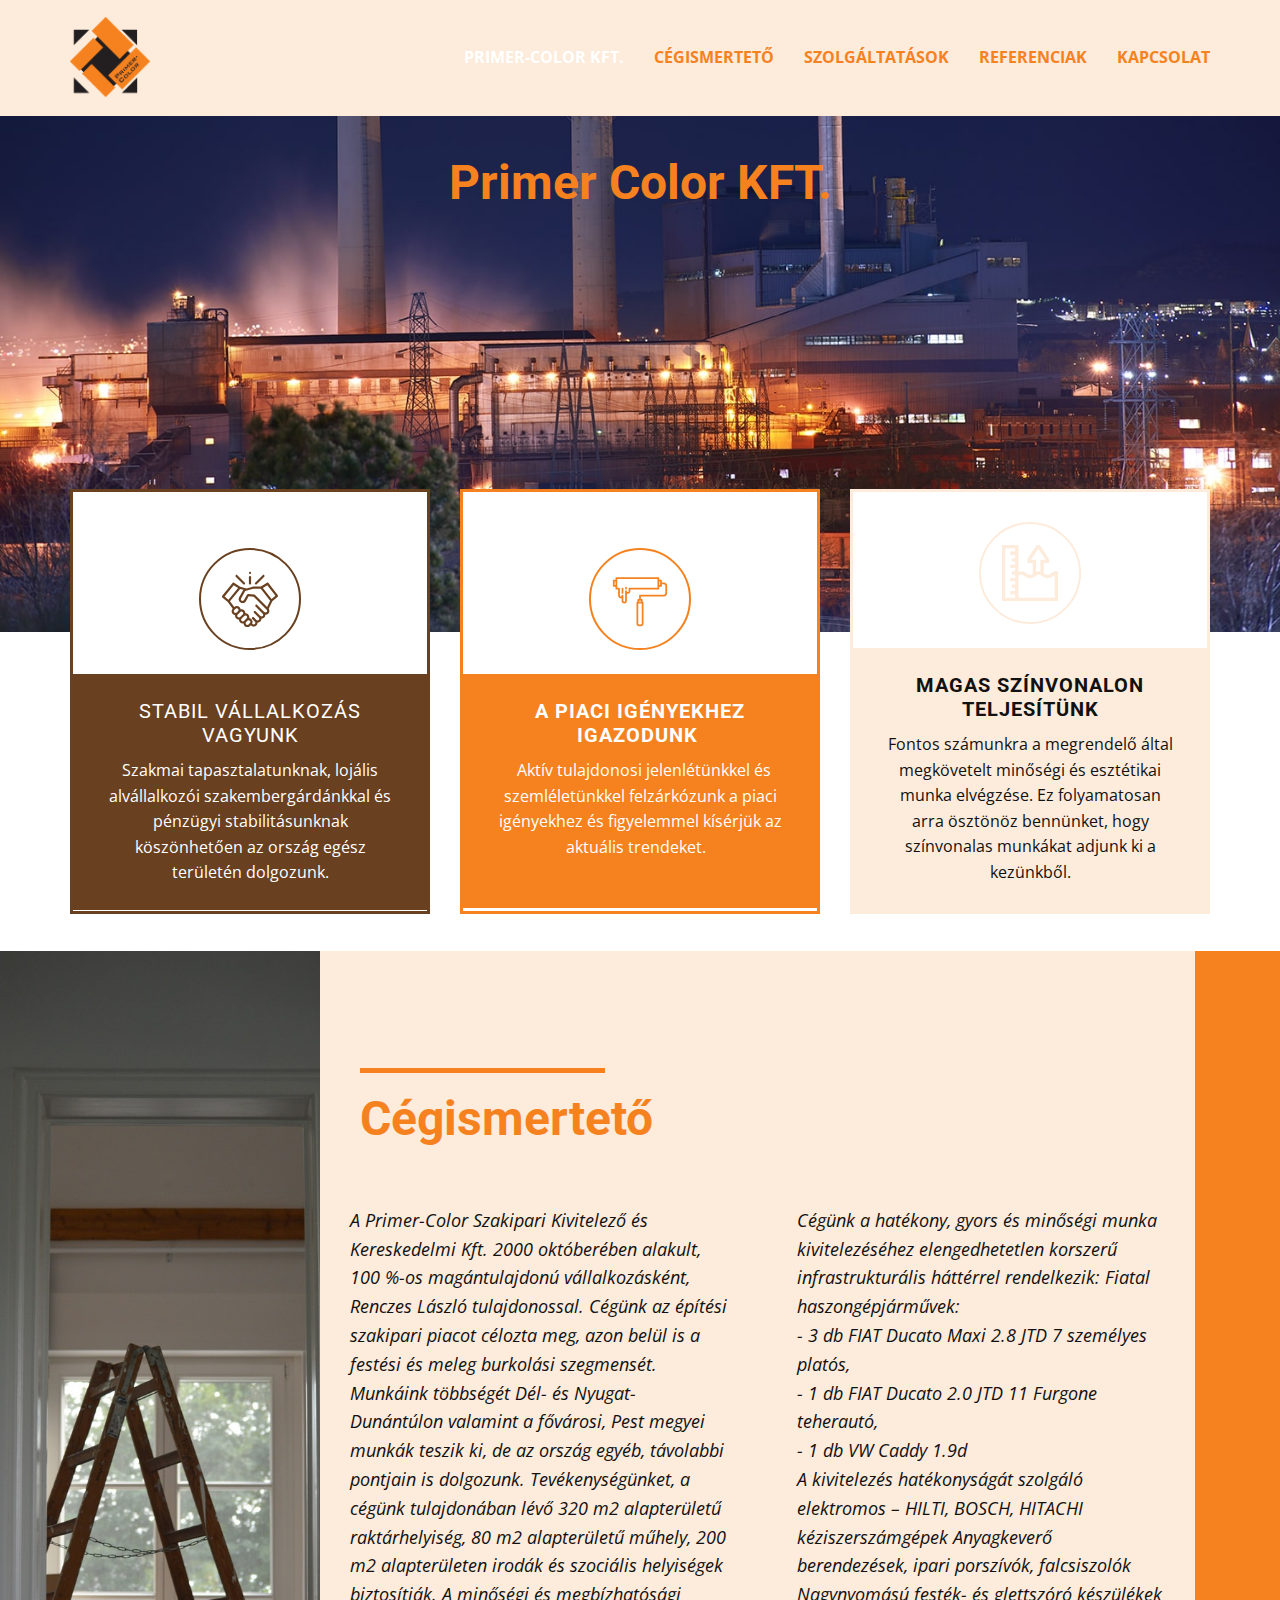
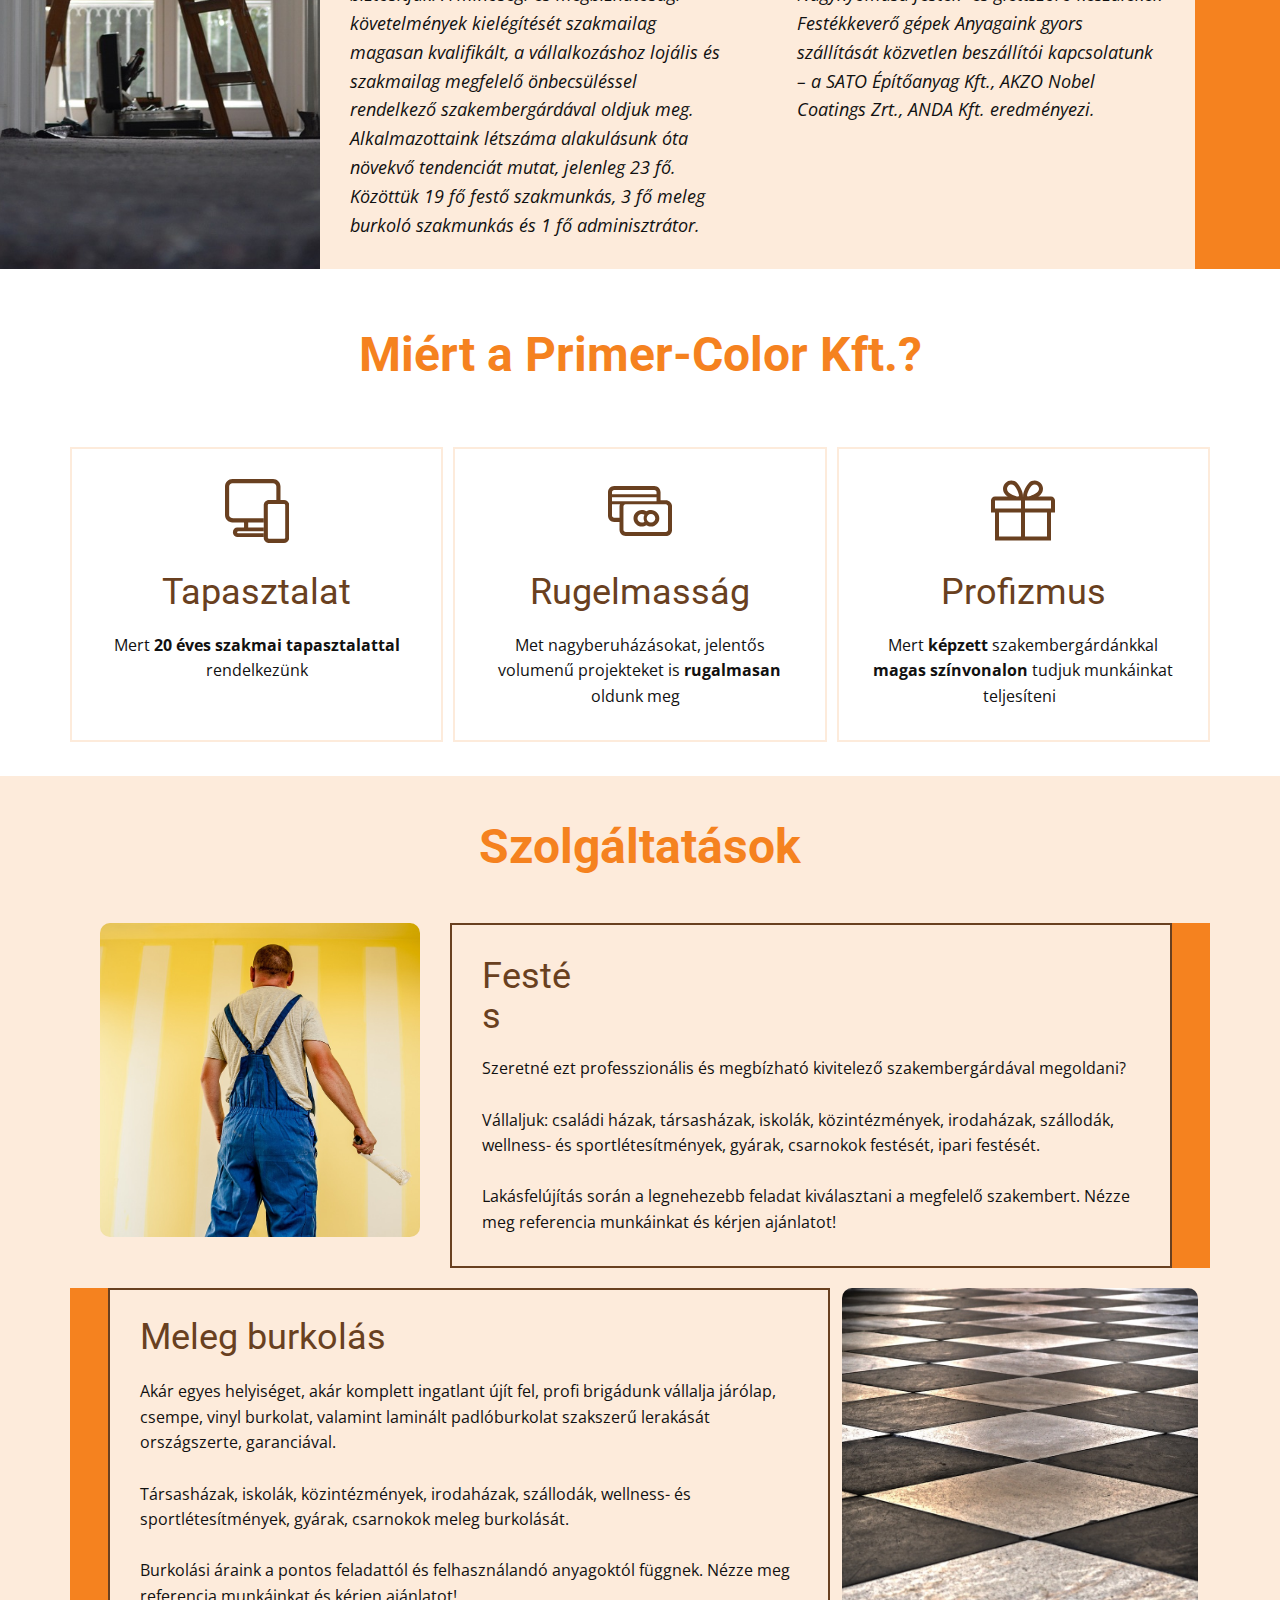
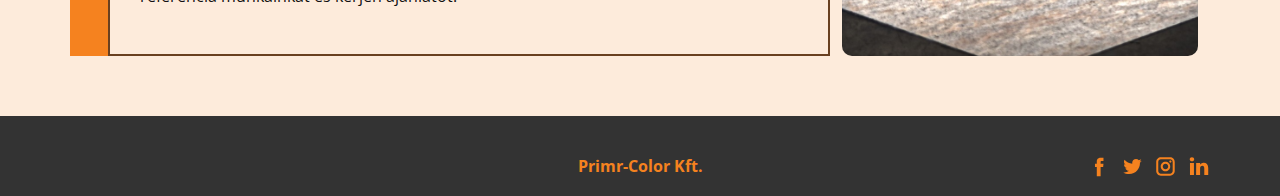
==== index.html @ 9c6f5945 "First dwnload" ====
<!DOCTYPE html>
<html style="font-size: 16px;">
  <head>
    <meta name="viewport" content="width=device-width, initial-scale=1.0">
    <meta charset="utf-8">
    <meta name="keywords" content="Primer Color KFT., Cégismertető">
    <meta name="description" content="">
    <meta name="page_type" content="np-template-header-footer-from-plugin">
    <title>Index</title>
    <link rel="stylesheet" href="nicepage.css" media="screen">
<link rel="stylesheet" href="Index.css" media="screen">
    <script class="u-script" type="text/javascript" src="jquery.js" defer=""></script>
    <script class="u-script" type="text/javascript" src="nicepage.js" defer=""></script>
    <meta name="generator" content="Nicepage 3.3.7, nicepage.com">
    <link id="u-theme-google-font" rel="stylesheet" href="https://fonts.googleapis.com/css?family=Roboto:100,100i,300,300i,400,400i,500,500i,700,700i,900,900i|Open+Sans:300,300i,400,400i,600,600i,700,700i,800,800i">
    
    
    
    
    
    <script type="application/ld+json">{
		"@context": "http://schema.org",
		"@type": "Organization",
		"name": "Primer Color Kft",
		"url": "index.html",
		"logo": "images/logo-2.png",
		"sameAs": []
}</script>
    <meta property="og:title" content="Index">
    <meta property="og:type" content="website">
    <meta name="theme-color" content="#478ac9">
    <link rel="canonical" href="index.html">
    <meta property="og:url" content="index.html">
  </head>
  <body data-home-page="Index.html" data-home-page-title="Index" class="u-body"><header class="u-clearfix u-custom-color-2 u-header u-sticky u-header" id="sec-2ebc"><div class="u-clearfix u-sheet u-sheet-1">
        <a href="index.html" class="u-image u-logo u-image-1" data-image-width="1364" data-image-height="1364" title="Föoldal">
          <img src="images/logo-2.png" class="u-logo-image u-logo-image-1" data-image-width="80">
        </a>
        <nav class="u-menu u-menu-dropdown u-offcanvas u-menu-1">
          <div class="menu-collapse" style="font-size: 1rem; letter-spacing: 0px; font-weight: 700; text-transform: uppercase;">
            <a class="u-border-2 u-border-hover-custom-color-4 u-border-no-left u-border-no-right u-border-no-top u-button-style u-custom-left-right-menu-spacing u-custom-padding-bottom u-custom-top-bottom-menu-spacing u-nav-link u-text-active-white u-text-custom-color-1 u-text-hover-custom-color-4" href="#">
              <svg><use xmlns:xlink="http://www.w3.org/1999/xlink" xlink:href="#menu-hamburger"></use></svg>
              <svg version="1.1" xmlns="http://www.w3.org/2000/svg" xmlns:xlink="http://www.w3.org/1999/xlink"><defs><symbol id="menu-hamburger" viewBox="0 0 16 16" style="width: 16px; height: 16px;"><rect y="1" width="16" height="2"></rect><rect y="7" width="16" height="2"></rect><rect y="13" width="16" height="2"></rect>
</symbol>
</defs></svg>
            </a>
          </div>
          <div class="u-custom-menu u-nav-container">
            <ul class="u-nav u-spacing-30 u-unstyled u-nav-1"><li class="u-nav-item"><a class="u-border-2 u-border-hover-custom-color-4 u-border-no-left u-border-no-right u-border-no-top u-button-style u-nav-link u-text-active-white u-text-custom-color-1 u-text-hover-custom-color-4" href="Index.html#carousel_9fd9" data-page-id="872718342" style="padding: 10px 0px;">Primer-Color Kft.</a>
</li><li class="u-nav-item"><a class="u-border-2 u-border-hover-custom-color-4 u-border-no-left u-border-no-right u-border-no-top u-button-style u-nav-link u-text-active-white u-text-custom-color-1 u-text-hover-custom-color-4" href="Index.html#carousel_5ec3" data-page-id="872718342" style="padding: 10px 0px;">Cégismertető</a>
</li><li class="u-nav-item"><a class="u-border-2 u-border-hover-custom-color-4 u-border-no-left u-border-no-right u-border-no-top u-button-style u-nav-link u-text-active-white u-text-custom-color-1 u-text-hover-custom-color-4" href="Index.html#carousel_77c9" data-page-id="872718342" style="padding: 10px 0px;">Szolgáltatások</a>
</li><li class="u-nav-item"><a class="u-border-2 u-border-hover-custom-color-4 u-border-no-left u-border-no-right u-border-no-top u-button-style u-nav-link u-text-active-white u-text-custom-color-1 u-text-hover-custom-color-4" href="referenciak.html" style="padding: 10px 0px;">referenciak</a>
</li><li class="u-nav-item"><a class="u-border-2 u-border-hover-custom-color-4 u-border-no-left u-border-no-right u-border-no-top u-button-style u-nav-link u-text-active-white u-text-custom-color-1 u-text-hover-custom-color-4" href="#" style="padding: 10px 0px;">Kapcsolat</a>
</li></ul>
          </div>
          <div class="u-custom-menu u-nav-container-collapse">
            <div class="u-black u-container-style u-inner-container-layout u-opacity u-opacity-95 u-sidenav">
              <div class="u-sidenav-overflow">
                <div class="u-menu-close"></div>
                <ul class="u-align-center u-nav u-popupmenu-items u-unstyled u-nav-2"><li class="u-nav-item"><a class="u-button-style u-nav-link" href="Index.html#carousel_9fd9" data-page-id="872718342" style="padding: 10px 0px;">Primer-Color Kft.</a>
</li><li class="u-nav-item"><a class="u-button-style u-nav-link" href="Index.html#carousel_5ec3" data-page-id="872718342" style="padding: 10px 0px;">Cégismertető</a>
</li><li class="u-nav-item"><a class="u-button-style u-nav-link" href="Index.html#carousel_77c9" data-page-id="872718342" style="padding: 10px 0px;">Szolgáltatások</a>
</li><li class="u-nav-item"><a class="u-button-style u-nav-link" href="referenciak.html" style="padding: 10px 0px;">referenciak</a>
</li><li class="u-nav-item"><a class="u-button-style u-nav-link" href="#" style="padding: 10px 0px;">Kapcsolat</a>
</li></ul>
              </div>
            </div>
            <div class="u-black u-menu-overlay u-opacity u-opacity-70"></div>
          </div>
        </nav>
      </div></header>
    <section class="u-align-center u-clearfix u-section-1" id="carousel_9fd9">
      <img class="u-expand-resize u-expanded-width u-image u-image-1" src="images/-min1.jpg" data-image-width="1500" data-image-height="1001">
      <div class="u-clearfix u-gutter-30 u-layout-wrap u-layout-wrap-1">
        <div class="u-gutter-0 u-layout">
          <div class="u-layout-row">
            <div class="u-align-center u-container-style u-layout-cell u-left-cell u-size-20 u-white u-layout-cell-1">
              <div class="u-border-3 u-border-custom-color-4 u-container-layout u-container-layout-1"><span class="u-border-2 u-border-custom-color-4 u-icon u-icon-circle u-spacing-21 u-text-custom-color-4 u-icon-1"><svg class="u-svg-link" preserveAspectRatio="xMidYMin slice" viewBox="0 -3 511.99992 511" style=""><use xmlns:xlink="http://www.w3.org/1999/xlink" xlink:href="#svg-5e74"></use></svg><svg xmlns="http://www.w3.org/2000/svg" xmlns:xlink="http://www.w3.org/1999/xlink" version="1.1" xml:space="preserve" class="u-svg-content" viewBox="0 -3 511.99992 511" id="svg-5e74"><path d="m509.914062 214.859375-85.695312-111.320313c-3.171875-4.117187-8.957031-5.132812-13.34375-2.34375l-55.328125 35.1875h-72.160156c-.933594 0-1.863281.199219-2.761719.460938l-55.949219 16.105469-58.054687-15.878907-56.410156-35.875c-4.3125-2.742187-9.992188-1.8125-13.199219 2.164063l-94.785157 117.40625c-3.40625 4.21875-2.84375 10.378906 1.265626 13.914063l49.679687 42.753906 44.570313 60.0625c-13.035157 13.886718-12.78125 35.789062.78125 49.355468 6.011718 6.007813 13.65625 9.402344 21.519531 10.191407-.273438 1.78125-.414063 3.589843-.414063 5.425781 0 9.476562 3.691406 18.386719 10.390625 25.085938 6.703125 6.703124 15.613281 10.394531 25.089844 10.394531.128906 0 .253906-.007813.378906-.011719-.003906.242188-.015625.480469-.015625.722656 0 9.476563 3.691406 18.386719 10.390625 25.089844 6.703125 6.699219 15.613281 10.390625 25.089844 10.390625 1.871094 0 3.722656-.152344 5.539063-.433594.769531 7.890625 4.171874 15.570313 10.203124 21.601563 6.914063 6.917968 16 10.375 25.085938 10.375s18.171875-3.457032 25.089844-10.375l5.425781-5.425782 2.277344 1.835938c6.859375 6.644531 15.765625 9.964844 24.671875 9.964844 9.085937 0 18.171875-3.457032 25.085937-10.375 7.058594-7.058594 10.515625-16.375 10.371094-25.644532 9.265625.140626 18.585937-3.3125 25.644531-10.367187 7.050782-7.054687 10.507813-16.363281 10.371094-25.628906 9.652344.152343 18.808594-3.554688 25.640625-10.386719 7.058594-7.058594 10.515625-16.375 10.371094-25.644531 9.273437.140625 18.585937-3.3125 25.644531-10.371094 12.046875-12.046875 13.597656-30.667969 4.664062-44.414063l32.542969-68.15625 48.925781-42.101562c4.042969-3.480469 4.660157-9.511719 1.40625-13.734375zm-402.914062-91.910156 40.5625 25.792969-88.238281 107.5-35.359375-30.433594zm5.722656 227.921875 12.242188-12.242188c.371094-.371094.761718-.722656 1.160156-1.050781 2.394531-1.953125 5.292969-3.117187 8.363281-3.394531.085938-.007813.175781-.007813.261719-.011719.4375-.035156.875-.058594 1.316406-.054687 4.195313.058593 8.09375 1.773437 10.984375 4.824218 5.671875 5.996094 5.367188 15.792969-.679687 21.839844l-11.871094 11.871094c-6.003906 6.003906-15.773438 6.003906-21.777344 0-6.003906-6.007813-6.003906-15.777344 0-21.78125zm31.496094 62.484375c-2.910156-2.90625-4.511719-6.773438-4.511719-10.886719s1.601563-7.980469 4.511719-10.890625l23.738281-23.738281c4.546875-4.546875 11.695313-5.792969 17.507813-3.023438 5.992187 2.855469 9.363281 9.359375 8.484375 15.902344-.46875 3.492188-2.09375 6.78125-4.585938 9.277344l-23.363281 23.359375c-2.910156 2.910156-6.777344 4.511719-10.890625 4.511719s-7.980469-1.601563-10.890625-4.511719zm35.84375 36.191406c-2.910156-2.90625-4.511719-6.773437-4.511719-10.886719 0-4.113281 1.601563-7.980468 4.511719-10.890625l23.734375-23.738281c4.863281-4.859375 12.664063-5.90625 18.617187-2.441406 5.4375 3.164062 8.285157 9.375 7.351563 15.5625-.511719 3.402344-2.128906 6.601562-4.5625 9.035156l-23.359375 23.359375c-2.910156 2.910156-6.777344 4.511719-10.890625 4.511719s-7.980469-1.601563-10.890625-4.511719zm40.828125 31.5625c-6.003906-6.003906-6.003906-15.773437 0-21.777344l12.242187-12.242187c.371094-.371094.757813-.71875 1.15625-1.046875.011719-.007813.019532-.015625.027344-.023438 1.992188-1.617187 4.332032-2.699219 6.828125-3.171875.058594-.007812.117188-.015625.175781-.023437.429688-.078125.867188-.140625 1.304688-.179688.175781-.015625.351562-.015625.53125-.027343.359375-.019532.714844-.042969 1.078125-.039063 4.191406.058594 8.09375 1.769531 10.984375 4.824219.355469.375.6875.765625.992188 1.167968 4.617187 6.035157 3.996093 15-1.734376 20.734376l-11.808593 11.808593c-6.003907 6.003907-15.773438 6-21.777344-.003906zm187.285156-112.042969c-6.003906 6.007813-15.773437 6.003906-21.777343 0-.21875-.21875-.449219-.421875-.683594-.613281l-64.554688-65.234375c-3.902344-3.941406-10.257812-3.972656-14.199218-.070312-3.941407 3.898437-3.972657 10.253906-.074219 14.195312l65.253906 65.933594c.007813.007812.015625.015625.023437.023437 6.003907 6.003907 6.003907 15.777344 0 21.78125-2.910156 2.910157-6.777343 4.511719-10.890624 4.511719-4.117188 0-7.984376-1.601562-10.890626-4.511719l-43.652343-44.105469c-3.898438-3.941406-10.253907-3.972656-14.195313-.074218-3.941406 3.902344-3.972656 10.257812-.074218 14.199218l42.984374 43.429688c.21875.273438.453126.535156.703126.785156 6.003906 6.003906 6.003906 15.777344 0 21.78125-6.007813 6.003906-15.78125 6-21.785157-.003906l-23.824219-24.074219c-3.902343-3.941406-10.257812-3.976562-14.199218-.074219-3.941406 3.898438-3.972656 10.253907-.074219 14.195313l23.160156 23.398437c.21875.273438.453125.539063.707031.789063 6.003907 6.003906 6.003907 15.777344 0 21.78125-6.003906 6.007813-15.773437 6.003906-21.777343 0-.691407-.691406-1.503907-1.222656-2.277344-1.816406-.65625-.5-.828125-.847657-.5-1.644531.332031-.808594.828125-1.539063 1.160156-2.351563.367188-.90625.664063-1.839844.953125-2.777344 1.539063-4.960937 1.992188-10.296875 1.300782-15.445312-1.328126-9.878907-6.761719-18.792969-14.996094-24.433594-4.449219-3.042969-9.597656-5.039063-14.933594-5.789063 2.585938-11.40625-.519531-23.773437-8.597656-32.308593-6.648438-7.023438-15.628906-10.964844-25.289063-11.097657-.351562-.003906-.703125-.003906-1.058593 0 .214843-9.21875-3.136719-18.378906-9.492188-25.09375-6.652344-7.023437-15.632812-10.964843-25.289062-11.097656-2.871094-.039062-5.769532.265625-8.566407.910156-1.195312-8.316406-5.386719-16.011718-11.734375-21.515624-6.308594-5.460938-14.242187-8.492188-22.691406-8.609376-8.894531-.128906-17.632812 3.152344-24.238281 9.117188l-38.808594-52.292969 92.84375-113.109375 29.589844 8.09375-38.644531 68.191406c-4.671876 8.246094-5.851563 17.816407-3.324219 26.949219 2.527343 9.136719 8.457031 16.738281 16.703125 21.410157.515625.292968 1.035156.570312 1.5625.835937.039062.019531.078125.039063.121094.058594 1.386718.691406 2.8125 1.285156 4.257812 1.785156 6.730469 2.332031 14 2.585937 21.011719.648437 9.132812-2.527343 16.734375-8.460937 21.40625-16.703124l25.113281-44.316407 44.839844 3.179688 119.402344 119.398437c6 6.007813 6 15.777344-.003907 21.78125zm4.160157-46.019531-112.011719-112.007813c-.210938-.214843-.433594-.417968-.664063-.609374-1.613281-1.34375-3.613281-2.15625-5.722656-2.304688l-54.902344-3.894531c-3.796875-.261719-7.570312 1.757812-9.445312 5.066406l-28.234375 49.828125c-2.027344 3.578125-5.328125 6.152344-9.292969 7.25-3.960938 1.097656-8.117188.582031-11.699219-1.445312-3.578125-2.027344-6.152343-5.328126-7.25-9.292969-1.097656-3.964844-.585937-8.121094 1.445313-11.699219l37.691406-66.519531 15.273438-4.394531c.101562-.03125.199218-.070313.300781-.101563l57.003906-16.460937h68.875l85.984375 109.304687zm40.503906-73.039063-79.515625-101.136718 40.582031-25.808594 74.300781 96.511719zm0 0"></path><path d="m310.183594 117.53125c2.570312 0 5.140625-.980469 7.101562-2.941406l68.578125-68.578125c3.921875-3.921875 3.921875-10.277344 0-14.199219s-10.277343-3.921875-14.199219 0l-68.578124 68.578125c-3.921876 3.921875-3.921876 10.277344 0 14.199219 1.960937 1.960937 4.53125 2.941406 7.097656 2.941406zm0 0"></path><path d="m194.714844 114.589844c1.960937 1.960937 4.53125 2.941406 7.101562 2.941406 2.566406 0 5.136719-.980469 7.097656-2.941406 3.921876-3.921875 3.921876-10.277344 0-14.199219l-68.578124-68.578125c-3.921876-3.921875-10.277344-3.921875-14.199219 0s-3.921875 10.277344 0 14.199219zm0 0"></path><path d="m256 117.53125c5.542969 0 10.039062-4.496094 10.039062-10.039062v-56.753907c0-5.542969-4.496093-10.039062-10.039062-10.039062s-10.039062 4.496093-10.039062 10.039062v56.753907c0 5.542968 4.496093 10.039062 10.039062 10.039062zm0 0"></path><path d="m246.734375 14.351562c1.59375 3.863282 5.566406 6.398438 9.757813 6.179688 4.140624-.214844 7.777343-3.011719 9.058593-6.953125 1.285157-3.972656-.113281-8.5-3.441406-11.03125-3.394531-2.5859375-8.128906-2.730469-11.679687-.382813-3.960938 2.617188-5.496094 7.828126-3.695313 12.1875zm0 0"></path></svg></span>
                <div class="u-container-style u-custom-color-4 u-expanded-width-lg u-expanded-width-md u-expanded-width-xl u-group u-group-1">
                  <div class="u-container-layout u-valign-top u-container-layout-2">
                    <h5 class="u-align-center u-text u-text-1">stabil vállalkozás vagyunk</h5>
                    <p class="u-align-center u-text u-text-2"> Szakmai tapasztalatunknak, lojális alvállalkozói
szakembergárdánkkal és pénzügyi stabilitásunknak köszönhetően az ország egész
területén dolgozunk. </p>
                  </div>
                </div>
              </div>
            </div>
            <div class="u-container-style u-layout-cell u-size-20 u-white u-layout-cell-2">
              <div class="u-border-3 u-border-custom-color-1 u-container-layout u-container-layout-3"><span class="u-border-2 u-border-custom-color-1 u-icon u-icon-circle u-spacing-21 u-text-custom-color-1 u-icon-2"><svg class="u-svg-link" preserveAspectRatio="xMidYMin slice" viewBox="0 0 512 512" style=""><use xmlns:xlink="http://www.w3.org/1999/xlink" xlink:href="#svg-b9f0"></use></svg><svg xmlns="http://www.w3.org/2000/svg" xmlns:xlink="http://www.w3.org/1999/xlink" version="1.1" xml:space="preserve" class="u-svg-content" viewBox="0 0 512 512" id="svg-b9f0"><g><path d="M472,104H456V88a8,8,0,0,0-8-8H432V64a8,8,0,0,0-8-8H40a8,8,0,0,0-8,8V80H16a8,8,0,0,0-8,8v48a8,8,0,0,0,8,8H32v16a8,8,0,0,0,8,8H56v56a24.006,24.006,0,0,0,32,22.63V272a24,24,0,0,0,48,0V206.63A24.006,24.006,0,0,0,168,184V168H424a8,8,0,0,0,8-8V144h16a8,8,0,0,0,8-8V120h16a16.021,16.021,0,0,1,16,16v64a16.021,16.021,0,0,1-16,16H256a8,8,0,0,0-8,8v32h-8a8,8,0,0,0-8,8v16a8,8,0,0,0-8,8V480a24.032,24.032,0,0,0,24,24h16a24.032,24.032,0,0,0,24-24V288a8,8,0,0,0-8-8V264a8,8,0,0,0-8-8h-8V232H472a32.036,32.036,0,0,0,32-32V136A32.036,32.036,0,0,0,472,104ZM32,128H24V96h8Zm384,24H160a8,8,0,0,0-8,8v24a8,8,0,0,1-16,0,8,8,0,0,0-16,0v88a8,8,0,0,1-16,0V224a8,8,0,0,0-16,0,8,8,0,0,1-16,0V160a8,8,0,0,0-8-8H48V72H416Zm24-24h-8V96h8ZM248,272h16v8H248Zm24,24V480a8.011,8.011,0,0,1-8,8H248a8.011,8.011,0,0,1-8-8V296Z"></path><path d="M96,152a8,8,0,0,0-8,8v40a8,8,0,0,0,16,0V160A8,8,0,0,0,96,152Z"></path><path d="M128,144a8,8,0,0,0-8,8v8a8,8,0,0,0,16,0v-8A8,8,0,0,0,128,144Z"></path>
</g></svg></span>
                <div class="u-align-center u-container-style u-custom-color-1 u-expanded-width-lg u-expanded-width-xl u-group u-group-2">
                  <div class="u-container-layout u-container-layout-4">
                    <h5 class="u-align-center u-text u-text-3"><b>A piaci igényekhez igazodunk&nbsp;</b>
                    </h5>
                    <p class="u-align-center u-text u-text-4">&nbsp; Aktív tulajdonosi jelenlétünkkel és szemléletünkkel
felzárkózunk a piaci igényekhez és figyelemmel kísérjük az aktuális trendeket.&nbsp;&nbsp;</p>
                  </div>
                </div>
              </div>
            </div>
            <div class="u-container-style u-layout-cell u-right-cell u-size-20 u-white u-layout-cell-3">
              <div class="u-border-3 u-border-custom-color-2 u-container-layout u-valign-bottom u-container-layout-5"><span class="u-border-2 u-border-custom-color-2 u-icon u-icon-circle u-spacing-21 u-text-custom-color-2 u-icon-3"><svg class="u-svg-link" preserveAspectRatio="xMidYMin slice" viewBox="0 0 510 510" style=""><use xmlns:xlink="http://www.w3.org/1999/xlink" xlink:href="#svg-b04c"></use></svg><svg xmlns="http://www.w3.org/2000/svg" xmlns:xlink="http://www.w3.org/1999/xlink" version="1.1" xml:space="preserve" class="u-svg-content" viewBox="0 0 510 510" id="svg-b04c"><g><path d="m495 240c-25.262 0-38.63 10.694-49.372 19.287-9.226 7.38-15.892 12.713-30.631 12.713s-21.405-5.333-30.631-12.713c-1.403-1.122-2.852-2.281-4.365-3.446v-90.841h50v-34.542l-86.973-130.458h-26.056l-86.972 130.458v34.542h50v98.666c-6.791 5.015-13.393 8.334-25.006 8.334-14.738 0-21.403-5.333-30.628-12.713-10.741-8.593-24.109-19.287-49.37-19.287-10.009 0-18.145 1.682-24.996 4.244v-244.244h-150v510h510v-270zm-231.972-105 66.972-100.458 66.972 100.458h-46.972v106.409c-4.495-.894-9.464-1.409-15.007-1.409-10.007 0-18.143 1.682-24.993 4.243v-109.243zm-233.028 345v-450h90v30h-45v30h45v30h-30v30h30v30h-45v30h45v30h-30v30h30v30h-45v30h45v30h-30v30h30v30h-45v30h45v30zm450 0h-330v-201.673c6.787-5.011 13.387-8.327 24.996-8.327 14.737 0 21.403 5.333 30.628 12.713 10.741 8.593 24.108 19.287 49.37 19.287s38.629-10.694 49.37-19.287c9.226-7.38 15.891-12.713 30.629-12.713 14.74 0 21.406 5.333 30.632 12.713 10.741 8.593 24.109 19.287 49.372 19.287s38.631-10.694 49.372-19.287c5.378-4.303 9.887-7.909 15.631-10.169z"></path>
</g></svg></span>
                <div class="u-align-center u-container-style u-custom-color-2 u-expanded-width-lg u-expanded-width-md u-expanded-width-xl u-group u-group-3">
                  <div class="u-container-layout u-valign-top u-container-layout-6">
                    <h5 class="u-text u-text-5"><b>Magas színvonalon
teljesítünk</b>
                    </h5>
                    <p class="u-text u-text-6"> Fontos számunkra a megrendelő által megkövetelt minőségi és
esztétikai munka elvégzése. Ez folyamatosan arra ösztönöz bennünket, hogy
színvonalas munkákat adjunk ki a kezünkből. </p>
                  </div>
                </div>
              </div>
            </div>
          </div>
        </div>
      </div>
      <h1 class="u-text u-text-custom-color-1 u-text-default u-text-7">Primer Color KFT.</h1>
    </section>
    <section class="u-clearfix u-palette-2-light-1 u-section-2" id="carousel_5ec3">
      <div class="u-clearfix u-expanded-width u-gutter-0 u-layout-wrap u-layout-wrap-1">
        <div class="u-gutter-0 u-layout">
          <div class="u-layout-row">
            <div class="u-size-15 u-size-60-md">
              <div class="u-layout-col">
                <div class="u-align-left u-container-style u-image u-layout-cell u-right-cell u-size-60 u-image-1" data-image-width="851" data-image-height="1280">
                  <div class="u-container-layout u-container-layout-1"></div>
                </div>
              </div>
            </div>
            <div class="u-size-41 u-size-60-md">
              <div class="u-layout-col">
                <div class="u-size-30">
                  <div class="u-layout-row">
                    <div class="u-align-left u-container-style u-custom-color-2 u-layout-cell u-shape-rectangle u-size-60 u-layout-cell-2">
                      <div class="u-container-layout u-container-layout-2">
                        <div class="u-border-5 u-border-custom-color-1 u-line u-line-horizontal u-line-1"></div>
                        <h1 class="u-text u-text-custom-color-1 u-text-1">Cégismertető</h1>
                      </div>
                    </div>
                  </div>
                </div>
                <div class="u-size-30">
                  <div class="u-layout-row">
                    <div class="u-size-30">
                      <div class="u-layout-col">
                        <div class="u-align-left u-container-style u-custom-color-2 u-layout-cell u-size-60 u-layout-cell-3">
                          <div class="u-container-layout u-container-layout-3">
                            <p class="u-text u-text-2"> A Primer-Color Szakipari Kivitelező és Kereskedelmi
Kft. 2000 októberében alakult, 100 %-os magántulajdonú vállalkozásként, Renczes
László tulajdonossal. 
Cégünk az építési szakipari piacot célozta meg,
azon belül is a festési és meleg burkolási szegmensét. Munkáink többségét Dél-
és Nyugat-Dunántúlon valamint a fővárosi, Pest megyei munkák teszik ki, de az
ország egyéb, távolabbi pontjain is dolgozunk. 
Tevékenységünket, a cégünk tulajdonában lévő 320 m2
alapterületű raktárhelyiség, 80 m2 alapterületű műhely, 200 m2 alapterületen
irodák és szociális helyiségek biztosítják.
A minőségi és megbízhatósági követelmények
kielégítését szakmailag magasan kvalifikált, a vállalkozáshoz lojális és
szakmailag megfelelő önbecsüléssel rendelkező szakembergárdával oldjuk meg.
Alkalmazottaink létszáma alakulásunk óta növekvő tendenciát mutat, jelenleg 23
fő. Közöttük 19 fő festő szakmunkás, 3 fő meleg burkoló szakmunkás és 1 fő adminisztrátor. </p>
                          </div>
                        </div>
                      </div>
                    </div>
                    <div class="u-size-30">
                      <div class="u-layout-col">
                        <div class="u-align-left u-container-style u-custom-color-2 u-layout-cell u-size-60 u-layout-cell-4">
                          <div class="u-container-layout u-container-layout-4">
                            <p class="u-text u-text-3">Cégünk a hatékony, gyors és minőségi munka kivitelezéséhez
elengedhetetlen korszerű infrastrukturális háttérrel rendelkezik:
Fiatal haszongépjárművek:&nbsp;<br>- 3 db FIAT Ducato Maxi 2.8 JTD 7 személyes
platós,&nbsp;<br>- 1 db FIAT Ducato 2.0 JTD 11 Furgone teherautó,<br>- 1 db VW Caddy 1.9d&nbsp;<br>A kivitelezés hatékonyságát szolgáló elektromos – HILTI, BOSCH, HITACHI
kéziszerszámgépek
Anyagkeverő berendezések, ipari porszívók, falcsiszolók
Nagynyomású festék- és glettszóró készülékek
Festékkeverő gépek
Anyagaink gyors szállítását közvetlen beszállítói kapcsolatunk – a SATO
Építőanyag Kft., AKZO Nobel Coatings Zrt., ANDA Kft. eredményezi.&nbsp;&nbsp;
                            </p>
                          </div>
                        </div>
                      </div>
                    </div>
                  </div>
                </div>
              </div>
            </div>
            <div class="u-size-4 u-size-60-md">
              <div class="u-layout-col">
                <div class="u-container-style u-custom-color-1 u-hidden-md u-hidden-sm u-hidden-xs u-layout-cell u-left-cell u-size-60 u-layout-cell-5">
                  <div class="u-container-layout u-container-layout-5"></div>
                </div>
              </div>
            </div>
          </div>
        </div>
      </div>
    </section>
    <section class="u-clearfix u-section-3" id="sec-a77e">
      <div class="u-clearfix u-sheet u-sheet-1">
        <h1 class="u-align-center u-text u-text-1"><b>Miért a Primer-Color Kft.?</b>
        </h1>
        <div class="u-expanded-width u-list u-repeater u-list-1">
          <div class="u-align-center u-border-2 u-border-custom-color-2 u-container-style u-list-item u-repeater-item">
            <div class="u-container-layout u-similar-container u-valign-top u-container-layout-1"><span class="u-icon u-icon-circle u-text-custom-color-4 u-icon-1">
            <svg class="u-svg-link" preserveAspectRatio="xMidYMin slice" viewBox="0 0 128 128" style=""><use xmlns:xlink="http://www.w3.org/1999/xlink" xlink:href="#svg-a3cd"></use></svg>
            <svg xmlns="http://www.w3.org/2000/svg" xmlns:xlink="http://www.w3.org/1999/xlink" version="1.1" xml:space="preserve" class="u-svg-content" viewBox="0 0 128 128" id="svg-a3cd"><path d="m26.4 108.7c-1.2 0-2.2-1-2.2-2.2s1-2.2 4.7-2.2h48.7v-7.4h-31.2v-9.9h31.2v-8.4h-58.7c-7.7 0-10.6-3-10.6-6.6v-57.1c0-3.7 3-6.6 6.6-6.6h81.2c3.7 0 6.6 3 6.6 6.6v27h8.3v-27c0-8.2-6.7-14.9-14.9-14.9h-81.2c-8.2 0-14.9 6.7-14.9 14.9v57.1c0 8.2 6.7 14.9 14.9 14.9h23.2v10.1h-13.8c-4.3 0-8.5 3.7-8.5 9.5v0.2c0 4.6 3.7 9.3 8.3 9.3h53.5v-7.3h-51.2z"></path><path d="m118 41.9h-30c-5.8 0-10.5 4.7-10.5 10.6 0 0 0.1 66.3 0.1 66.4 0 4.3 5.1 9 10.4 9h30c5.6 0 10.2-4.4 10.5-10.1v-65.3c0-5.9-4.7-10.6-10.5-10.6zm2.4 75.5c-0.1 1.3-1.1 2.3-2.4 2.3h-30c-1 0-1.9-0.7-2.2-1.6l-0.2-65.6c0-1.3 1.1-2.4 2.4-2.4h30c1.3 0 2.4 1.1 2.4 2.4v64.9z"></path></svg>
          </span>
              <h2 class="u-text u-text-2">Tapasztalat</h2>
              <p class="u-text u-text-3">Mert <b>20 éves szakmai tapasztalattal </b>rendelkezünk
              </p>
            </div>
          </div>
          <div class="u-align-center u-border-2 u-border-custom-color-2 u-container-style u-list-item u-repeater-item">
            <div class="u-container-layout u-similar-container u-valign-top u-container-layout-2"><span class="u-icon u-icon-circle u-text-custom-color-4 u-icon-2">
            <svg class="u-svg-link" preserveAspectRatio="xMidYMin slice" viewBox="0 0 128 128" style=""><use xmlns:xlink="http://www.w3.org/1999/xlink" xlink:href="#svg-fd1f"></use></svg>
            <svg xmlns="http://www.w3.org/2000/svg" xmlns:xlink="http://www.w3.org/1999/xlink" version="1.1" xml:space="preserve" class="u-svg-content" viewBox="0 0 128 128" id="svg-fd1f"><path d="m92.7 22c2.4 0 4.4 2 4.4 4.5v4.2h-89.1v-4.2c0-2.5 2-4.5 4.4-4.5h80.3m4.4 14.6v7.8h-61.8-0.6-26.7v-7.8h89.1m18.5 13.7c2.4 0 4.4 2 4.4 4.5v46.7c0 2.5-2 4.5-4.4 4.5h-80.3c-2.4 0-4.4-2-4.4-4.5v-46.7c0-2.3 1.8-4.3 4.1-4.4l80.6-0.1m-91.6 0.1c-0.6 1.3-1 2.9-1 4.4v22.9h-10.6c-2.4 0-4.4-2-4.4-4.5v-22.8h18m66.7-36.4h-80.3c-6.8 0-12.4 5.6-12.4 12.5v46.8c0 6.9 5.6 12.5 12.4 12.5h10.6v15.9c0 6.9 5.6 12.5 12.4 12.5h80.3c6.8 0 12.4-5.6 12.4-12.5v-46.7c0-6.9-5.6-12.5-12.4-12.5h-10.6v-15.9c-0.1-7-5.6-12.6-12.4-12.6z"></path><path d="m67.6 69.9c2 0 3.8 0.7 5.3 1.8-1.1 2-1.7 4.3-1.7 6.8 0 2.4 0.6 4.7 1.7 6.8-1.5 1.2-3.4 1.8-5.3 1.8-4.7 0-8.6-3.9-8.6-8.6s3.8-8.6 8.6-8.6m18.4 0c4.7 0 8.6 3.9 8.6 8.6s-3.9 8.6-8.6 8.6-8.6-3.9-8.6-8.6 3.8-8.6 8.6-8.6m-18.4-8c-9.2 0-16.6 7.5-16.6 16.6 0 9.2 7.5 16.6 16.6 16.6 3.3 0 6.5-1 9.2-2.8 2.6 1.8 5.8 2.8 9.2 2.8 9.2 0 16.6-7.5 16.6-16.6 0-9.2-7.5-16.6-16.6-16.6-3.4 0-6.6 1-9.2 2.8-2.7-1.8-6-2.8-9.2-2.8z"></path></svg>
          </span>
              <h2 class="u-text u-text-4">Rugelmasság</h2>
              <p class="u-text u-text-5">Met nagyberuházásokat, jelentős volumenű
projekteket is <b>rugalmasan</b> oldunk meg&nbsp;&nbsp;
              </p>
            </div>
          </div>
          <div class="u-align-center u-border-2 u-border-custom-color-2 u-container-style u-list-item u-repeater-item">
            <div class="u-container-layout u-similar-container u-valign-top u-container-layout-3"><span class="u-icon u-icon-circle u-text-custom-color-4 u-icon-3">
            <svg class="u-svg-link" preserveAspectRatio="xMidYMin slice" viewBox="0 0 128 128" style=""><use xmlns:xlink="http://www.w3.org/1999/xlink" xlink:href="#svg-0c71"></use></svg>
            <svg xmlns="http://www.w3.org/2000/svg" xmlns:xlink="http://www.w3.org/1999/xlink" version="1.1" xml:space="preserve" class="u-svg-content" viewBox="0 0 128 128" id="svg-0c71"><path d="m40.6 11c2.3 0 4.4 0.9 6.1 2.5 5.4 5.4 10.8 19.2 8.9 21.2 0 0-0.3 0.3-1.5 0.3-5.5 0-16.1-5.7-19.5-9.2-3.4-3.4-3.4-8.9 0-12.2 1.5-1.7 3.7-2.6 6-2.6m46.8 0.1c2.2 0 4.4 0.8 6.1 2.4 3.4 3.4 3.4 8.9 0 12.2-3.4 3.5-14 9.2-19.5 9.2-1.1 0-1.5-0.3-1.5-0.3-1.9-1.9 3.5-15.7 8.9-21.2 1.6-1.5 3.8-2.3 6-2.3m32.6 32.1v16h-52v-16h52m-60 0v16h-52v-16h52m52 23.9v47.9h-44v-47.9h44m-52 0v47.9h-44v-47.9h44m-19.4-64.1c-4.4 0-8.6 1.7-11.7 4.9-6.5 6.5-6.5 17 0 23.5 1.2 1.2 2.8 2.5 4.7 3.8h-25.6c-4.4 0-8 3.6-8 8v24h8v55.8h112v-55.9h8v-24c0-4.4-3.6-8-8-8h-25.6c1.9-1.3 3.6-2.6 4.7-3.8 6.5-6.5 6.5-17 0-23.5-3-3-7.3-4.8-11.7-4.8s-8.7 1.7-11.7 4.8c-4.6 4.6-7.8 11.7-8.9 14.5-2.2 5.4-3 9.5-2.5 12.8h-0.5c0.5-3.2-0.4-7.4-2.5-12.8-1.2-2.8-4.3-9.9-8.9-14.5-3.2-3.1-7.4-4.8-11.8-4.8z"></path></svg>
          </span>
              <h2 class="u-text u-text-6">Profizmus</h2>
              <p class="u-text u-text-7">Mert&nbsp;<b>képzett </b>szakembergárdánkkal <b>magas színvonalon</b> tudjuk munkáinkat teljesíteni&nbsp;&nbsp;
              </p>
            </div>
          </div>
        </div>
      </div>
    </section>
    <section class="u-align-center u-clearfix u-custom-color-2 u-section-4" id="carousel_77c9">
      <div class="u-clearfix u-sheet u-sheet-1">
        <h1 class="u-align-center u-text u-text-1">Szolgáltatások</h1>
        <div class="u-clearfix u-expanded-width u-layout-wrap u-layout-wrap-1">
          <div class="u-layout">
            <div class="u-layout-row">
              <div class="u-container-style u-layout-cell u-size-20 u-layout-cell-1">
                <div class="u-container-layout u-container-layout-1">
                  <img src="images/f22a90d49a047294fbb07b8ef1c4358676b9f124628d3aa49b04686c06263fc68d7898119b13dcb1a5a0f6dac3e06a52685e95154ab36ab8a0dd0b_1280.jpg" alt="" class="u-expanded-width u-image u-image-round u-radius-10 u-image-1" data-image-width="1280" data-image-height="828">
                </div>
              </div>
              <div class="u-container-style u-layout-cell u-size-38 u-layout-cell-2">
                <div class="u-border-2 u-border-custom-color-4 u-container-layout u-container-layout-2">
                  <h2 class="u-text u-text-2">Festés</h2>
                  <p class="u-text u-text-3">Szeretné ezt professzionális és megbízható kivitelező szakembergárdával
megoldani?<br>
                    <br>Vállaljuk: családi házak, társasházak, iskolák, közintézmények,
irodaházak, szállodák, wellness- és sportlétesítmények, gyárak, csarnokok
festését, ipari festését.<b></b>
                    <br>
                    <br>Lakásfelújítás
során a legnehezebb feladat kiválasztani a megfelelő szakembert. Nézze meg
referencia munkáinkat és kérjen ajánlatot!&nbsp;
                  </p>
                </div>
              </div>
              <div class="u-container-style u-custom-color-1 u-layout-cell u-size-2 u-layout-cell-3">
                <div class="u-container-layout u-container-layout-3"></div>
              </div>
            </div>
          </div>
        </div>
        <div class="u-clearfix u-expanded-width u-layout-wrap u-layout-wrap-2">
          <div class="u-layout">
            <div class="u-layout-row">
              <div class="u-container-style u-custom-color-1 u-layout-cell u-size-2 u-layout-cell-4">
                <div class="u-container-layout u-container-layout-4"></div>
              </div>
              <div class="u-container-style u-layout-cell u-size-38 u-layout-cell-5">
                <div class="u-border-2 u-border-custom-color-4 u-container-layout u-container-layout-5">
                  <h2 class="u-text u-text-4">Meleg burkolás<br>
                  </h2>
                  <p class="u-text u-text-5">Akár egyes helyiséget, akár komplett ingatlant újít fel, profi
brigádunk vállalja járólap, csempe, vinyl burkolat, valamint laminált
padlóburkolat szakszerű lerakását országszerte, garanciával.&nbsp;<br>
                    <br>Társasházak, iskolák, közintézmények, irodaházak, szállodák,
wellness- és sportlétesítmények, gyárak, csarnokok meleg burkolását. <br>
                    <br>Burkolási
áraink a pontos feladattól és felhasználandó anyagoktól függnek. Nézze meg referencia
munkáinkat és kérjen ajánlatot!
                  </p>
                </div>
              </div>
              <div class="u-container-style u-layout-cell u-size-20 u-layout-cell-6">
                <div class="u-container-layout u-container-layout-6">
                  <img src="images/e4f04600b3cbe5500d41b43127ea02760fba296d14125d684834481e72deae0248e54d90e106210ef1a9b55630e58f3f6f05085e35b2ae0c44e042_1280.jpg" alt="" class="u-absolute-hcenter u-expanded-height u-image u-image-round u-radius-10 u-image-2" data-image-width="1280" data-image-height="850">
                </div>
              </div>
            </div>
          </div>
        </div>
      </div>
    </section>
    
    
    <footer class="u-align-center-md u-align-center-sm u-align-center-xs u-clearfix u-footer u-grey-80" id="sec-86c6"><div class="u-clearfix u-sheet u-sheet-1">
        <div class="u-align-left u-social-icons u-spacing-10 u-text-custom-color-1 u-social-icons-1">
          <a class="u-social-url" target="_blank" href=""><span class="u-icon u-icon-circle u-social-facebook u-social-type-logo u-icon-1"><svg class="u-svg-link" preserveAspectRatio="xMidYMin slice" viewBox="0 0 112 112" style=""><use xmlns:xlink="http://www.w3.org/1999/xlink" xlink:href="#svg-0da1"></use></svg><svg xmlns="http://www.w3.org/2000/svg" xmlns:xlink="http://www.w3.org/1999/xlink" version="1.1" xml:space="preserve" class="u-svg-content" viewBox="0 0 112 112" x="0px" y="0px" id="svg-0da1"><path d="M75.5,28.8H65.4c-1.5,0-4,0.9-4,4.3v9.4h13.9l-1.5,15.8H61.4v45.1H42.8V58.3h-8.8V42.4h8.8V32.2 c0-7.4,3.4-18.8,18.8-18.8h13.8v15.4H75.5z"></path></svg></span>
          </a>
          <a class="u-social-url" target="_blank" href=""><span class="u-icon u-icon-circle u-social-twitter u-social-type-logo u-icon-2"><svg class="u-svg-link" preserveAspectRatio="xMidYMin slice" viewBox="0 0 112 112" style=""><use xmlns:xlink="http://www.w3.org/1999/xlink" xlink:href="#svg-3b9f"></use></svg><svg xmlns="http://www.w3.org/2000/svg" xmlns:xlink="http://www.w3.org/1999/xlink" version="1.1" xml:space="preserve" class="u-svg-content" viewBox="0 0 112 112" x="0px" y="0px" id="svg-3b9f"><path d="M92.2,38.2c0,0.8,0,1.6,0,2.3c0,24.3-18.6,52.4-52.6,52.4c-10.6,0.1-20.2-2.9-28.5-8.2 c1.4,0.2,2.9,0.2,4.4,0.2c8.7,0,16.7-2.9,23-7.9c-8.1-0.2-14.9-5.5-17.3-12.8c1.1,0.2,2.4,0.2,3.4,0.2c1.6,0,3.3-0.2,4.8-0.7 c-8.4-1.6-14.9-9.2-14.9-18c0-0.2,0-0.2,0-0.2c2.5,1.4,5.4,2.2,8.4,2.3c-5-3.3-8.3-8.9-8.3-15.4c0-3.4,1-6.5,2.5-9.2 c9.1,11.1,22.7,18.5,38,19.2c-0.2-1.4-0.4-2.8-0.4-4.3c0.1-10,8.3-18.2,18.5-18.2c5.4,0,10.1,2.2,13.5,5.7c4.3-0.8,8.1-2.3,11.7-4.5 c-1.4,4.3-4.3,7.9-8.1,10.1c3.7-0.4,7.3-1.4,10.6-2.9C98.9,32.3,95.7,35.5,92.2,38.2z"></path></svg></span>
          </a>
          <a class="u-social-url" target="_blank" href=""><span class="u-icon u-icon-circle u-social-instagram u-social-type-logo u-icon-3"><svg class="u-svg-link" preserveAspectRatio="xMidYMin slice" viewBox="0 0 112 112" style=""><use xmlns:xlink="http://www.w3.org/1999/xlink" xlink:href="#svg-f92e"></use></svg><svg xmlns="http://www.w3.org/2000/svg" xmlns:xlink="http://www.w3.org/1999/xlink" version="1.1" xml:space="preserve" class="u-svg-content" viewBox="0 0 112 112" x="0px" y="0px" id="svg-f92e"><path d="M55.9,32.9c-12.8,0-23.2,10.4-23.2,23.2s10.4,23.2,23.2,23.2s23.2-10.4,23.2-23.2S68.7,32.9,55.9,32.9z M55.9,69.4c-7.4,0-13.3-6-13.3-13.3c-0.1-7.4,6-13.3,13.3-13.3s13.3,6,13.3,13.3C69.3,63.5,63.3,69.4,55.9,69.4z"></path><path d="M79.7,26.8c-3,0-5.4,2.5-5.4,5.4s2.5,5.4,5.4,5.4c3,0,5.4-2.5,5.4-5.4S82.7,26.8,79.7,26.8z"></path><path d="M78.2,11H33.5C21,11,10.8,21.3,10.8,33.7v44.7c0,12.6,10.2,22.8,22.7,22.8h44.7c12.6,0,22.7-10.2,22.7-22.7 V33.7C100.8,21.1,90.6,11,78.2,11z M91,78.4c0,7.1-5.8,12.8-12.8,12.8H33.5c-7.1,0-12.8-5.8-12.8-12.8V33.7 c0-7.1,5.8-12.8,12.8-12.8h44.7c7.1,0,12.8,5.8,12.8,12.8V78.4z"></path></svg></span>
          </a>
          <a class="u-social-url" target="_blank" href=""><span class="u-icon u-icon-circle u-social-linkedin u-social-type-logo u-icon-4"><svg class="u-svg-link" preserveAspectRatio="xMidYMin slice" viewBox="0 0 112 112" style=""><use xmlns:xlink="http://www.w3.org/1999/xlink" xlink:href="#svg-aaca"></use></svg><svg xmlns="http://www.w3.org/2000/svg" xmlns:xlink="http://www.w3.org/1999/xlink" version="1.1" xml:space="preserve" class="u-svg-content" viewBox="0 0 112 112" x="0px" y="0px" id="svg-aaca"><path d="M33.8,96.8H14.5v-58h19.3V96.8z M24.1,30.9L24.1,30.9c-6.6,0-10.8-4.5-10.8-10.1c0-5.8,4.3-10.1,10.9-10.1 S34.9,15,35.1,20.8C35.1,26.4,30.8,30.9,24.1,30.9z M103.3,96.8H84.1v-31c0-7.8-2.7-13.1-9.8-13.1c-5.3,0-8.5,3.6-9.9,7.1 c-0.6,1.3-0.6,3-0.6,4.8V97H44.5c0,0,0.3-52.6,0-58h19.3v8.2c2.6-3.9,7.2-9.6,17.4-9.6c12.7,0,22.2,8.4,22.2,26.1V96.8z"></path></svg></span>
          </a>
        </div>
        <p class="u-align-center-lg u-align-center-md u-align-center-xl u-text u-text-custom-color-1 u-text-1">Primr-Color Kft.</p>
      </div></footer>
  </body>
</html>
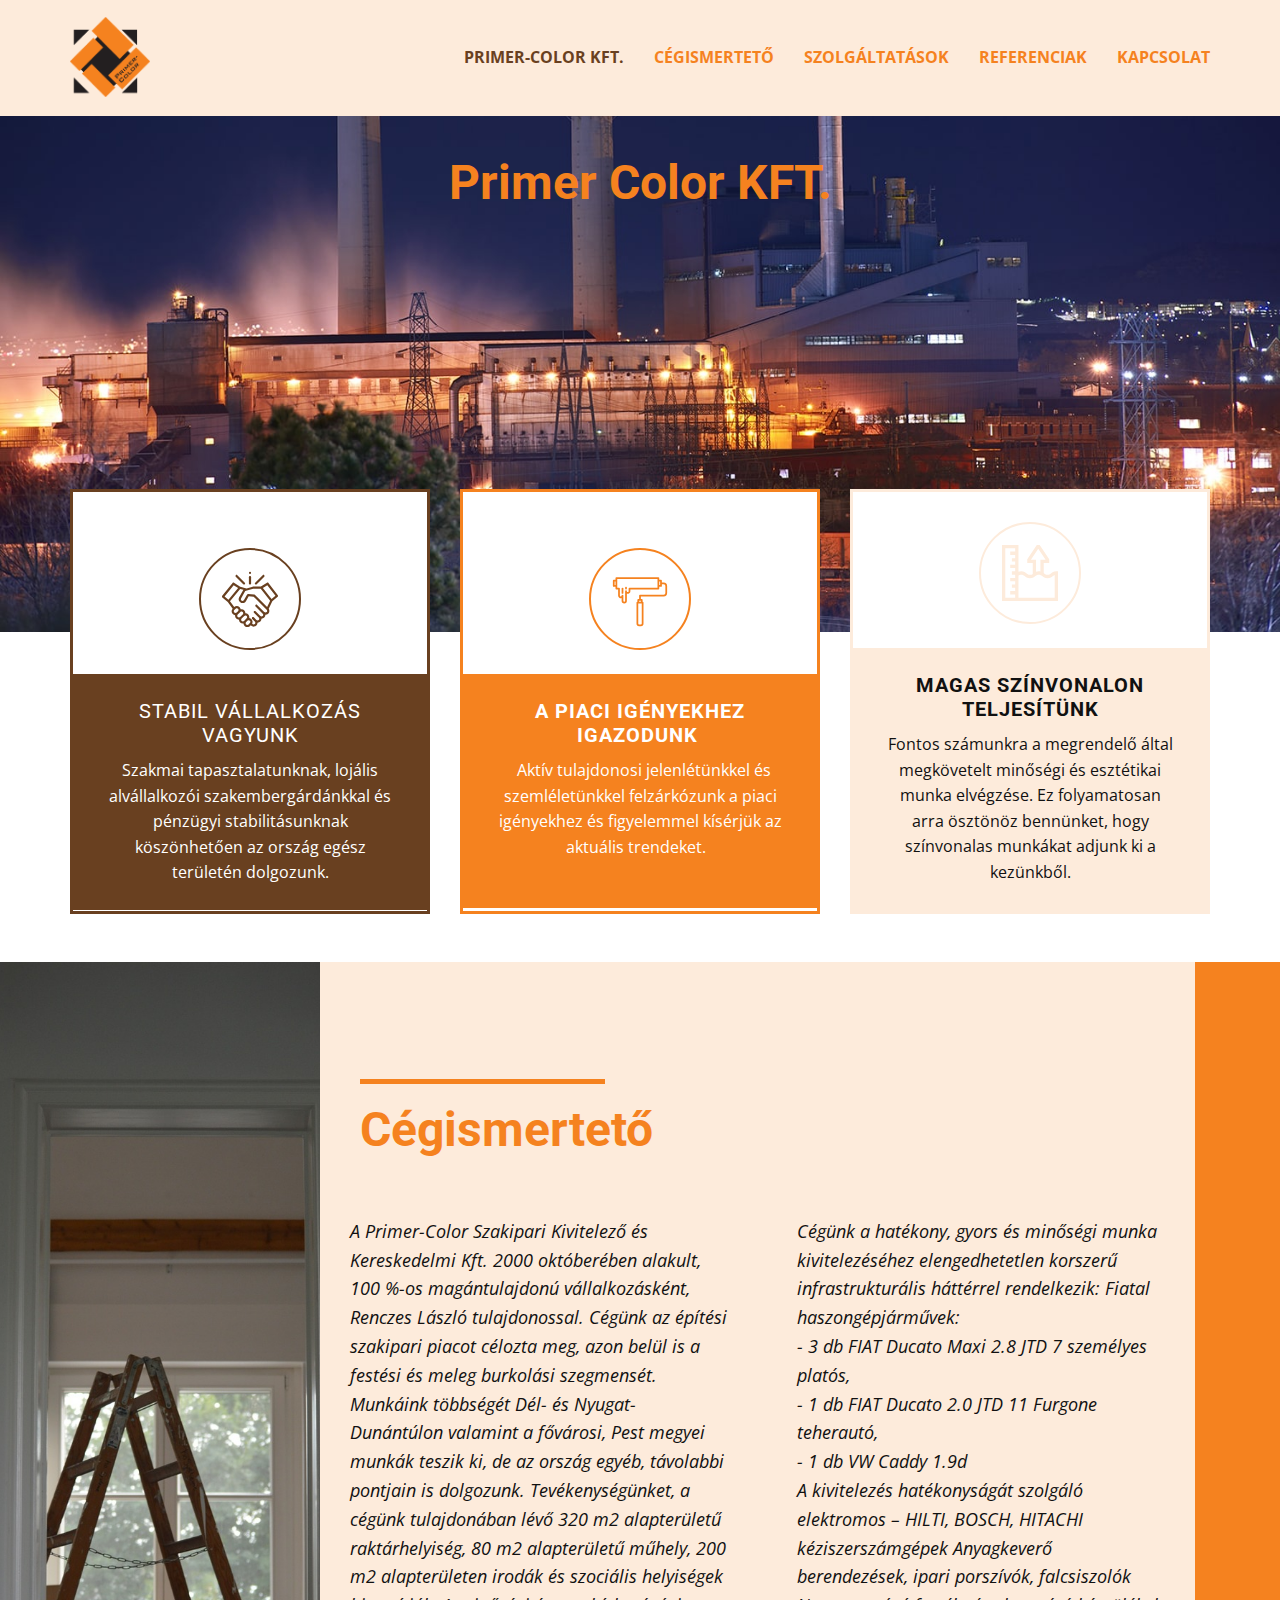
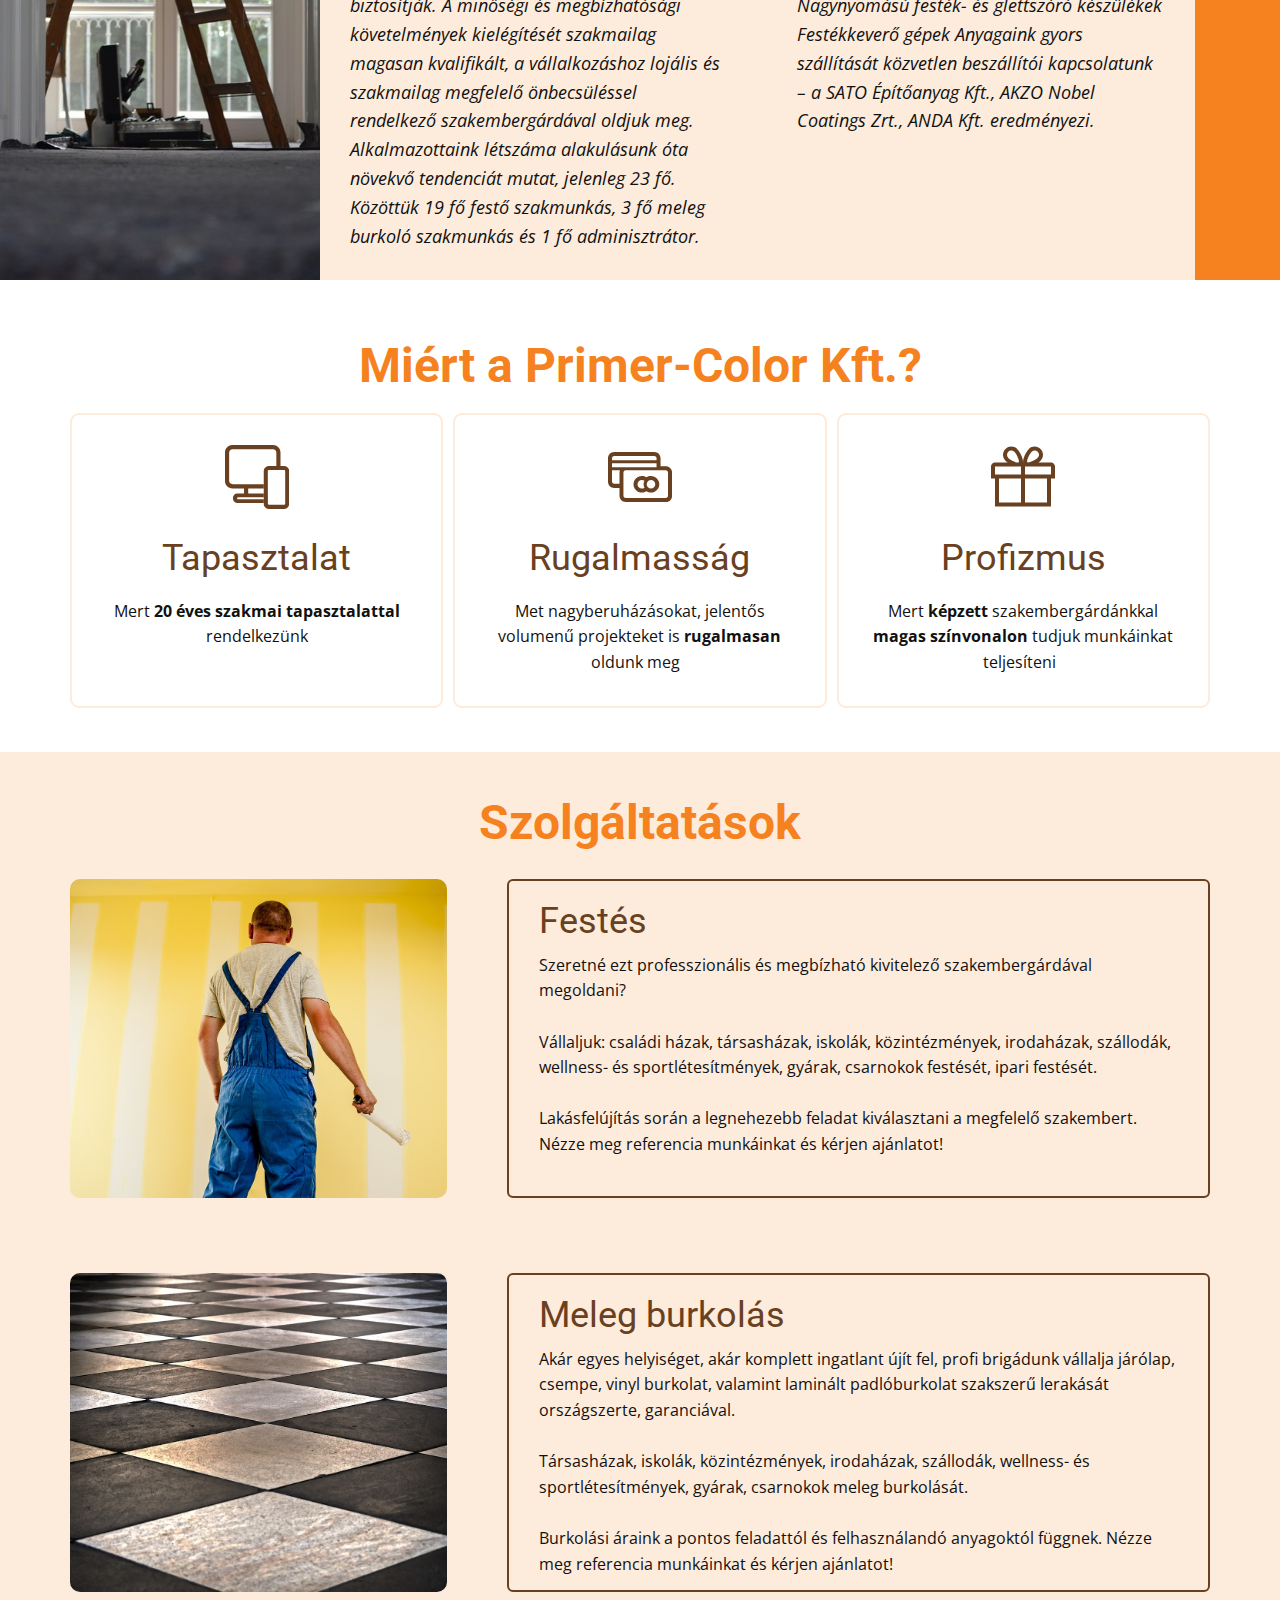
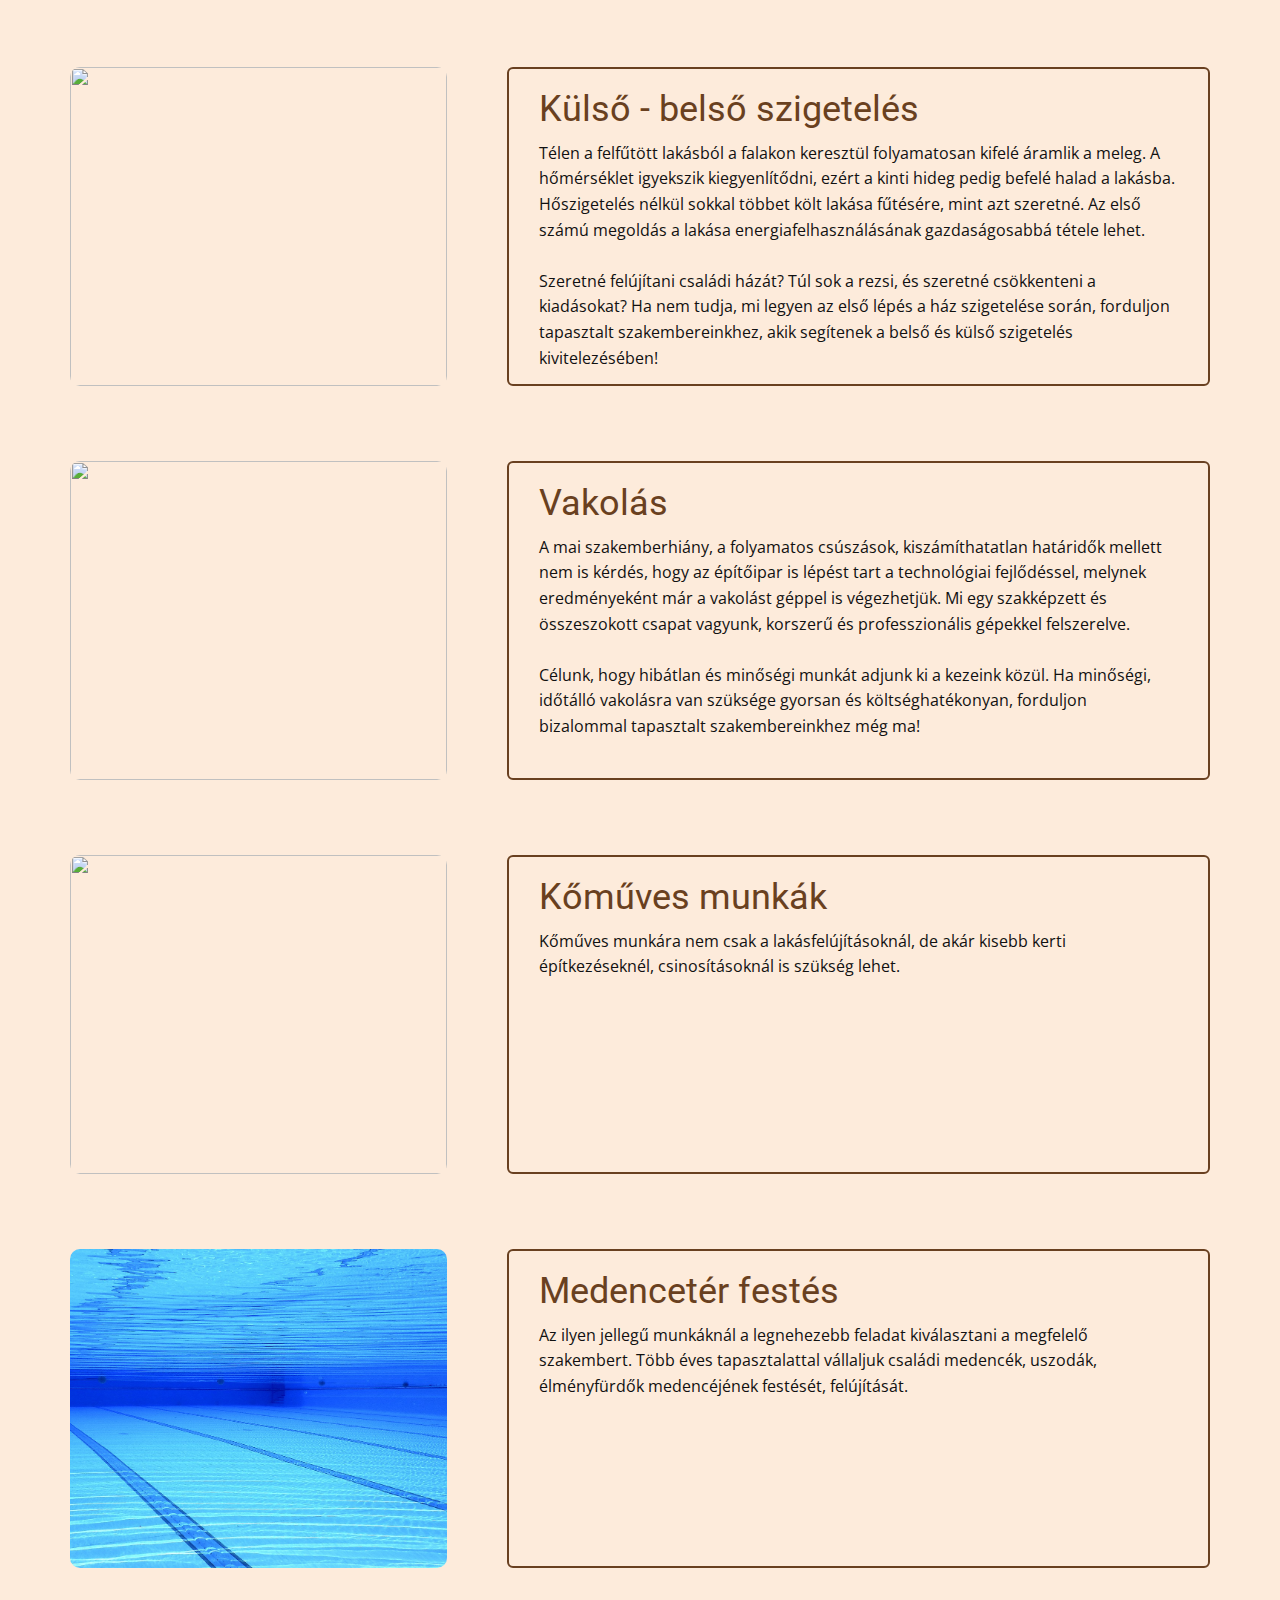
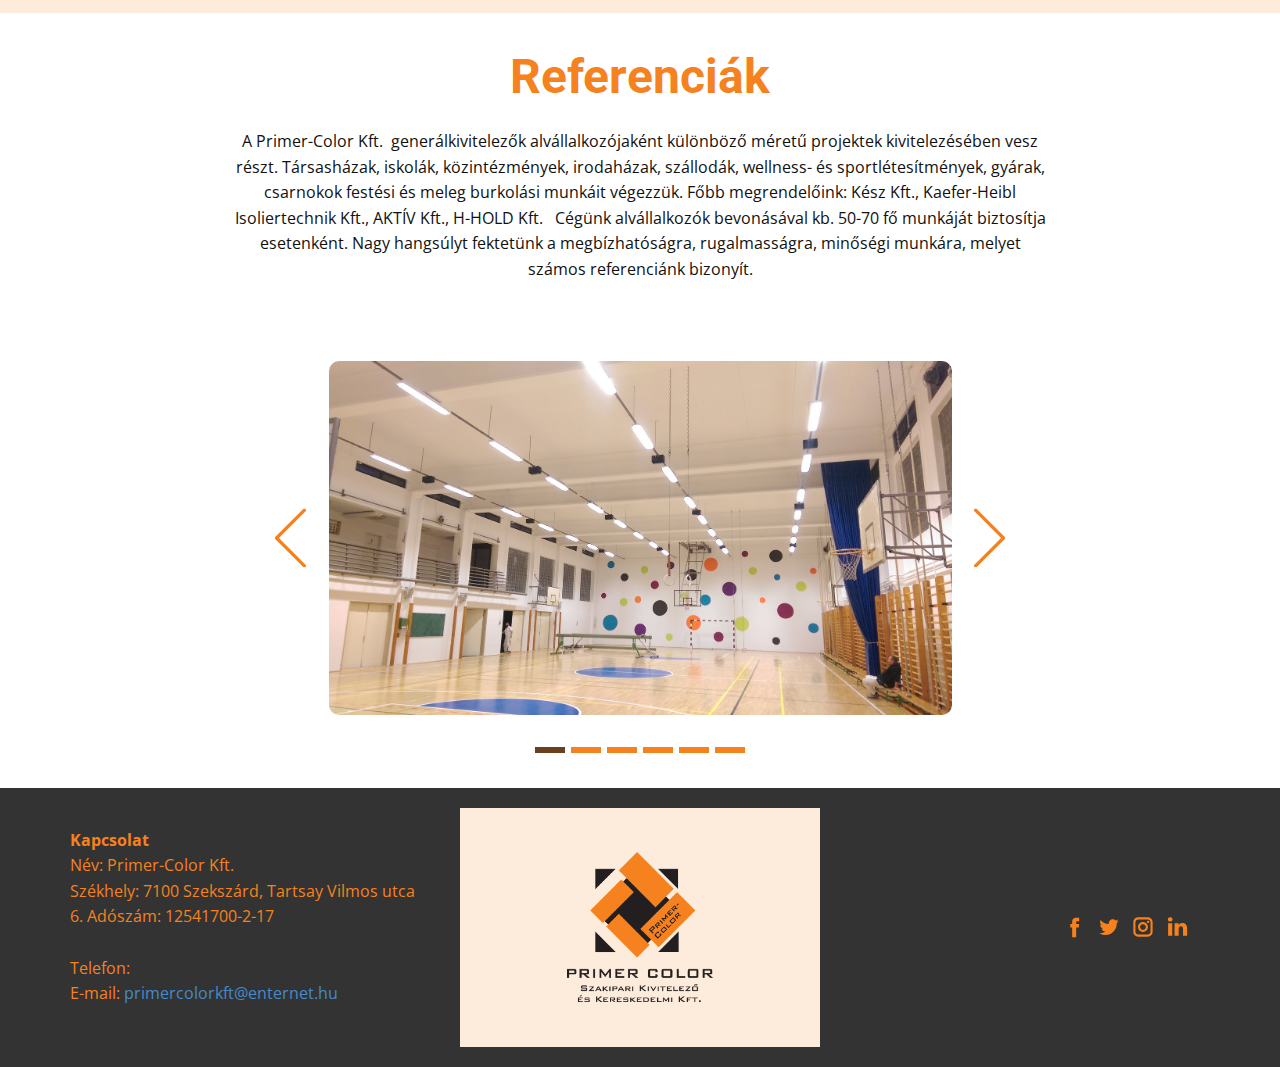
==== commit 17f7df16: "Ver 1.0" ====
--- a/index.html
+++ b/index.html
@@ -11,8 +11,15 @@
 <link rel="stylesheet" href="Index.css" media="screen">
     <script class="u-script" type="text/javascript" src="jquery.js" defer=""></script>
     <script class="u-script" type="text/javascript" src="nicepage.js" defer=""></script>
-    <meta name="generator" content="Nicepage 3.3.7, nicepage.com">
+    <meta name="generator" content="Nicepage 3.5.1, nicepage.com">
+    
+    
+    
+    
+    
+    
     <link id="u-theme-google-font" rel="stylesheet" href="https://fonts.googleapis.com/css?family=Roboto:100,100i,300,300i,400,400i,500,500i,700,700i,900,900i|Open+Sans:300,300i,400,400i,600,600i,700,700i,800,800i">
+    
     
     
     
@@ -32,13 +39,13 @@
     <link rel="canonical" href="index.html">
     <meta property="og:url" content="index.html">
   </head>
-  <body data-home-page="Index.html" data-home-page-title="Index" class="u-body"><header class="u-clearfix u-custom-color-2 u-header u-sticky u-header" id="sec-2ebc"><div class="u-clearfix u-sheet u-sheet-1">
+  <body class="u-body"><header class="u-clearfix u-custom-color-2 u-header u-sticky u-header" id="sec-2ebc"><div class="u-clearfix u-sheet u-valign-middle-xs u-sheet-1">
         <a href="index.html" class="u-image u-logo u-image-1" data-image-width="1364" data-image-height="1364" title="Föoldal">
           <img src="images/logo-2.png" class="u-logo-image u-logo-image-1" data-image-width="80">
         </a>
-        <nav class="u-menu u-menu-dropdown u-offcanvas u-menu-1">
+        <nav class="u-menu u-menu-dropdown u-offcanvas u-menu-1" data-responsive-from="MD">
           <div class="menu-collapse" style="font-size: 1rem; letter-spacing: 0px; font-weight: 700; text-transform: uppercase;">
-            <a class="u-border-2 u-border-hover-custom-color-4 u-border-no-left u-border-no-right u-border-no-top u-button-style u-custom-left-right-menu-spacing u-custom-padding-bottom u-custom-top-bottom-menu-spacing u-nav-link u-text-active-white u-text-custom-color-1 u-text-hover-custom-color-4" href="#">
+            <a class="u-border-2 u-border-hover-custom-color-4 u-border-no-left u-border-no-right u-border-no-top u-button-style u-custom-left-right-menu-spacing u-custom-padding-bottom u-custom-text-active-color u-custom-top-bottom-menu-spacing u-nav-link u-text-active-custom-color-1 u-text-custom-color-1 u-text-hover-custom-color-4" href="#" style="font-size: calc(1em + 28px); padding: 14px 8px;">
               <svg><use xmlns:xlink="http://www.w3.org/1999/xlink" xlink:href="#menu-hamburger"></use></svg>
               <svg version="1.1" xmlns="http://www.w3.org/2000/svg" xmlns:xlink="http://www.w3.org/1999/xlink"><defs><symbol id="menu-hamburger" viewBox="0 0 16 16" style="width: 16px; height: 16px;"><rect y="1" width="16" height="2"></rect><rect y="7" width="16" height="2"></rect><rect y="13" width="16" height="2"></rect>
 </symbol>
@@ -46,11 +53,11 @@
             </a>
           </div>
           <div class="u-custom-menu u-nav-container">
-            <ul class="u-nav u-spacing-30 u-unstyled u-nav-1"><li class="u-nav-item"><a class="u-border-2 u-border-hover-custom-color-4 u-border-no-left u-border-no-right u-border-no-top u-button-style u-nav-link u-text-active-white u-text-custom-color-1 u-text-hover-custom-color-4" href="Index.html#carousel_9fd9" data-page-id="872718342" style="padding: 10px 0px;">Primer-Color Kft.</a>
-</li><li class="u-nav-item"><a class="u-border-2 u-border-hover-custom-color-4 u-border-no-left u-border-no-right u-border-no-top u-button-style u-nav-link u-text-active-white u-text-custom-color-1 u-text-hover-custom-color-4" href="Index.html#carousel_5ec3" data-page-id="872718342" style="padding: 10px 0px;">Cégismertető</a>
-</li><li class="u-nav-item"><a class="u-border-2 u-border-hover-custom-color-4 u-border-no-left u-border-no-right u-border-no-top u-button-style u-nav-link u-text-active-white u-text-custom-color-1 u-text-hover-custom-color-4" href="Index.html#carousel_77c9" data-page-id="872718342" style="padding: 10px 0px;">Szolgáltatások</a>
-</li><li class="u-nav-item"><a class="u-border-2 u-border-hover-custom-color-4 u-border-no-left u-border-no-right u-border-no-top u-button-style u-nav-link u-text-active-white u-text-custom-color-1 u-text-hover-custom-color-4" href="referenciak.html" style="padding: 10px 0px;">referenciak</a>
-</li><li class="u-nav-item"><a class="u-border-2 u-border-hover-custom-color-4 u-border-no-left u-border-no-right u-border-no-top u-button-style u-nav-link u-text-active-white u-text-custom-color-1 u-text-hover-custom-color-4" href="#" style="padding: 10px 0px;">Kapcsolat</a>
+            <ul class="u-nav u-spacing-30 u-unstyled u-nav-1"><li class="u-nav-item"><a class="u-border-2 u-border-hover-custom-color-4 u-border-no-left u-border-no-right u-border-no-top u-button-style u-nav-link u-text-active-custom-color-4 u-text-custom-color-1 u-text-hover-custom-color-4" href="Index.html#carousel_9fd9" data-page-id="872718342" style="padding: 10px 0px;">Primer-Color Kft.</a>
+</li><li class="u-nav-item"><a class="u-border-2 u-border-hover-custom-color-4 u-border-no-left u-border-no-right u-border-no-top u-button-style u-nav-link u-text-active-custom-color-4 u-text-custom-color-1 u-text-hover-custom-color-4" href="Index.html#sec-3e7d" data-page-id="872718342" style="padding: 10px 0px;">Cégismertető</a>
+</li><li class="u-nav-item"><a class="u-border-2 u-border-hover-custom-color-4 u-border-no-left u-border-no-right u-border-no-top u-button-style u-nav-link u-text-active-custom-color-4 u-text-custom-color-1 u-text-hover-custom-color-4" href="Index.html#sec-ffd3" data-page-id="872718342" style="padding: 10px 0px;">Szolgáltatások</a>
+</li><li class="u-nav-item"><a class="u-border-2 u-border-hover-custom-color-4 u-border-no-left u-border-no-right u-border-no-top u-button-style u-nav-link u-text-active-custom-color-4 u-text-custom-color-1 u-text-hover-custom-color-4" href="referenciak.html" style="padding: 10px 0px;">referenciak</a>
+</li><li class="u-nav-item"><a class="u-border-2 u-border-hover-custom-color-4 u-border-no-left u-border-no-right u-border-no-top u-button-style u-nav-link u-text-active-custom-color-4 u-text-custom-color-1 u-text-hover-custom-color-4" href="kapcsolat.html" style="padding: 10px 0px;">Kapcsolat</a>
 </li></ul>
           </div>
           <div class="u-custom-menu u-nav-container-collapse">
@@ -58,10 +65,10 @@
               <div class="u-sidenav-overflow">
                 <div class="u-menu-close"></div>
                 <ul class="u-align-center u-nav u-popupmenu-items u-unstyled u-nav-2"><li class="u-nav-item"><a class="u-button-style u-nav-link" href="Index.html#carousel_9fd9" data-page-id="872718342" style="padding: 10px 0px;">Primer-Color Kft.</a>
-</li><li class="u-nav-item"><a class="u-button-style u-nav-link" href="Index.html#carousel_5ec3" data-page-id="872718342" style="padding: 10px 0px;">Cégismertető</a>
-</li><li class="u-nav-item"><a class="u-button-style u-nav-link" href="Index.html#carousel_77c9" data-page-id="872718342" style="padding: 10px 0px;">Szolgáltatások</a>
+</li><li class="u-nav-item"><a class="u-button-style u-nav-link" href="Index.html#sec-3e7d" data-page-id="872718342" style="padding: 10px 0px;">Cégismertető</a>
+</li><li class="u-nav-item"><a class="u-button-style u-nav-link" href="Index.html#sec-ffd3" data-page-id="872718342" style="padding: 10px 0px;">Szolgáltatások</a>
 </li><li class="u-nav-item"><a class="u-button-style u-nav-link" href="referenciak.html" style="padding: 10px 0px;">referenciak</a>
-</li><li class="u-nav-item"><a class="u-button-style u-nav-link" href="#" style="padding: 10px 0px;">Kapcsolat</a>
+</li><li class="u-nav-item"><a class="u-button-style u-nav-link" href="kapcsolat.html" style="padding: 10px 0px;">Kapcsolat</a>
 </li></ul>
               </div>
             </div>
@@ -70,14 +77,14 @@
         </nav>
       </div></header>
     <section class="u-align-center u-clearfix u-section-1" id="carousel_9fd9">
-      <img class="u-expand-resize u-expanded-width u-image u-image-1" src="images/-min1.jpg" data-image-width="1500" data-image-height="1001">
+      <img class="u-expanded-width u-image u-image-1" src="images/-min1.jpg" data-image-width="1500" data-image-height="1001">
       <div class="u-clearfix u-gutter-30 u-layout-wrap u-layout-wrap-1">
         <div class="u-gutter-0 u-layout">
           <div class="u-layout-row">
             <div class="u-align-center u-container-style u-layout-cell u-left-cell u-size-20 u-white u-layout-cell-1">
               <div class="u-border-3 u-border-custom-color-4 u-container-layout u-container-layout-1"><span class="u-border-2 u-border-custom-color-4 u-icon u-icon-circle u-spacing-21 u-text-custom-color-4 u-icon-1"><svg class="u-svg-link" preserveAspectRatio="xMidYMin slice" viewBox="0 -3 511.99992 511" style=""><use xmlns:xlink="http://www.w3.org/1999/xlink" xlink:href="#svg-5e74"></use></svg><svg xmlns="http://www.w3.org/2000/svg" xmlns:xlink="http://www.w3.org/1999/xlink" version="1.1" xml:space="preserve" class="u-svg-content" viewBox="0 -3 511.99992 511" id="svg-5e74"><path d="m509.914062 214.859375-85.695312-111.320313c-3.171875-4.117187-8.957031-5.132812-13.34375-2.34375l-55.328125 35.1875h-72.160156c-.933594 0-1.863281.199219-2.761719.460938l-55.949219 16.105469-58.054687-15.878907-56.410156-35.875c-4.3125-2.742187-9.992188-1.8125-13.199219 2.164063l-94.785157 117.40625c-3.40625 4.21875-2.84375 10.378906 1.265626 13.914063l49.679687 42.753906 44.570313 60.0625c-13.035157 13.886718-12.78125 35.789062.78125 49.355468 6.011718 6.007813 13.65625 9.402344 21.519531 10.191407-.273438 1.78125-.414063 3.589843-.414063 5.425781 0 9.476562 3.691406 18.386719 10.390625 25.085938 6.703125 6.703124 15.613281 10.394531 25.089844 10.394531.128906 0 .253906-.007813.378906-.011719-.003906.242188-.015625.480469-.015625.722656 0 9.476563 3.691406 18.386719 10.390625 25.089844 6.703125 6.699219 15.613281 10.390625 25.089844 10.390625 1.871094 0 3.722656-.152344 5.539063-.433594.769531 7.890625 4.171874 15.570313 10.203124 21.601563 6.914063 6.917968 16 10.375 25.085938 10.375s18.171875-3.457032 25.089844-10.375l5.425781-5.425782 2.277344 1.835938c6.859375 6.644531 15.765625 9.964844 24.671875 9.964844 9.085937 0 18.171875-3.457032 25.085937-10.375 7.058594-7.058594 10.515625-16.375 10.371094-25.644532 9.265625.140626 18.585937-3.3125 25.644531-10.367187 7.050782-7.054687 10.507813-16.363281 10.371094-25.628906 9.652344.152343 18.808594-3.554688 25.640625-10.386719 7.058594-7.058594 10.515625-16.375 10.371094-25.644531 9.273437.140625 18.585937-3.3125 25.644531-10.371094 12.046875-12.046875 13.597656-30.667969 4.664062-44.414063l32.542969-68.15625 48.925781-42.101562c4.042969-3.480469 4.660157-9.511719 1.40625-13.734375zm-402.914062-91.910156 40.5625 25.792969-88.238281 107.5-35.359375-30.433594zm5.722656 227.921875 12.242188-12.242188c.371094-.371094.761718-.722656 1.160156-1.050781 2.394531-1.953125 5.292969-3.117187 8.363281-3.394531.085938-.007813.175781-.007813.261719-.011719.4375-.035156.875-.058594 1.316406-.054687 4.195313.058593 8.09375 1.773437 10.984375 4.824218 5.671875 5.996094 5.367188 15.792969-.679687 21.839844l-11.871094 11.871094c-6.003906 6.003906-15.773438 6.003906-21.777344 0-6.003906-6.007813-6.003906-15.777344 0-21.78125zm31.496094 62.484375c-2.910156-2.90625-4.511719-6.773438-4.511719-10.886719s1.601563-7.980469 4.511719-10.890625l23.738281-23.738281c4.546875-4.546875 11.695313-5.792969 17.507813-3.023438 5.992187 2.855469 9.363281 9.359375 8.484375 15.902344-.46875 3.492188-2.09375 6.78125-4.585938 9.277344l-23.363281 23.359375c-2.910156 2.910156-6.777344 4.511719-10.890625 4.511719s-7.980469-1.601563-10.890625-4.511719zm35.84375 36.191406c-2.910156-2.90625-4.511719-6.773437-4.511719-10.886719 0-4.113281 1.601563-7.980468 4.511719-10.890625l23.734375-23.738281c4.863281-4.859375 12.664063-5.90625 18.617187-2.441406 5.4375 3.164062 8.285157 9.375 7.351563 15.5625-.511719 3.402344-2.128906 6.601562-4.5625 9.035156l-23.359375 23.359375c-2.910156 2.910156-6.777344 4.511719-10.890625 4.511719s-7.980469-1.601563-10.890625-4.511719zm40.828125 31.5625c-6.003906-6.003906-6.003906-15.773437 0-21.777344l12.242187-12.242187c.371094-.371094.757813-.71875 1.15625-1.046875.011719-.007813.019532-.015625.027344-.023438 1.992188-1.617187 4.332032-2.699219 6.828125-3.171875.058594-.007812.117188-.015625.175781-.023437.429688-.078125.867188-.140625 1.304688-.179688.175781-.015625.351562-.015625.53125-.027343.359375-.019532.714844-.042969 1.078125-.039063 4.191406.058594 8.09375 1.769531 10.984375 4.824219.355469.375.6875.765625.992188 1.167968 4.617187 6.035157 3.996093 15-1.734376 20.734376l-11.808593 11.808593c-6.003907 6.003907-15.773438 6-21.777344-.003906zm187.285156-112.042969c-6.003906 6.007813-15.773437 6.003906-21.777343 0-.21875-.21875-.449219-.421875-.683594-.613281l-64.554688-65.234375c-3.902344-3.941406-10.257812-3.972656-14.199218-.070312-3.941407 3.898437-3.972657 10.253906-.074219 14.195312l65.253906 65.933594c.007813.007812.015625.015625.023437.023437 6.003907 6.003907 6.003907 15.777344 0 21.78125-2.910156 2.910157-6.777343 4.511719-10.890624 4.511719-4.117188 0-7.984376-1.601562-10.890626-4.511719l-43.652343-44.105469c-3.898438-3.941406-10.253907-3.972656-14.195313-.074218-3.941406 3.902344-3.972656 10.257812-.074218 14.199218l42.984374 43.429688c.21875.273438.453126.535156.703126.785156 6.003906 6.003906 6.003906 15.777344 0 21.78125-6.007813 6.003906-15.78125 6-21.785157-.003906l-23.824219-24.074219c-3.902343-3.941406-10.257812-3.976562-14.199218-.074219-3.941406 3.898438-3.972656 10.253907-.074219 14.195313l23.160156 23.398437c.21875.273438.453125.539063.707031.789063 6.003907 6.003906 6.003907 15.777344 0 21.78125-6.003906 6.007813-15.773437 6.003906-21.777343 0-.691407-.691406-1.503907-1.222656-2.277344-1.816406-.65625-.5-.828125-.847657-.5-1.644531.332031-.808594.828125-1.539063 1.160156-2.351563.367188-.90625.664063-1.839844.953125-2.777344 1.539063-4.960937 1.992188-10.296875 1.300782-15.445312-1.328126-9.878907-6.761719-18.792969-14.996094-24.433594-4.449219-3.042969-9.597656-5.039063-14.933594-5.789063 2.585938-11.40625-.519531-23.773437-8.597656-32.308593-6.648438-7.023438-15.628906-10.964844-25.289063-11.097657-.351562-.003906-.703125-.003906-1.058593 0 .214843-9.21875-3.136719-18.378906-9.492188-25.09375-6.652344-7.023437-15.632812-10.964843-25.289062-11.097656-2.871094-.039062-5.769532.265625-8.566407.910156-1.195312-8.316406-5.386719-16.011718-11.734375-21.515624-6.308594-5.460938-14.242187-8.492188-22.691406-8.609376-8.894531-.128906-17.632812 3.152344-24.238281 9.117188l-38.808594-52.292969 92.84375-113.109375 29.589844 8.09375-38.644531 68.191406c-4.671876 8.246094-5.851563 17.816407-3.324219 26.949219 2.527343 9.136719 8.457031 16.738281 16.703125 21.410157.515625.292968 1.035156.570312 1.5625.835937.039062.019531.078125.039063.121094.058594 1.386718.691406 2.8125 1.285156 4.257812 1.785156 6.730469 2.332031 14 2.585937 21.011719.648437 9.132812-2.527343 16.734375-8.460937 21.40625-16.703124l25.113281-44.316407 44.839844 3.179688 119.402344 119.398437c6 6.007813 6 15.777344-.003907 21.78125zm4.160157-46.019531-112.011719-112.007813c-.210938-.214843-.433594-.417968-.664063-.609374-1.613281-1.34375-3.613281-2.15625-5.722656-2.304688l-54.902344-3.894531c-3.796875-.261719-7.570312 1.757812-9.445312 5.066406l-28.234375 49.828125c-2.027344 3.578125-5.328125 6.152344-9.292969 7.25-3.960938 1.097656-8.117188.582031-11.699219-1.445312-3.578125-2.027344-6.152343-5.328126-7.25-9.292969-1.097656-3.964844-.585937-8.121094 1.445313-11.699219l37.691406-66.519531 15.273438-4.394531c.101562-.03125.199218-.070313.300781-.101563l57.003906-16.460937h68.875l85.984375 109.304687zm40.503906-73.039063-79.515625-101.136718 40.582031-25.808594 74.300781 96.511719zm0 0"></path><path d="m310.183594 117.53125c2.570312 0 5.140625-.980469 7.101562-2.941406l68.578125-68.578125c3.921875-3.921875 3.921875-10.277344 0-14.199219s-10.277343-3.921875-14.199219 0l-68.578124 68.578125c-3.921876 3.921875-3.921876 10.277344 0 14.199219 1.960937 1.960937 4.53125 2.941406 7.097656 2.941406zm0 0"></path><path d="m194.714844 114.589844c1.960937 1.960937 4.53125 2.941406 7.101562 2.941406 2.566406 0 5.136719-.980469 7.097656-2.941406 3.921876-3.921875 3.921876-10.277344 0-14.199219l-68.578124-68.578125c-3.921876-3.921875-10.277344-3.921875-14.199219 0s-3.921875 10.277344 0 14.199219zm0 0"></path><path d="m256 117.53125c5.542969 0 10.039062-4.496094 10.039062-10.039062v-56.753907c0-5.542969-4.496093-10.039062-10.039062-10.039062s-10.039062 4.496093-10.039062 10.039062v56.753907c0 5.542968 4.496093 10.039062 10.039062 10.039062zm0 0"></path><path d="m246.734375 14.351562c1.59375 3.863282 5.566406 6.398438 9.757813 6.179688 4.140624-.214844 7.777343-3.011719 9.058593-6.953125 1.285157-3.972656-.113281-8.5-3.441406-11.03125-3.394531-2.5859375-8.128906-2.730469-11.679687-.382813-3.960938 2.617188-5.496094 7.828126-3.695313 12.1875zm0 0"></path></svg></span>
                 <div class="u-container-style u-custom-color-4 u-expanded-width-lg u-expanded-width-md u-expanded-width-xl u-group u-group-1">
-                  <div class="u-container-layout u-valign-top u-container-layout-2">
+                  <div class="u-container-layout u-valign-top-lg u-valign-top-xl u-container-layout-2">
                     <h5 class="u-align-center u-text u-text-1">stabil vállalkozás vagyunk</h5>
                     <p class="u-align-center u-text u-text-2"> Szakmai tapasztalatunknak, lojális alvállalkozói
 szakembergárdánkkal és pénzügyi stabilitásunknak köszönhetően az ország egész
@@ -86,7 +93,7 @@
                 </div>
               </div>
             </div>
-            <div class="u-container-style u-layout-cell u-size-20 u-white u-layout-cell-2">
+            <div class="u-align-center u-container-style u-layout-cell u-shape-rectangle u-size-20 u-white u-layout-cell-2">
               <div class="u-border-3 u-border-custom-color-1 u-container-layout u-container-layout-3"><span class="u-border-2 u-border-custom-color-1 u-icon u-icon-circle u-spacing-21 u-text-custom-color-1 u-icon-2"><svg class="u-svg-link" preserveAspectRatio="xMidYMin slice" viewBox="0 0 512 512" style=""><use xmlns:xlink="http://www.w3.org/1999/xlink" xlink:href="#svg-b9f0"></use></svg><svg xmlns="http://www.w3.org/2000/svg" xmlns:xlink="http://www.w3.org/1999/xlink" version="1.1" xml:space="preserve" class="u-svg-content" viewBox="0 0 512 512" id="svg-b9f0"><g><path d="M472,104H456V88a8,8,0,0,0-8-8H432V64a8,8,0,0,0-8-8H40a8,8,0,0,0-8,8V80H16a8,8,0,0,0-8,8v48a8,8,0,0,0,8,8H32v16a8,8,0,0,0,8,8H56v56a24.006,24.006,0,0,0,32,22.63V272a24,24,0,0,0,48,0V206.63A24.006,24.006,0,0,0,168,184V168H424a8,8,0,0,0,8-8V144h16a8,8,0,0,0,8-8V120h16a16.021,16.021,0,0,1,16,16v64a16.021,16.021,0,0,1-16,16H256a8,8,0,0,0-8,8v32h-8a8,8,0,0,0-8,8v16a8,8,0,0,0-8,8V480a24.032,24.032,0,0,0,24,24h16a24.032,24.032,0,0,0,24-24V288a8,8,0,0,0-8-8V264a8,8,0,0,0-8-8h-8V232H472a32.036,32.036,0,0,0,32-32V136A32.036,32.036,0,0,0,472,104ZM32,128H24V96h8Zm384,24H160a8,8,0,0,0-8,8v24a8,8,0,0,1-16,0,8,8,0,0,0-16,0v88a8,8,0,0,1-16,0V224a8,8,0,0,0-16,0,8,8,0,0,1-16,0V160a8,8,0,0,0-8-8H48V72H416Zm24-24h-8V96h8ZM248,272h16v8H248Zm24,24V480a8.011,8.011,0,0,1-8,8H248a8.011,8.011,0,0,1-8-8V296Z"></path><path d="M96,152a8,8,0,0,0-8,8v40a8,8,0,0,0,16,0V160A8,8,0,0,0,96,152Z"></path><path d="M128,144a8,8,0,0,0-8,8v8a8,8,0,0,0,16,0v-8A8,8,0,0,0,128,144Z"></path>
 </g></svg></span>
                 <div class="u-align-center u-container-style u-custom-color-1 u-expanded-width-lg u-expanded-width-xl u-group u-group-2">
@@ -100,10 +107,10 @@
               </div>
             </div>
             <div class="u-container-style u-layout-cell u-right-cell u-size-20 u-white u-layout-cell-3">
-              <div class="u-border-3 u-border-custom-color-2 u-container-layout u-valign-bottom u-container-layout-5"><span class="u-border-2 u-border-custom-color-2 u-icon u-icon-circle u-spacing-21 u-text-custom-color-2 u-icon-3"><svg class="u-svg-link" preserveAspectRatio="xMidYMin slice" viewBox="0 0 510 510" style=""><use xmlns:xlink="http://www.w3.org/1999/xlink" xlink:href="#svg-b04c"></use></svg><svg xmlns="http://www.w3.org/2000/svg" xmlns:xlink="http://www.w3.org/1999/xlink" version="1.1" xml:space="preserve" class="u-svg-content" viewBox="0 0 510 510" id="svg-b04c"><g><path d="m495 240c-25.262 0-38.63 10.694-49.372 19.287-9.226 7.38-15.892 12.713-30.631 12.713s-21.405-5.333-30.631-12.713c-1.403-1.122-2.852-2.281-4.365-3.446v-90.841h50v-34.542l-86.973-130.458h-26.056l-86.972 130.458v34.542h50v98.666c-6.791 5.015-13.393 8.334-25.006 8.334-14.738 0-21.403-5.333-30.628-12.713-10.741-8.593-24.109-19.287-49.37-19.287-10.009 0-18.145 1.682-24.996 4.244v-244.244h-150v510h510v-270zm-231.972-105 66.972-100.458 66.972 100.458h-46.972v106.409c-4.495-.894-9.464-1.409-15.007-1.409-10.007 0-18.143 1.682-24.993 4.243v-109.243zm-233.028 345v-450h90v30h-45v30h45v30h-30v30h30v30h-45v30h45v30h-30v30h30v30h-45v30h45v30h-30v30h30v30h-45v30h45v30zm450 0h-330v-201.673c6.787-5.011 13.387-8.327 24.996-8.327 14.737 0 21.403 5.333 30.628 12.713 10.741 8.593 24.108 19.287 49.37 19.287s38.629-10.694 49.37-19.287c9.226-7.38 15.891-12.713 30.629-12.713 14.74 0 21.406 5.333 30.632 12.713 10.741 8.593 24.109 19.287 49.372 19.287s38.631-10.694 49.372-19.287c5.378-4.303 9.887-7.909 15.631-10.169z"></path>
+              <div class="u-border-3 u-border-custom-color-2 u-container-layout u-valign-bottom-lg u-valign-bottom-xl u-container-layout-5"><span class="u-border-2 u-border-custom-color-2 u-icon u-icon-circle u-spacing-21 u-text-custom-color-2 u-icon-3"><svg class="u-svg-link" preserveAspectRatio="xMidYMin slice" viewBox="0 0 510 510" style=""><use xmlns:xlink="http://www.w3.org/1999/xlink" xlink:href="#svg-b04c"></use></svg><svg xmlns="http://www.w3.org/2000/svg" xmlns:xlink="http://www.w3.org/1999/xlink" version="1.1" xml:space="preserve" class="u-svg-content" viewBox="0 0 510 510" id="svg-b04c"><g><path d="m495 240c-25.262 0-38.63 10.694-49.372 19.287-9.226 7.38-15.892 12.713-30.631 12.713s-21.405-5.333-30.631-12.713c-1.403-1.122-2.852-2.281-4.365-3.446v-90.841h50v-34.542l-86.973-130.458h-26.056l-86.972 130.458v34.542h50v98.666c-6.791 5.015-13.393 8.334-25.006 8.334-14.738 0-21.403-5.333-30.628-12.713-10.741-8.593-24.109-19.287-49.37-19.287-10.009 0-18.145 1.682-24.996 4.244v-244.244h-150v510h510v-270zm-231.972-105 66.972-100.458 66.972 100.458h-46.972v106.409c-4.495-.894-9.464-1.409-15.007-1.409-10.007 0-18.143 1.682-24.993 4.243v-109.243zm-233.028 345v-450h90v30h-45v30h45v30h-30v30h30v30h-45v30h45v30h-30v30h30v30h-45v30h45v30h-30v30h30v30h-45v30h45v30zm450 0h-330v-201.673c6.787-5.011 13.387-8.327 24.996-8.327 14.737 0 21.403 5.333 30.628 12.713 10.741 8.593 24.108 19.287 49.37 19.287s38.629-10.694 49.37-19.287c9.226-7.38 15.891-12.713 30.629-12.713 14.74 0 21.406 5.333 30.632 12.713 10.741 8.593 24.109 19.287 49.372 19.287s38.631-10.694 49.372-19.287c5.378-4.303 9.887-7.909 15.631-10.169z"></path>
 </g></svg></span>
                 <div class="u-align-center u-container-style u-custom-color-2 u-expanded-width-lg u-expanded-width-md u-expanded-width-xl u-group u-group-3">
-                  <div class="u-container-layout u-valign-top u-container-layout-6">
+                  <div class="u-container-layout u-valign-top-lg u-valign-top-xl u-container-layout-6">
                     <h5 class="u-text u-text-5"><b>Magas színvonalon
 teljesítünk</b>
                     </h5>
@@ -119,13 +126,13 @@
       </div>
       <h1 class="u-text u-text-custom-color-1 u-text-default u-text-7">Primer Color KFT.</h1>
     </section>
-    <section class="u-clearfix u-palette-2-light-1 u-section-2" id="carousel_5ec3">
+    <section class="u-clearfix u-valign-middle-md u-section-2" id="sec-3e7d">
       <div class="u-clearfix u-expanded-width u-gutter-0 u-layout-wrap u-layout-wrap-1">
         <div class="u-gutter-0 u-layout">
           <div class="u-layout-row">
             <div class="u-size-15 u-size-60-md">
               <div class="u-layout-col">
-                <div class="u-align-left u-container-style u-image u-layout-cell u-right-cell u-size-60 u-image-1" data-image-width="851" data-image-height="1280">
+                <div class="u-align-left u-container-style u-hidden-md u-hidden-sm u-hidden-xs u-image u-layout-cell u-right-cell u-size-60 u-image-1" data-image-width="851" data-image-height="1280">
                   <div class="u-container-layout u-container-layout-1"></div>
                 </div>
               </div>
@@ -201,13 +208,13 @@
         </div>
       </div>
     </section>
-    <section class="u-clearfix u-section-3" id="sec-a77e">
+    <section class="u-clearfix u-section-3" id="sec-adad">
       <div class="u-clearfix u-sheet u-sheet-1">
         <h1 class="u-align-center u-text u-text-1"><b>Miért a Primer-Color Kft.?</b>
         </h1>
         <div class="u-expanded-width u-list u-repeater u-list-1">
-          <div class="u-align-center u-border-2 u-border-custom-color-2 u-container-style u-list-item u-repeater-item">
-            <div class="u-container-layout u-similar-container u-valign-top u-container-layout-1"><span class="u-icon u-icon-circle u-text-custom-color-4 u-icon-1">
+          <div class="u-align-center u-border-2 u-border-custom-color-2 u-container-style u-list-item u-radius-9 u-repeater-item u-shape-round">
+            <div class="u-container-layout u-similar-container u-valign-top u-container-layout-1"><span class="u-icon u-icon-circle u-text-custom-color-4 u-icon-1" data-animation-name="rotateIn" data-animation-duration="2000" data-animation-delay="1000" data-animation-direction="">
             <svg class="u-svg-link" preserveAspectRatio="xMidYMin slice" viewBox="0 0 128 128" style=""><use xmlns:xlink="http://www.w3.org/1999/xlink" xlink:href="#svg-a3cd"></use></svg>
             <svg xmlns="http://www.w3.org/2000/svg" xmlns:xlink="http://www.w3.org/1999/xlink" version="1.1" xml:space="preserve" class="u-svg-content" viewBox="0 0 128 128" id="svg-a3cd"><path d="m26.4 108.7c-1.2 0-2.2-1-2.2-2.2s1-2.2 4.7-2.2h48.7v-7.4h-31.2v-9.9h31.2v-8.4h-58.7c-7.7 0-10.6-3-10.6-6.6v-57.1c0-3.7 3-6.6 6.6-6.6h81.2c3.7 0 6.6 3 6.6 6.6v27h8.3v-27c0-8.2-6.7-14.9-14.9-14.9h-81.2c-8.2 0-14.9 6.7-14.9 14.9v57.1c0 8.2 6.7 14.9 14.9 14.9h23.2v10.1h-13.8c-4.3 0-8.5 3.7-8.5 9.5v0.2c0 4.6 3.7 9.3 8.3 9.3h53.5v-7.3h-51.2z"></path><path d="m118 41.9h-30c-5.8 0-10.5 4.7-10.5 10.6 0 0 0.1 66.3 0.1 66.4 0 4.3 5.1 9 10.4 9h30c5.6 0 10.2-4.4 10.5-10.1v-65.3c0-5.9-4.7-10.6-10.5-10.6zm2.4 75.5c-0.1 1.3-1.1 2.3-2.4 2.3h-30c-1 0-1.9-0.7-2.2-1.6l-0.2-65.6c0-1.3 1.1-2.4 2.4-2.4h30c1.3 0 2.4 1.1 2.4 2.4v64.9z"></path></svg>
           </span>
@@ -216,19 +223,19 @@
               </p>
             </div>
           </div>
-          <div class="u-align-center u-border-2 u-border-custom-color-2 u-container-style u-list-item u-repeater-item">
-            <div class="u-container-layout u-similar-container u-valign-top u-container-layout-2"><span class="u-icon u-icon-circle u-text-custom-color-4 u-icon-2">
+          <div class="u-align-center u-border-2 u-border-custom-color-2 u-container-style u-list-item u-radius-9 u-repeater-item u-shape-round">
+            <div class="u-container-layout u-similar-container u-valign-top u-container-layout-2"><span class="u-icon u-icon-circle u-text-custom-color-4 u-icon-2" data-animation-name="rotateIn" data-animation-duration="2000" data-animation-delay="1000" data-animation-direction="">
             <svg class="u-svg-link" preserveAspectRatio="xMidYMin slice" viewBox="0 0 128 128" style=""><use xmlns:xlink="http://www.w3.org/1999/xlink" xlink:href="#svg-fd1f"></use></svg>
             <svg xmlns="http://www.w3.org/2000/svg" xmlns:xlink="http://www.w3.org/1999/xlink" version="1.1" xml:space="preserve" class="u-svg-content" viewBox="0 0 128 128" id="svg-fd1f"><path d="m92.7 22c2.4 0 4.4 2 4.4 4.5v4.2h-89.1v-4.2c0-2.5 2-4.5 4.4-4.5h80.3m4.4 14.6v7.8h-61.8-0.6-26.7v-7.8h89.1m18.5 13.7c2.4 0 4.4 2 4.4 4.5v46.7c0 2.5-2 4.5-4.4 4.5h-80.3c-2.4 0-4.4-2-4.4-4.5v-46.7c0-2.3 1.8-4.3 4.1-4.4l80.6-0.1m-91.6 0.1c-0.6 1.3-1 2.9-1 4.4v22.9h-10.6c-2.4 0-4.4-2-4.4-4.5v-22.8h18m66.7-36.4h-80.3c-6.8 0-12.4 5.6-12.4 12.5v46.8c0 6.9 5.6 12.5 12.4 12.5h10.6v15.9c0 6.9 5.6 12.5 12.4 12.5h80.3c6.8 0 12.4-5.6 12.4-12.5v-46.7c0-6.9-5.6-12.5-12.4-12.5h-10.6v-15.9c-0.1-7-5.6-12.6-12.4-12.6z"></path><path d="m67.6 69.9c2 0 3.8 0.7 5.3 1.8-1.1 2-1.7 4.3-1.7 6.8 0 2.4 0.6 4.7 1.7 6.8-1.5 1.2-3.4 1.8-5.3 1.8-4.7 0-8.6-3.9-8.6-8.6s3.8-8.6 8.6-8.6m18.4 0c4.7 0 8.6 3.9 8.6 8.6s-3.9 8.6-8.6 8.6-8.6-3.9-8.6-8.6 3.8-8.6 8.6-8.6m-18.4-8c-9.2 0-16.6 7.5-16.6 16.6 0 9.2 7.5 16.6 16.6 16.6 3.3 0 6.5-1 9.2-2.8 2.6 1.8 5.8 2.8 9.2 2.8 9.2 0 16.6-7.5 16.6-16.6 0-9.2-7.5-16.6-16.6-16.6-3.4 0-6.6 1-9.2 2.8-2.7-1.8-6-2.8-9.2-2.8z"></path></svg>
           </span>
-              <h2 class="u-text u-text-4">Rugelmasság</h2>
+              <h2 class="u-text u-text-4">Rugalmasság</h2>
               <p class="u-text u-text-5">Met nagyberuházásokat, jelentős volumenű
 projekteket is <b>rugalmasan</b> oldunk meg&nbsp;&nbsp;
               </p>
             </div>
           </div>
-          <div class="u-align-center u-border-2 u-border-custom-color-2 u-container-style u-list-item u-repeater-item">
-            <div class="u-container-layout u-similar-container u-valign-top u-container-layout-3"><span class="u-icon u-icon-circle u-text-custom-color-4 u-icon-3">
+          <div class="u-align-center u-border-2 u-border-custom-color-2 u-container-style u-list-item u-radius-9 u-repeater-item u-shape-round">
+            <div class="u-container-layout u-similar-container u-valign-top u-container-layout-3"><span class="u-icon u-icon-circle u-text-custom-color-4 u-icon-3" data-animation-name="rotateIn" data-animation-duration="2000" data-animation-delay="1000" data-animation-direction="">
             <svg class="u-svg-link" preserveAspectRatio="xMidYMin slice" viewBox="0 0 128 128" style=""><use xmlns:xlink="http://www.w3.org/1999/xlink" xlink:href="#svg-0c71"></use></svg>
             <svg xmlns="http://www.w3.org/2000/svg" xmlns:xlink="http://www.w3.org/1999/xlink" version="1.1" xml:space="preserve" class="u-svg-content" viewBox="0 0 128 128" id="svg-0c71"><path d="m40.6 11c2.3 0 4.4 0.9 6.1 2.5 5.4 5.4 10.8 19.2 8.9 21.2 0 0-0.3 0.3-1.5 0.3-5.5 0-16.1-5.7-19.5-9.2-3.4-3.4-3.4-8.9 0-12.2 1.5-1.7 3.7-2.6 6-2.6m46.8 0.1c2.2 0 4.4 0.8 6.1 2.4 3.4 3.4 3.4 8.9 0 12.2-3.4 3.5-14 9.2-19.5 9.2-1.1 0-1.5-0.3-1.5-0.3-1.9-1.9 3.5-15.7 8.9-21.2 1.6-1.5 3.8-2.3 6-2.3m32.6 32.1v16h-52v-16h52m-60 0v16h-52v-16h52m52 23.9v47.9h-44v-47.9h44m-52 0v47.9h-44v-47.9h44m-19.4-64.1c-4.4 0-8.6 1.7-11.7 4.9-6.5 6.5-6.5 17 0 23.5 1.2 1.2 2.8 2.5 4.7 3.8h-25.6c-4.4 0-8 3.6-8 8v24h8v55.8h112v-55.9h8v-24c0-4.4-3.6-8-8-8h-25.6c1.9-1.3 3.6-2.6 4.7-3.8 6.5-6.5 6.5-17 0-23.5-3-3-7.3-4.8-11.7-4.8s-8.7 1.7-11.7 4.8c-4.6 4.6-7.8 11.7-8.9 14.5-2.2 5.4-3 9.5-2.5 12.8h-0.5c0.5-3.2-0.4-7.4-2.5-12.8-1.2-2.8-4.3-9.9-8.9-14.5-3.2-3.1-7.4-4.8-11.8-4.8z"></path></svg>
           </span>
@@ -240,18 +247,18 @@
         </div>
       </div>
     </section>
-    <section class="u-align-center u-clearfix u-custom-color-2 u-section-4" id="carousel_77c9">
-      <div class="u-clearfix u-sheet u-sheet-1">
+    <section class="u-align-center u-clearfix u-custom-color-2 u-section-4" id="sec-ffd3">
+      <div class="u-clearfix u-sheet u-valign-middle u-sheet-1">
         <h1 class="u-align-center u-text u-text-1">Szolgáltatások</h1>
         <div class="u-clearfix u-expanded-width u-layout-wrap u-layout-wrap-1">
-          <div class="u-layout">
-            <div class="u-layout-row">
-              <div class="u-container-style u-layout-cell u-size-20 u-layout-cell-1">
-                <div class="u-container-layout u-container-layout-1">
-                  <img src="images/f22a90d49a047294fbb07b8ef1c4358676b9f124628d3aa49b04686c06263fc68d7898119b13dcb1a5a0f6dac3e06a52685e95154ab36ab8a0dd0b_1280.jpg" alt="" class="u-expanded-width u-image u-image-round u-radius-10 u-image-1" data-image-width="1280" data-image-height="828">
-                </div>
-              </div>
-              <div class="u-container-style u-layout-cell u-size-38 u-layout-cell-2">
+          <div class="u-gutter-0 u-layout">
+            <div class="u-layout-row">
+              <div class="u-container-style u-layout-cell u-size-23 u-layout-cell-1">
+                <div class="u-container-layout u-container-layout-1">
+                  <img src="images/f22a90d49a047294fbb07b8ef1c4358676b9f124628d3aa49b04686c06263fc68d7898119b13dcb1a5a0f6dac3e06a52685e95154ab36ab8a0dd0b_1280.jpg" alt="" class="u-expanded-height-lg u-expanded-height-md u-expanded-height-xl u-image u-image-round u-radius-10 u-image-1" data-image-width="1280" data-image-height="828">
+                </div>
+              </div>
+              <div class="u-container-style u-custom-color-2 u-layout-cell u-opacity u-opacity-85 u-radius-6 u-shape-round u-size-37 u-layout-cell-2">
                 <div class="u-border-2 u-border-custom-color-4 u-container-layout u-container-layout-2">
                   <h2 class="u-text u-text-2">Festés</h2>
                   <p class="u-text u-text-3">Szeretné ezt professzionális és megbízható kivitelező szakembergárdával
@@ -266,36 +273,116 @@
                   </p>
                 </div>
               </div>
-              <div class="u-container-style u-custom-color-1 u-layout-cell u-size-2 u-layout-cell-3">
-                <div class="u-container-layout u-container-layout-3"></div>
-              </div>
-            </div>
-          </div>
-        </div>
-        <div class="u-clearfix u-expanded-width u-layout-wrap u-layout-wrap-2">
-          <div class="u-layout">
-            <div class="u-layout-row">
-              <div class="u-container-style u-custom-color-1 u-layout-cell u-size-2 u-layout-cell-4">
-                <div class="u-container-layout u-container-layout-4"></div>
-              </div>
-              <div class="u-container-style u-layout-cell u-size-38 u-layout-cell-5">
-                <div class="u-border-2 u-border-custom-color-4 u-container-layout u-container-layout-5">
-                  <h2 class="u-text u-text-4">Meleg burkolás<br>
-                  </h2>
-                  <p class="u-text u-text-5">Akár egyes helyiséget, akár komplett ingatlant újít fel, profi
-brigádunk vállalja járólap, csempe, vinyl burkolat, valamint laminált
-padlóburkolat szakszerű lerakását országszerte, garanciával.&nbsp;<br>
-                    <br>Társasházak, iskolák, közintézmények, irodaházak, szállodák,
-wellness- és sportlétesítmények, gyárak, csarnokok meleg burkolását. <br>
-                    <br>Burkolási
-áraink a pontos feladattól és felhasználandó anyagoktól függnek. Nézze meg referencia
-munkáinkat és kérjen ajánlatot!
-                  </p>
-                </div>
-              </div>
-              <div class="u-container-style u-layout-cell u-size-20 u-layout-cell-6">
-                <div class="u-container-layout u-container-layout-6">
-                  <img src="images/e4f04600b3cbe5500d41b43127ea02760fba296d14125d684834481e72deae0248e54d90e106210ef1a9b55630e58f3f6f05085e35b2ae0c44e042_1280.jpg" alt="" class="u-absolute-hcenter u-expanded-height u-image u-image-round u-radius-10 u-image-2" data-image-width="1280" data-image-height="850">
+            </div>
+          </div>
+        </div>
+        <div class="u-clearfix u-expanded-width u-layout-wrap u-layout-wrap-1">
+          <div class="u-gutter-0 u-layout">
+            <div class="u-layout-row">
+              <div class="u-container-style u-layout-cell u-size-23 u-layout-cell-1">
+                <div class="u-container-layout u-container-layout-1">
+                  <img src="images/e4f04600b3cbe5500d41b43127ea02760fba296d14125d684834481e72deae0248e54d90e106210ef1a9b55630e58f3f6f05085e35b2ae0c44e042_1280.jpg" alt="" class="u-expanded-height-lg u-expanded-height-md u-expanded-height-xl u-image u-image-round u-radius-10 u-image-1" data-image-width="1280" data-image-height="850">
+                </div>
+              </div>
+              <div class="u-container-style u-custom-color-2 u-layout-cell u-opacity u-opacity-85 u-radius-6 u-shape-round u-size-37 u-layout-cell-2">
+                <div class="u-border-2 u-border-custom-color-4 u-container-layout u-container-layout-2">
+                  <h2 class="u-text u-text-2">Meleg burkolás</h2>
+                  <p class="u-text u-text-3">Akár egyes helyiséget, akár komplett ingatlant újít fel, profi brigádunk vállalja járólap, csempe, vinyl burkolat, valamint laminált padlóburkolat szakszerű lerakását országszerte, garanciával.&nbsp;<br>
+                    <br>Társasházak, iskolák, közintézmények, irodaházak, szállodák, wellness- és sportlétesítmények, gyárak, csarnokok meleg burkolását.&nbsp;<br>
+                    <br>Burkolási áraink a pontos feladattól és felhasználandó anyagoktól függnek. Nézze meg referencia munkáinkat és kérjen ajánlatot!
+                  </p>
+                </div>
+              </div>
+            </div>
+          </div>
+        </div>
+        <div class="u-clearfix u-expanded-width u-layout-wrap u-layout-wrap-1">
+          <div class="u-gutter-0 u-layout">
+            <div class="u-layout-row">
+              <div class="u-container-style u-layout-cell u-size-23 u-layout-cell-1">
+                <div class="u-container-layout u-container-layout-1">
+                  <img src="https://pixabay.com/get/gee0140832b9a2ca6b9189b6ee3e59af98c1f0b964f5b5d79568fad3f000aa6ec90ee62652b202bbbf03642c5e34fbb7efa98aca86ff8bdd4a10f884d9608582a_1280.jpg" alt="" class="u-expanded-height-lg u-expanded-height-md u-expanded-height-xl u-image u-image-round u-radius-10 u-image-1" data-image-width="150" data-image-height="99">
+                </div>
+              </div>
+              <div class="u-container-style u-custom-color-2 u-layout-cell u-opacity u-opacity-85 u-radius-6 u-shape-round u-size-37 u-layout-cell-2">
+                <div class="u-border-2 u-border-custom-color-4 u-container-layout u-container-layout-2">
+                  <h2 class="u-text u-text-2">Külső - belső szigetelés</h2>
+                  <p class="u-text u-text-3">Télen a felfűtött lakásból a falakon keresztül folyamatosan kifelé
+áramlik a meleg. A hőmérséklet igyekszik kiegyenlítődni, ezért a kinti hideg
+pedig befelé halad a lakásba. Hőszigetelés nélkül sokkal többet költ lakása
+fűtésére, mint azt szeretné. Az első számú megoldás a lakása
+energiafelhasználásának gazdaságosabbá tétele lehet.<br>
+                    <br>Szeretné felújítani családi házát? Túl sok a rezsi, és szeretné
+csökkenteni a kiadásokat? Ha nem tudja, mi legyen az első lépés a ház
+szigetelése során, forduljon tapasztalt szakembereinkhez, akik segítenek a
+belső és külső szigetelés kivitelezésében!
+                  </p>
+                </div>
+              </div>
+            </div>
+          </div>
+        </div>
+        <div class="u-clearfix u-expanded-width u-layout-wrap u-layout-wrap-1">
+          <div class="u-gutter-0 u-layout">
+            <div class="u-layout-row">
+              <div class="u-container-style u-layout-cell u-size-23 u-layout-cell-1">
+                <div class="u-container-layout u-container-layout-1">
+                  <img src="https://pixabay.com/get/g6352993e2a824ac8ff561b64a38c3bbebef8a7bf82e19ccca19c8afa7a7e13e09f5be03de5dbbdc46853427da7f54717a047bb137c76987b3d914710d97db18a_1280.jpg" alt="" class="u-expanded-height-lg u-expanded-height-md u-expanded-height-xl u-image u-image-round u-radius-10 u-image-1" data-image-width="1280" data-image-height="854">
+                </div>
+              </div>
+              <div class="u-container-style u-custom-color-2 u-layout-cell u-opacity u-opacity-85 u-radius-6 u-shape-round u-size-37 u-layout-cell-2">
+                <div class="u-border-2 u-border-custom-color-4 u-container-layout u-container-layout-2">
+                  <h2 class="u-text u-text-2">Vakolás</h2>
+                  <p class="u-text u-text-3">A mai szakemberhiány, a folyamatos csúszások, kiszámíthatatlan
+határidők mellett nem is kérdés, hogy az építőipar is lépést tart a
+technológiai fejlődéssel, melynek eredményeként már a vakolást géppel is
+végezhetjük. Mi egy szakképzett és összeszokott csapat vagyunk, korszerű és
+professzionális gépekkel felszerelve.<br>
+                    <br>Célunk, hogy hibátlan és minőségi munkát adjunk ki a kezeink
+közül. Ha minőségi, időtálló vakolásra van szüksége gyorsan és
+költséghatékonyan, forduljon bizalommal tapasztalt szakembereinkhez még ma!
+                  </p>
+                </div>
+              </div>
+            </div>
+          </div>
+        </div>
+        <div class="u-clearfix u-expanded-width u-layout-wrap u-layout-wrap-1">
+          <div class="u-gutter-0 u-layout">
+            <div class="u-layout-row">
+              <div class="u-container-style u-layout-cell u-size-23 u-layout-cell-1">
+                <div class="u-container-layout u-container-layout-1">
+                  <img src="https://pixabay.com/get/gb8668b73008396400c3a7ec740e5f82e0e9ec90d8d73ee56a4ae62b2df2e3c95b51b793cafd8c5cbf836421341cff5e01b57097b35c29e9f4452f55d80cb5a7a_1280.jpg" alt="" class="u-expanded-height-lg u-expanded-height-md u-expanded-height-xl u-image u-image-round u-radius-10 u-image-1" data-image-width="850" data-image-height="1280">
+                </div>
+              </div>
+              <div class="u-container-style u-custom-color-2 u-layout-cell u-opacity u-opacity-85 u-radius-6 u-shape-round u-size-37 u-layout-cell-2">
+                <div class="u-border-2 u-border-custom-color-4 u-container-layout u-container-layout-2">
+                  <h2 class="u-text u-text-2">Kőműves munkák</h2>
+                  <p class="u-text u-text-3">Kőműves
+munkára nem csak a lakásfelújításoknál, de akár kisebb kerti építkezéseknél,
+csinosításoknál is szükség lehet.<b></b>
+                  </p>
+                </div>
+              </div>
+            </div>
+          </div>
+        </div>
+        <div class="u-clearfix u-expanded-width u-layout-wrap u-layout-wrap-1">
+          <div class="u-gutter-0 u-layout">
+            <div class="u-layout-row">
+              <div class="u-container-style u-layout-cell u-size-23 u-layout-cell-1">
+                <div class="u-container-layout u-container-layout-1">
+                  <img src="images/dd1bf8a64c7389056131f48d6cfdf29f82797040cabe22287e02ae9607a2da5db96478540c162605fc1bc9d2f280e28bae019662d018def0c2bd61_1280.jpg" alt="" class="u-expanded-height-lg u-expanded-height-md u-expanded-height-xl u-image u-image-round u-radius-10 u-image-1" data-image-width="1280" data-image-height="859">
+                </div>
+              </div>
+              <div class="u-container-style u-custom-color-2 u-layout-cell u-opacity u-opacity-85 u-radius-6 u-shape-round u-size-37 u-layout-cell-2">
+                <div class="u-border-2 u-border-custom-color-4 u-container-layout u-container-layout-2">
+                  <h2 class="u-text u-text-2">Medencetér festés</h2>
+                  <p class="u-text u-text-3">Az ilyen
+jellegű munkáknál a legnehezebb feladat kiválasztani a megfelelő szakembert. Több
+éves tapasztalattal vállaljuk családi medencék, uszodák, élményfürdők
+medencéjének festését, felújítását.&nbsp;<br><b></b>
+                  </p>
                 </div>
               </div>
             </div>
@@ -303,20 +390,120 @@
         </div>
       </div>
     </section>
-    
-    
-    <footer class="u-align-center-md u-align-center-sm u-align-center-xs u-clearfix u-footer u-grey-80" id="sec-86c6"><div class="u-clearfix u-sheet u-sheet-1">
-        <div class="u-align-left u-social-icons u-spacing-10 u-text-custom-color-1 u-social-icons-1">
-          <a class="u-social-url" target="_blank" href=""><span class="u-icon u-icon-circle u-social-facebook u-social-type-logo u-icon-1"><svg class="u-svg-link" preserveAspectRatio="xMidYMin slice" viewBox="0 0 112 112" style=""><use xmlns:xlink="http://www.w3.org/1999/xlink" xlink:href="#svg-0da1"></use></svg><svg xmlns="http://www.w3.org/2000/svg" xmlns:xlink="http://www.w3.org/1999/xlink" version="1.1" xml:space="preserve" class="u-svg-content" viewBox="0 0 112 112" x="0px" y="0px" id="svg-0da1"><path d="M75.5,28.8H65.4c-1.5,0-4,0.9-4,4.3v9.4h13.9l-1.5,15.8H61.4v45.1H42.8V58.3h-8.8V42.4h8.8V32.2 c0-7.4,3.4-18.8,18.8-18.8h13.8v15.4H75.5z"></path></svg></span>
+    <section class="u-align-center u-clearfix u-section-5" id="sec-9077">
+      <div class="u-clearfix u-sheet u-sheet-1">
+        <h1 class="u-align-center u-text u-text-1"><b style="">Referenciák</b>
+        </h1>
+        <p class="u-align-center u-text u-text-2">A
+Primer-Color Kft. &nbsp;generálkivitelezők
+alvállalkozójaként különböző méretű projektek kivitelezésében vesz részt. Társasházak, iskolák, közintézmények,
+irodaházak, szállodák, wellness- és sportlétesítmények, gyárak, csarnokok
+festési és meleg burkolási munkáit végezzük. Főbb megrendelőink: Kész Kft.,
+Kaefer-Heibl Isoliertechnik Kft., AKTÍV Kft., H-HOLD Kft.
+&nbsp;
+Cégünk alvállalkozók bevonásával kb. 50-70 fő munkáját
+biztosítja esetenként. Nagy hangsúlyt fektetünk a megbízhatóságra, rugalmasságra,
+minőségi munkára, melyet számos referenciánk bizonyít. </p>
+        <div id="carousel-bd35" data-interval="1750" data-u-ride="carousel" class="u-carousel u-carousel-duration-2000 u-carousel-left u-expanded-width-sm u-expanded-width-xs u-slider u-slider-1">
+          <ol class="u-absolute-hcenter u-carousel-indicators u-carousel-indicators-1">
+            <li data-u-target="#carousel-bd35" class="u-active u-active-custom-color-4 u-custom-color-1 u-hover-custom-color-2" data-u-slide-to="0" style="height: 6px; width: 30px;"></li>
+            <li data-u-target="#carousel-bd35" class="u-active-custom-color-4 u-custom-color-1 u-hover-custom-color-2" data-u-slide-to="1" style="height: 6px; width: 30px;"></li>
+            <li data-u-target="#carousel-bd35" class="u-active-custom-color-4 u-custom-color-1 u-hover-custom-color-2" data-u-slide-to="2" style="height: 6px; width: 30px;"></li>
+            <li data-u-target="#carousel-bd35" class="u-active-custom-color-4 u-custom-color-1 u-hover-custom-color-2" data-u-slide-to="3" style="height: 6px; width: 30px;"></li>
+            <li data-u-target="#carousel-bd35" class="u-active-custom-color-4 u-custom-color-1 u-hover-custom-color-2" data-u-slide-to="4" style="height: 6px; width: 30px;"></li>
+            <li data-u-target="#carousel-bd35" class="u-active-custom-color-4 u-custom-color-1 u-hover-custom-color-2" data-u-slide-to="5" style="height: 6px; width: 30px;"></li>
+          </ol>
+          <div class="u-carousel-inner" role="listbox">
+            <div class="u-active u-align-center-md u-align-center-sm u-align-center-xs u-carousel-item u-container-style u-slide">
+              <div class="u-container-layout u-container-layout-1">
+                <img alt="" class="u-image u-image-round u-radius-10 u-image-1" data-image-width="2688" data-image-height="1520" src="images/kosarlabda2016.jpg">
+              </div>
+            </div>
+            <div class="u-carousel-item u-container-style u-expanded-width u-slide">
+              <div class="u-container-layout u-valign-middle u-container-layout-2">
+                <img alt="" class="u-image u-image-round u-radius-10 u-image-2" data-image-width="1600" data-image-height="900" src="images/kosarlabda2017_2.jpg">
+              </div>
+            </div>
+            <div class="u-carousel-item u-container-style u-expanded-width u-slide">
+              <div class="u-container-layout u-valign-middle u-container-layout-3">
+                <img alt="" class="u-image u-image-round u-radius-10 u-image-3" data-image-width="1600" data-image-height="900" src="images/gemencbaunagybaracskaIMAG2477.jpg">
+              </div>
+            </div>
+            <div class="u-carousel-item u-container-style u-expanded-width u-slide">
+              <div class="u-container-layout u-valign-middle u-container-layout-4">
+                <img alt="" class="u-image u-image-round u-radius-10 u-image-4" data-image-width="1600" data-image-height="1200" src="images/azurLOBBY.JPG">
+              </div>
+            </div>
+            <div class="u-carousel-item u-container-style u-expanded-width u-slide">
+              <div class="u-container-layout u-valign-middle u-container-layout-5">
+                <img alt="" class="u-image u-image-round u-radius-10 u-image-5" data-image-width="1600" data-image-height="1200" src="images/feketegolyak2016.jpg">
+              </div>
+            </div>
+            <div class="u-carousel-item u-container-style u-expanded-width u-slide">
+              <div class="u-container-layout u-valign-middle u-container-layout-6">
+                <img alt="" class="u-image u-image-round u-radius-10 u-image-6" data-image-width="1600" data-image-height="900" src="images/samsoniteIMAG2642.jpg">
+              </div>
+            </div>
+          </div>
+          <a class="u-absolute-vcenter u-carousel-control u-carousel-control-prev u-text-custom-color-1 u-carousel-control-1" href="#carousel-bd35" role="button" data-u-slide="prev">
+            <span aria-hidden="true">
+              <svg viewBox="0 0 477.175 477.175"><path d="M145.188,238.575l215.5-215.5c5.3-5.3,5.3-13.8,0-19.1s-13.8-5.3-19.1,0l-225.1,225.1c-5.3,5.3-5.3,13.8,0,19.1l225.1,225
+                    c2.6,2.6,6.1,4,9.5,4s6.9-1.3,9.5-4c5.3-5.3,5.3-13.8,0-19.1L145.188,238.575z"></path></svg>
+            </span>
+            <span class="sr-only">+Previous</span>
           </a>
-          <a class="u-social-url" target="_blank" href=""><span class="u-icon u-icon-circle u-social-twitter u-social-type-logo u-icon-2"><svg class="u-svg-link" preserveAspectRatio="xMidYMin slice" viewBox="0 0 112 112" style=""><use xmlns:xlink="http://www.w3.org/1999/xlink" xlink:href="#svg-3b9f"></use></svg><svg xmlns="http://www.w3.org/2000/svg" xmlns:xlink="http://www.w3.org/1999/xlink" version="1.1" xml:space="preserve" class="u-svg-content" viewBox="0 0 112 112" x="0px" y="0px" id="svg-3b9f"><path d="M92.2,38.2c0,0.8,0,1.6,0,2.3c0,24.3-18.6,52.4-52.6,52.4c-10.6,0.1-20.2-2.9-28.5-8.2 c1.4,0.2,2.9,0.2,4.4,0.2c8.7,0,16.7-2.9,23-7.9c-8.1-0.2-14.9-5.5-17.3-12.8c1.1,0.2,2.4,0.2,3.4,0.2c1.6,0,3.3-0.2,4.8-0.7 c-8.4-1.6-14.9-9.2-14.9-18c0-0.2,0-0.2,0-0.2c2.5,1.4,5.4,2.2,8.4,2.3c-5-3.3-8.3-8.9-8.3-15.4c0-3.4,1-6.5,2.5-9.2 c9.1,11.1,22.7,18.5,38,19.2c-0.2-1.4-0.4-2.8-0.4-4.3c0.1-10,8.3-18.2,18.5-18.2c5.4,0,10.1,2.2,13.5,5.7c4.3-0.8,8.1-2.3,11.7-4.5 c-1.4,4.3-4.3,7.9-8.1,10.1c3.7-0.4,7.3-1.4,10.6-2.9C98.9,32.3,95.7,35.5,92.2,38.2z"></path></svg></span>
+          <a class="u-absolute-vcenter u-carousel-control u-carousel-control-next u-text-custom-color-1 u-carousel-control-2" href="#carousel-bd35" role="button" data-u-slide="next">
+            <span aria-hidden="true">
+              <svg viewBox="0 0 477.175 477.175"><path d="M360.731,229.075l-225.1-225.1c-5.3-5.3-13.8-5.3-19.1,0s-5.3,13.8,0,19.1l215.5,215.5l-215.5,215.5
+                    c-5.3,5.3-5.3,13.8,0,19.1c2.6,2.6,6.1,4,9.5,4c3.4,0,6.9-1.3,9.5-4l225.1-225.1C365.931,242.875,365.931,234.275,360.731,229.075z"></path></svg>
+            </span>
+            <span class="sr-only">+Next</span>
           </a>
-          <a class="u-social-url" target="_blank" href=""><span class="u-icon u-icon-circle u-social-instagram u-social-type-logo u-icon-3"><svg class="u-svg-link" preserveAspectRatio="xMidYMin slice" viewBox="0 0 112 112" style=""><use xmlns:xlink="http://www.w3.org/1999/xlink" xlink:href="#svg-f92e"></use></svg><svg xmlns="http://www.w3.org/2000/svg" xmlns:xlink="http://www.w3.org/1999/xlink" version="1.1" xml:space="preserve" class="u-svg-content" viewBox="0 0 112 112" x="0px" y="0px" id="svg-f92e"><path d="M55.9,32.9c-12.8,0-23.2,10.4-23.2,23.2s10.4,23.2,23.2,23.2s23.2-10.4,23.2-23.2S68.7,32.9,55.9,32.9z M55.9,69.4c-7.4,0-13.3-6-13.3-13.3c-0.1-7.4,6-13.3,13.3-13.3s13.3,6,13.3,13.3C69.3,63.5,63.3,69.4,55.9,69.4z"></path><path d="M79.7,26.8c-3,0-5.4,2.5-5.4,5.4s2.5,5.4,5.4,5.4c3,0,5.4-2.5,5.4-5.4S82.7,26.8,79.7,26.8z"></path><path d="M78.2,11H33.5C21,11,10.8,21.3,10.8,33.7v44.7c0,12.6,10.2,22.8,22.7,22.8h44.7c12.6,0,22.7-10.2,22.7-22.7 V33.7C100.8,21.1,90.6,11,78.2,11z M91,78.4c0,7.1-5.8,12.8-12.8,12.8H33.5c-7.1,0-12.8-5.8-12.8-12.8V33.7 c0-7.1,5.8-12.8,12.8-12.8h44.7c7.1,0,12.8,5.8,12.8,12.8V78.4z"></path></svg></span>
-          </a>
-          <a class="u-social-url" target="_blank" href=""><span class="u-icon u-icon-circle u-social-linkedin u-social-type-logo u-icon-4"><svg class="u-svg-link" preserveAspectRatio="xMidYMin slice" viewBox="0 0 112 112" style=""><use xmlns:xlink="http://www.w3.org/1999/xlink" xlink:href="#svg-aaca"></use></svg><svg xmlns="http://www.w3.org/2000/svg" xmlns:xlink="http://www.w3.org/1999/xlink" version="1.1" xml:space="preserve" class="u-svg-content" viewBox="0 0 112 112" x="0px" y="0px" id="svg-aaca"><path d="M33.8,96.8H14.5v-58h19.3V96.8z M24.1,30.9L24.1,30.9c-6.6,0-10.8-4.5-10.8-10.1c0-5.8,4.3-10.1,10.9-10.1 S34.9,15,35.1,20.8C35.1,26.4,30.8,30.9,24.1,30.9z M103.3,96.8H84.1v-31c0-7.8-2.7-13.1-9.8-13.1c-5.3,0-8.5,3.6-9.9,7.1 c-0.6,1.3-0.6,3-0.6,4.8V97H44.5c0,0,0.3-52.6,0-58h19.3v8.2c2.6-3.9,7.2-9.6,17.4-9.6c12.7,0,22.2,8.4,22.2,26.1V96.8z"></path></svg></span>
-          </a>
-        </div>
-        <p class="u-align-center-lg u-align-center-md u-align-center-xl u-text u-text-custom-color-1 u-text-1">Primr-Color Kft.</p>
+        </div>
+      </div>
+    </section>
+    
+    
+    <footer class="u-clearfix u-footer u-grey-80" id="sec-86c6"><div class="u-clearfix u-sheet u-sheet-1">
+        <div class="u-clearfix u-expanded-width u-gutter-30 u-layout-wrap u-layout-wrap-1">
+          <div class="u-gutter-0 u-layout">
+            <div class="u-layout-row">
+              <div class="u-align-center-sm u-align-left-lg u-align-left-md u-align-left-xl u-container-style u-layout-cell u-size-20 u-layout-cell-1">
+                <div class="u-container-layout u-container-layout-1">
+                  <p class="u-text u-text-custom-color-1 u-text-1"><b>Kapcsolat</b>
+                    <br>Név: Primer-Color Kft.<br>Székhely: 7100 Szekszárd,
+Tartsay Vilmos utca 6.
+
+Adószám: 12541700-2-17<br>
+                    <br>Telefon:<br>E-mail:&nbsp;<a href="mailto:primercolorkft@enternet.hu" class="u-active-none u-border-none u-btn u-button-style u-hover-none u-none u-text-palette-1-base u-btn-1">primercolorkft@enternet.hu</a>
+                  </p>
+                </div>
+              </div>
+              <div class="u-align-center-sm u-align-right-md u-container-style u-custom-color-2 u-layout-cell u-size-20 u-layout-cell-2">
+                <div class="u-container-layout u-valign-middle u-container-layout-2">
+                  <a href="https://" class="u-image u-logo u-image-1" data-image-width="1897" data-image-height="1940">
+                    <img src="images/logo-1.png" class="u-logo-image u-logo-image-1" data-image-width="150">
+                  </a>
+                </div>
+              </div>
+              <div class="u-align-center-sm u-align-center-xs u-align-left-md u-align-right-lg u-align-right-xl u-container-style u-layout-cell u-right-cell u-size-20 u-layout-cell-3">
+                <div class="u-container-layout u-valign-middle u-container-layout-3">
+                  <div class="u-social-icons u-spacing-10 u-text-custom-color-1 u-social-icons-1">
+                    <a class="u-social-url" target="_blank" href=""><span class="u-icon u-icon-circle u-social-facebook u-social-type-logo u-icon-1"><svg class="u-svg-link" preserveAspectRatio="xMidYMin slice" viewBox="0 0 112 112" style=""><use xmlns:xlink="http://www.w3.org/1999/xlink" xlink:href="#svg-db64"></use></svg><svg xmlns="http://www.w3.org/2000/svg" xmlns:xlink="http://www.w3.org/1999/xlink" version="1.1" xml:space="preserve" class="u-svg-content" viewBox="0 0 112 112" x="0px" y="0px" id="svg-db64"><path d="M75.5,28.8H65.4c-1.5,0-4,0.9-4,4.3v9.4h13.9l-1.5,15.8H61.4v45.1H42.8V58.3h-8.8V42.4h8.8V32.2 c0-7.4,3.4-18.8,18.8-18.8h13.8v15.4H75.5z"></path></svg></span>
+                    </a>
+                    <a class="u-social-url" target="_blank" href=""><span class="u-icon u-icon-circle u-social-twitter u-social-type-logo u-icon-2"><svg class="u-svg-link" preserveAspectRatio="xMidYMin slice" viewBox="0 0 112 112" style=""><use xmlns:xlink="http://www.w3.org/1999/xlink" xlink:href="#svg-f62d"></use></svg><svg xmlns="http://www.w3.org/2000/svg" xmlns:xlink="http://www.w3.org/1999/xlink" version="1.1" xml:space="preserve" class="u-svg-content" viewBox="0 0 112 112" x="0px" y="0px" id="svg-f62d"><path d="M92.2,38.2c0,0.8,0,1.6,0,2.3c0,24.3-18.6,52.4-52.6,52.4c-10.6,0.1-20.2-2.9-28.5-8.2 c1.4,0.2,2.9,0.2,4.4,0.2c8.7,0,16.7-2.9,23-7.9c-8.1-0.2-14.9-5.5-17.3-12.8c1.1,0.2,2.4,0.2,3.4,0.2c1.6,0,3.3-0.2,4.8-0.7 c-8.4-1.6-14.9-9.2-14.9-18c0-0.2,0-0.2,0-0.2c2.5,1.4,5.4,2.2,8.4,2.3c-5-3.3-8.3-8.9-8.3-15.4c0-3.4,1-6.5,2.5-9.2 c9.1,11.1,22.7,18.5,38,19.2c-0.2-1.4-0.4-2.8-0.4-4.3c0.1-10,8.3-18.2,18.5-18.2c5.4,0,10.1,2.2,13.5,5.7c4.3-0.8,8.1-2.3,11.7-4.5 c-1.4,4.3-4.3,7.9-8.1,10.1c3.7-0.4,7.3-1.4,10.6-2.9C98.9,32.3,95.7,35.5,92.2,38.2z"></path></svg></span>
+                    </a>
+                    <a class="u-social-url" target="_blank" href=""><span class="u-icon u-icon-circle u-social-instagram u-social-type-logo u-icon-3"><svg class="u-svg-link" preserveAspectRatio="xMidYMin slice" viewBox="0 0 112 112" style=""><use xmlns:xlink="http://www.w3.org/1999/xlink" xlink:href="#svg-94d6"></use></svg><svg xmlns="http://www.w3.org/2000/svg" xmlns:xlink="http://www.w3.org/1999/xlink" version="1.1" xml:space="preserve" class="u-svg-content" viewBox="0 0 112 112" x="0px" y="0px" id="svg-94d6"><path d="M55.9,32.9c-12.8,0-23.2,10.4-23.2,23.2s10.4,23.2,23.2,23.2s23.2-10.4,23.2-23.2S68.7,32.9,55.9,32.9z M55.9,69.4c-7.4,0-13.3-6-13.3-13.3c-0.1-7.4,6-13.3,13.3-13.3s13.3,6,13.3,13.3C69.3,63.5,63.3,69.4,55.9,69.4z"></path><path d="M79.7,26.8c-3,0-5.4,2.5-5.4,5.4s2.5,5.4,5.4,5.4c3,0,5.4-2.5,5.4-5.4S82.7,26.8,79.7,26.8z"></path><path d="M78.2,11H33.5C21,11,10.8,21.3,10.8,33.7v44.7c0,12.6,10.2,22.8,22.7,22.8h44.7c12.6,0,22.7-10.2,22.7-22.7 V33.7C100.8,21.1,90.6,11,78.2,11z M91,78.4c0,7.1-5.8,12.8-12.8,12.8H33.5c-7.1,0-12.8-5.8-12.8-12.8V33.7 c0-7.1,5.8-12.8,12.8-12.8h44.7c7.1,0,12.8,5.8,12.8,12.8V78.4z"></path></svg></span>
+                    </a>
+                    <a class="u-social-url" target="_blank" href=""><span class="u-icon u-icon-circle u-social-linkedin u-social-type-logo u-icon-4"><svg class="u-svg-link" preserveAspectRatio="xMidYMin slice" viewBox="0 0 112 112" style=""><use xmlns:xlink="http://www.w3.org/1999/xlink" xlink:href="#svg-4a26"></use></svg><svg xmlns="http://www.w3.org/2000/svg" xmlns:xlink="http://www.w3.org/1999/xlink" version="1.1" xml:space="preserve" class="u-svg-content" viewBox="0 0 112 112" x="0px" y="0px" id="svg-4a26"><path d="M33.8,96.8H14.5v-58h19.3V96.8z M24.1,30.9L24.1,30.9c-6.6,0-10.8-4.5-10.8-10.1c0-5.8,4.3-10.1,10.9-10.1 S34.9,15,35.1,20.8C35.1,26.4,30.8,30.9,24.1,30.9z M103.3,96.8H84.1v-31c0-7.8-2.7-13.1-9.8-13.1c-5.3,0-8.5,3.6-9.9,7.1 c-0.6,1.3-0.6,3-0.6,4.8V97H44.5c0,0,0.3-52.6,0-58h19.3v8.2c2.6-3.9,7.2-9.6,17.4-9.6c12.7,0,22.2,8.4,22.2,26.1V96.8z"></path></svg></span>
+                    </a>
+                  </div>
+                </div>
+              </div>
+            </div>
+          </div>
+        </div>
       </div></footer>
+
   </body>
 </html>--- a/nicepage.css
+++ b/nicepage.css
@@ -93,27 +93,27 @@
     white-space: pre-wrap;
     word-wrap: break-word;
     overflow: visible; }
-  .fr-view[dir="rtl"] blockquote {
-    border-left: none;
-    border-right: solid 2px #5E35B1;
-    margin-right: 0;
-    padding-right: 5px;
-    padding-left: 0; }
-    .fr-view[dir="rtl"] blockquote blockquote {
-      border-color: #00BCD4; }
-      .fr-view[dir="rtl"] blockquote blockquote blockquote {
-        border-color: #43A047; }
-  .fr-view blockquote {
-    border-left: solid 2px #5E35B1;
-    margin-left: 0;
-    padding-left: 5px;
-    color: #5E35B1; }
-    .fr-view blockquote blockquote {
-      border-color: #00BCD4;
-      color: #00BCD4; }
-      .fr-view blockquote blockquote blockquote {
-        border-color: #43A047;
-        color: #43A047; }
+/*.fr-view[dir="rtl"] blockquote {
+  border-left: none;
+  border-right: solid 2px #5E35B1;
+  margin-right: 0;
+  padding-right: 5px;
+  padding-left: 0; }
+  .fr-view[dir="rtl"] blockquote blockquote {
+    border-color: #00BCD4; }
+    .fr-view[dir="rtl"] blockquote blockquote blockquote {
+      border-color: #43A047; }
+.fr-view blockquote {
+  border-left: solid 2px #5E35B1;
+  margin-left: 0;
+  padding-left: 5px;
+  color: #5E35B1; }
+  .fr-view blockquote blockquote {
+    border-color: #00BCD4;
+    color: #00BCD4; }
+    .fr-view blockquote blockquote blockquote {
+      border-color: #43A047;
+      color: #43A047; }*/
   .fr-view span.fr-emoticon {
     font-weight: normal;
     font-family: "Apple Color Emoji","Segoe UI Emoji","NotoColorEmoji","Segoe UI Symbol","Android Emoji","EmojiSymbols";
@@ -5245,7 +5245,7 @@
 }
 .u-form-horizontal .u-input {
   display: flex;
-  width: auto;
+  width: 0;
   vertical-align: middle;
   flex-grow: 1;
   flex-shrink: 1;
@@ -5694,7 +5694,7 @@
 .u-text.u-indent-100 ol {
   padding-left: 120px;
 }
-.u-spacing-100 > div + div,
+.u-spacing-100.u-price-wrapper > div + div,
 .u-spacing-100 .u-social-url + .u-social-url {
   margin-left: 100px;
 }
@@ -5714,7 +5714,7 @@
 .u-text.u-indent-99 ol {
   padding-left: 119px;
 }
-.u-spacing-99 > div + div,
+.u-spacing-99.u-price-wrapper > div + div,
 .u-spacing-99 .u-social-url + .u-social-url {
   margin-left: 99px;
 }
@@ -5734,7 +5734,7 @@
 .u-text.u-indent-98 ol {
   padding-left: 118px;
 }
-.u-spacing-98 > div + div,
+.u-spacing-98.u-price-wrapper > div + div,
 .u-spacing-98 .u-social-url + .u-social-url {
   margin-left: 98px;
 }
@@ -5754,7 +5754,7 @@
 .u-text.u-indent-97 ol {
   padding-left: 117px;
 }
-.u-spacing-97 > div + div,
+.u-spacing-97.u-price-wrapper > div + div,
 .u-spacing-97 .u-social-url + .u-social-url {
   margin-left: 97px;
 }
@@ -5774,7 +5774,7 @@
 .u-text.u-indent-96 ol {
   padding-left: 116px;
 }
-.u-spacing-96 > div + div,
+.u-spacing-96.u-price-wrapper > div + div,
 .u-spacing-96 .u-social-url + .u-social-url {
   margin-left: 96px;
 }
@@ -5794,7 +5794,7 @@
 .u-text.u-indent-95 ol {
   padding-left: 115px;
 }
-.u-spacing-95 > div + div,
+.u-spacing-95.u-price-wrapper > div + div,
 .u-spacing-95 .u-social-url + .u-social-url {
   margin-left: 95px;
 }
@@ -5814,7 +5814,7 @@
 .u-text.u-indent-94 ol {
   padding-left: 114px;
 }
-.u-spacing-94 > div + div,
+.u-spacing-94.u-price-wrapper > div + div,
 .u-spacing-94 .u-social-url + .u-social-url {
   margin-left: 94px;
 }
@@ -5834,7 +5834,7 @@
 .u-text.u-indent-93 ol {
   padding-left: 113px;
 }
-.u-spacing-93 > div + div,
+.u-spacing-93.u-price-wrapper > div + div,
 .u-spacing-93 .u-social-url + .u-social-url {
   margin-left: 93px;
 }
@@ -5854,7 +5854,7 @@
 .u-text.u-indent-92 ol {
   padding-left: 112px;
 }
-.u-spacing-92 > div + div,
+.u-spacing-92.u-price-wrapper > div + div,
 .u-spacing-92 .u-social-url + .u-social-url {
   margin-left: 92px;
 }
@@ -5874,7 +5874,7 @@
 .u-text.u-indent-91 ol {
   padding-left: 111px;
 }
-.u-spacing-91 > div + div,
+.u-spacing-91.u-price-wrapper > div + div,
 .u-spacing-91 .u-social-url + .u-social-url {
   margin-left: 91px;
 }
@@ -5894,7 +5894,7 @@
 .u-text.u-indent-90 ol {
   padding-left: 110px;
 }
-.u-spacing-90 > div + div,
+.u-spacing-90.u-price-wrapper > div + div,
 .u-spacing-90 .u-social-url + .u-social-url {
   margin-left: 90px;
 }
@@ -5914,7 +5914,7 @@
 .u-text.u-indent-89 ol {
   padding-left: 109px;
 }
-.u-spacing-89 > div + div,
+.u-spacing-89.u-price-wrapper > div + div,
 .u-spacing-89 .u-social-url + .u-social-url {
   margin-left: 89px;
 }
@@ -5934,7 +5934,7 @@
 .u-text.u-indent-88 ol {
   padding-left: 108px;
 }
-.u-spacing-88 > div + div,
+.u-spacing-88.u-price-wrapper > div + div,
 .u-spacing-88 .u-social-url + .u-social-url {
   margin-left: 88px;
 }
@@ -5954,7 +5954,7 @@
 .u-text.u-indent-87 ol {
   padding-left: 107px;
 }
-.u-spacing-87 > div + div,
+.u-spacing-87.u-price-wrapper > div + div,
 .u-spacing-87 .u-social-url + .u-social-url {
   margin-left: 87px;
 }
@@ -5974,7 +5974,7 @@
 .u-text.u-indent-86 ol {
   padding-left: 106px;
 }
-.u-spacing-86 > div + div,
+.u-spacing-86.u-price-wrapper > div + div,
 .u-spacing-86 .u-social-url + .u-social-url {
   margin-left: 86px;
 }
@@ -5994,7 +5994,7 @@
 .u-text.u-indent-85 ol {
   padding-left: 105px;
 }
-.u-spacing-85 > div + div,
+.u-spacing-85.u-price-wrapper > div + div,
 .u-spacing-85 .u-social-url + .u-social-url {
   margin-left: 85px;
 }
@@ -6014,7 +6014,7 @@
 .u-text.u-indent-84 ol {
   padding-left: 104px;
 }
-.u-spacing-84 > div + div,
+.u-spacing-84.u-price-wrapper > div + div,
 .u-spacing-84 .u-social-url + .u-social-url {
   margin-left: 84px;
 }
@@ -6034,7 +6034,7 @@
 .u-text.u-indent-83 ol {
   padding-left: 103px;
 }
-.u-spacing-83 > div + div,
+.u-spacing-83.u-price-wrapper > div + div,
 .u-spacing-83 .u-social-url + .u-social-url {
   margin-left: 83px;
 }
@@ -6054,7 +6054,7 @@
 .u-text.u-indent-82 ol {
   padding-left: 102px;
 }
-.u-spacing-82 > div + div,
+.u-spacing-82.u-price-wrapper > div + div,
 .u-spacing-82 .u-social-url + .u-social-url {
   margin-left: 82px;
 }
@@ -6074,7 +6074,7 @@
 .u-text.u-indent-81 ol {
   padding-left: 101px;
 }
-.u-spacing-81 > div + div,
+.u-spacing-81.u-price-wrapper > div + div,
 .u-spacing-81 .u-social-url + .u-social-url {
   margin-left: 81px;
 }
@@ -6094,7 +6094,7 @@
 .u-text.u-indent-80 ol {
   padding-left: 100px;
 }
-.u-spacing-80 > div + div,
+.u-spacing-80.u-price-wrapper > div + div,
 .u-spacing-80 .u-social-url + .u-social-url {
   margin-left: 80px;
 }
@@ -6114,7 +6114,7 @@
 .u-text.u-indent-79 ol {
   padding-left: 99px;
 }
-.u-spacing-79 > div + div,
+.u-spacing-79.u-price-wrapper > div + div,
 .u-spacing-79 .u-social-url + .u-social-url {
   margin-left: 79px;
 }
@@ -6134,7 +6134,7 @@
 .u-text.u-indent-78 ol {
   padding-left: 98px;
 }
-.u-spacing-78 > div + div,
+.u-spacing-78.u-price-wrapper > div + div,
 .u-spacing-78 .u-social-url + .u-social-url {
   margin-left: 78px;
 }
@@ -6154,7 +6154,7 @@
 .u-text.u-indent-77 ol {
   padding-left: 97px;
 }
-.u-spacing-77 > div + div,
+.u-spacing-77.u-price-wrapper > div + div,
 .u-spacing-77 .u-social-url + .u-social-url {
   margin-left: 77px;
 }
@@ -6174,7 +6174,7 @@
 .u-text.u-indent-76 ol {
   padding-left: 96px;
 }
-.u-spacing-76 > div + div,
+.u-spacing-76.u-price-wrapper > div + div,
 .u-spacing-76 .u-social-url + .u-social-url {
   margin-left: 76px;
 }
@@ -6194,7 +6194,7 @@
 .u-text.u-indent-75 ol {
   padding-left: 95px;
 }
-.u-spacing-75 > div + div,
+.u-spacing-75.u-price-wrapper > div + div,
 .u-spacing-75 .u-social-url + .u-social-url {
   margin-left: 75px;
 }
@@ -6214,7 +6214,7 @@
 .u-text.u-indent-74 ol {
   padding-left: 94px;
 }
-.u-spacing-74 > div + div,
+.u-spacing-74.u-price-wrapper > div + div,
 .u-spacing-74 .u-social-url + .u-social-url {
   margin-left: 74px;
 }
@@ -6234,7 +6234,7 @@
 .u-text.u-indent-73 ol {
   padding-left: 93px;
 }
-.u-spacing-73 > div + div,
+.u-spacing-73.u-price-wrapper > div + div,
 .u-spacing-73 .u-social-url + .u-social-url {
   margin-left: 73px;
 }
@@ -6254,7 +6254,7 @@
 .u-text.u-indent-72 ol {
   padding-left: 92px;
 }
-.u-spacing-72 > div + div,
+.u-spacing-72.u-price-wrapper > div + div,
 .u-spacing-72 .u-social-url + .u-social-url {
   margin-left: 72px;
 }
@@ -6274,7 +6274,7 @@
 .u-text.u-indent-71 ol {
   padding-left: 91px;
 }
-.u-spacing-71 > div + div,
+.u-spacing-71.u-price-wrapper > div + div,
 .u-spacing-71 .u-social-url + .u-social-url {
   margin-left: 71px;
 }
@@ -6294,7 +6294,7 @@
 .u-text.u-indent-70 ol {
   padding-left: 90px;
 }
-.u-spacing-70 > div + div,
+.u-spacing-70.u-price-wrapper > div + div,
 .u-spacing-70 .u-social-url + .u-social-url {
   margin-left: 70px;
 }
@@ -6314,7 +6314,7 @@
 .u-text.u-indent-69 ol {
   padding-left: 89px;
 }
-.u-spacing-69 > div + div,
+.u-spacing-69.u-price-wrapper > div + div,
 .u-spacing-69 .u-social-url + .u-social-url {
   margin-left: 69px;
 }
@@ -6334,7 +6334,7 @@
 .u-text.u-indent-68 ol {
   padding-left: 88px;
 }
-.u-spacing-68 > div + div,
+.u-spacing-68.u-price-wrapper > div + div,
 .u-spacing-68 .u-social-url + .u-social-url {
   margin-left: 68px;
 }
@@ -6354,7 +6354,7 @@
 .u-text.u-indent-67 ol {
   padding-left: 87px;
 }
-.u-spacing-67 > div + div,
+.u-spacing-67.u-price-wrapper > div + div,
 .u-spacing-67 .u-social-url + .u-social-url {
   margin-left: 67px;
 }
@@ -6374,7 +6374,7 @@
 .u-text.u-indent-66 ol {
   padding-left: 86px;
 }
-.u-spacing-66 > div + div,
+.u-spacing-66.u-price-wrapper > div + div,
 .u-spacing-66 .u-social-url + .u-social-url {
   margin-left: 66px;
 }
@@ -6394,7 +6394,7 @@
 .u-text.u-indent-65 ol {
   padding-left: 85px;
 }
-.u-spacing-65 > div + div,
+.u-spacing-65.u-price-wrapper > div + div,
 .u-spacing-65 .u-social-url + .u-social-url {
   margin-left: 65px;
 }
@@ -6414,7 +6414,7 @@
 .u-text.u-indent-64 ol {
   padding-left: 84px;
 }
-.u-spacing-64 > div + div,
+.u-spacing-64.u-price-wrapper > div + div,
 .u-spacing-64 .u-social-url + .u-social-url {
   margin-left: 64px;
 }
@@ -6434,7 +6434,7 @@
 .u-text.u-indent-63 ol {
   padding-left: 83px;
 }
-.u-spacing-63 > div + div,
+.u-spacing-63.u-price-wrapper > div + div,
 .u-spacing-63 .u-social-url + .u-social-url {
   margin-left: 63px;
 }
@@ -6454,7 +6454,7 @@
 .u-text.u-indent-62 ol {
   padding-left: 82px;
 }
-.u-spacing-62 > div + div,
+.u-spacing-62.u-price-wrapper > div + div,
 .u-spacing-62 .u-social-url + .u-social-url {
   margin-left: 62px;
 }
@@ -6474,7 +6474,7 @@
 .u-text.u-indent-61 ol {
   padding-left: 81px;
 }
-.u-spacing-61 > div + div,
+.u-spacing-61.u-price-wrapper > div + div,
 .u-spacing-61 .u-social-url + .u-social-url {
   margin-left: 61px;
 }
@@ -6494,7 +6494,7 @@
 .u-text.u-indent-60 ol {
   padding-left: 80px;
 }
-.u-spacing-60 > div + div,
+.u-spacing-60.u-price-wrapper > div + div,
 .u-spacing-60 .u-social-url + .u-social-url {
   margin-left: 60px;
 }
@@ -6514,7 +6514,7 @@
 .u-text.u-indent-59 ol {
   padding-left: 79px;
 }
-.u-spacing-59 > div + div,
+.u-spacing-59.u-price-wrapper > div + div,
 .u-spacing-59 .u-social-url + .u-social-url {
   margin-left: 59px;
 }
@@ -6534,7 +6534,7 @@
 .u-text.u-indent-58 ol {
   padding-left: 78px;
 }
-.u-spacing-58 > div + div,
+.u-spacing-58.u-price-wrapper > div + div,
 .u-spacing-58 .u-social-url + .u-social-url {
   margin-left: 58px;
 }
@@ -6554,7 +6554,7 @@
 .u-text.u-indent-57 ol {
   padding-left: 77px;
 }
-.u-spacing-57 > div + div,
+.u-spacing-57.u-price-wrapper > div + div,
 .u-spacing-57 .u-social-url + .u-social-url {
   margin-left: 57px;
 }
@@ -6574,7 +6574,7 @@
 .u-text.u-indent-56 ol {
   padding-left: 76px;
 }
-.u-spacing-56 > div + div,
+.u-spacing-56.u-price-wrapper > div + div,
 .u-spacing-56 .u-social-url + .u-social-url {
   margin-left: 56px;
 }
@@ -6594,7 +6594,7 @@
 .u-text.u-indent-55 ol {
   padding-left: 75px;
 }
-.u-spacing-55 > div + div,
+.u-spacing-55.u-price-wrapper > div + div,
 .u-spacing-55 .u-social-url + .u-social-url {
   margin-left: 55px;
 }
@@ -6614,7 +6614,7 @@
 .u-text.u-indent-54 ol {
   padding-left: 74px;
 }
-.u-spacing-54 > div + div,
+.u-spacing-54.u-price-wrapper > div + div,
 .u-spacing-54 .u-social-url + .u-social-url {
   margin-left: 54px;
 }
@@ -6634,7 +6634,7 @@
 .u-text.u-indent-53 ol {
   padding-left: 73px;
 }
-.u-spacing-53 > div + div,
+.u-spacing-53.u-price-wrapper > div + div,
 .u-spacing-53 .u-social-url + .u-social-url {
   margin-left: 53px;
 }
@@ -6654,7 +6654,7 @@
 .u-text.u-indent-52 ol {
   padding-left: 72px;
 }
-.u-spacing-52 > div + div,
+.u-spacing-52.u-price-wrapper > div + div,
 .u-spacing-52 .u-social-url + .u-social-url {
   margin-left: 52px;
 }
@@ -6674,7 +6674,7 @@
 .u-text.u-indent-51 ol {
   padding-left: 71px;
 }
-.u-spacing-51 > div + div,
+.u-spacing-51.u-price-wrapper > div + div,
 .u-spacing-51 .u-social-url + .u-social-url {
   margin-left: 51px;
 }
@@ -6694,7 +6694,7 @@
 .u-text.u-indent-50 ol {
   padding-left: 70px;
 }
-.u-spacing-50 > div + div,
+.u-spacing-50.u-price-wrapper > div + div,
 .u-spacing-50 .u-social-url + .u-social-url {
   margin-left: 50px;
 }
@@ -6714,7 +6714,7 @@
 .u-text.u-indent-49 ol {
   padding-left: 69px;
 }
-.u-spacing-49 > div + div,
+.u-spacing-49.u-price-wrapper > div + div,
 .u-spacing-49 .u-social-url + .u-social-url {
   margin-left: 49px;
 }
@@ -6734,7 +6734,7 @@
 .u-text.u-indent-48 ol {
   padding-left: 68px;
 }
-.u-spacing-48 > div + div,
+.u-spacing-48.u-price-wrapper > div + div,
 .u-spacing-48 .u-social-url + .u-social-url {
   margin-left: 48px;
 }
@@ -6754,7 +6754,7 @@
 .u-text.u-indent-47 ol {
   padding-left: 67px;
 }
-.u-spacing-47 > div + div,
+.u-spacing-47.u-price-wrapper > div + div,
 .u-spacing-47 .u-social-url + .u-social-url {
   margin-left: 47px;
 }
@@ -6774,7 +6774,7 @@
 .u-text.u-indent-46 ol {
   padding-left: 66px;
 }
-.u-spacing-46 > div + div,
+.u-spacing-46.u-price-wrapper > div + div,
 .u-spacing-46 .u-social-url + .u-social-url {
   margin-left: 46px;
 }
@@ -6794,7 +6794,7 @@
 .u-text.u-indent-45 ol {
   padding-left: 65px;
 }
-.u-spacing-45 > div + div,
+.u-spacing-45.u-price-wrapper > div + div,
 .u-spacing-45 .u-social-url + .u-social-url {
   margin-left: 45px;
 }
@@ -6814,7 +6814,7 @@
 .u-text.u-indent-44 ol {
   padding-left: 64px;
 }
-.u-spacing-44 > div + div,
+.u-spacing-44.u-price-wrapper > div + div,
 .u-spacing-44 .u-social-url + .u-social-url {
   margin-left: 44px;
 }
@@ -6834,7 +6834,7 @@
 .u-text.u-indent-43 ol {
   padding-left: 63px;
 }
-.u-spacing-43 > div + div,
+.u-spacing-43.u-price-wrapper > div + div,
 .u-spacing-43 .u-social-url + .u-social-url {
   margin-left: 43px;
 }
@@ -6854,7 +6854,7 @@
 .u-text.u-indent-42 ol {
   padding-left: 62px;
 }
-.u-spacing-42 > div + div,
+.u-spacing-42.u-price-wrapper > div + div,
 .u-spacing-42 .u-social-url + .u-social-url {
   margin-left: 42px;
 }
@@ -6874,7 +6874,7 @@
 .u-text.u-indent-41 ol {
   padding-left: 61px;
 }
-.u-spacing-41 > div + div,
+.u-spacing-41.u-price-wrapper > div + div,
 .u-spacing-41 .u-social-url + .u-social-url {
   margin-left: 41px;
 }
@@ -6894,7 +6894,7 @@
 .u-text.u-indent-40 ol {
   padding-left: 60px;
 }
-.u-spacing-40 > div + div,
+.u-spacing-40.u-price-wrapper > div + div,
 .u-spacing-40 .u-social-url + .u-social-url {
   margin-left: 40px;
 }
@@ -6914,7 +6914,7 @@
 .u-text.u-indent-39 ol {
   padding-left: 59px;
 }
-.u-spacing-39 > div + div,
+.u-spacing-39.u-price-wrapper > div + div,
 .u-spacing-39 .u-social-url + .u-social-url {
   margin-left: 39px;
 }
@@ -6934,7 +6934,7 @@
 .u-text.u-indent-38 ol {
   padding-left: 58px;
 }
-.u-spacing-38 > div + div,
+.u-spacing-38.u-price-wrapper > div + div,
 .u-spacing-38 .u-social-url + .u-social-url {
   margin-left: 38px;
 }
@@ -6954,7 +6954,7 @@
 .u-text.u-indent-37 ol {
   padding-left: 57px;
 }
-.u-spacing-37 > div + div,
+.u-spacing-37.u-price-wrapper > div + div,
 .u-spacing-37 .u-social-url + .u-social-url {
   margin-left: 37px;
 }
@@ -6974,7 +6974,7 @@
 .u-text.u-indent-36 ol {
   padding-left: 56px;
 }
-.u-spacing-36 > div + div,
+.u-spacing-36.u-price-wrapper > div + div,
 .u-spacing-36 .u-social-url + .u-social-url {
   margin-left: 36px;
 }
@@ -6994,7 +6994,7 @@
 .u-text.u-indent-35 ol {
   padding-left: 55px;
 }
-.u-spacing-35 > div + div,
+.u-spacing-35.u-price-wrapper > div + div,
 .u-spacing-35 .u-social-url + .u-social-url {
   margin-left: 35px;
 }
@@ -7014,7 +7014,7 @@
 .u-text.u-indent-34 ol {
   padding-left: 54px;
 }
-.u-spacing-34 > div + div,
+.u-spacing-34.u-price-wrapper > div + div,
 .u-spacing-34 .u-social-url + .u-social-url {
   margin-left: 34px;
 }
@@ -7034,7 +7034,7 @@
 .u-text.u-indent-33 ol {
   padding-left: 53px;
 }
-.u-spacing-33 > div + div,
+.u-spacing-33.u-price-wrapper > div + div,
 .u-spacing-33 .u-social-url + .u-social-url {
   margin-left: 33px;
 }
@@ -7054,7 +7054,7 @@
 .u-text.u-indent-32 ol {
   padding-left: 52px;
 }
-.u-spacing-32 > div + div,
+.u-spacing-32.u-price-wrapper > div + div,
 .u-spacing-32 .u-social-url + .u-social-url {
   margin-left: 32px;
 }
@@ -7074,7 +7074,7 @@
 .u-text.u-indent-31 ol {
   padding-left: 51px;
 }
-.u-spacing-31 > div + div,
+.u-spacing-31.u-price-wrapper > div + div,
 .u-spacing-31 .u-social-url + .u-social-url {
   margin-left: 31px;
 }
@@ -7094,7 +7094,7 @@
 .u-text.u-indent-30 ol {
   padding-left: 50px;
 }
-.u-spacing-30 > div + div,
+.u-spacing-30.u-price-wrapper > div + div,
 .u-spacing-30 .u-social-url + .u-social-url {
   margin-left: 30px;
 }
@@ -7114,7 +7114,7 @@
 .u-text.u-indent-29 ol {
   padding-left: 49px;
 }
-.u-spacing-29 > div + div,
+.u-spacing-29.u-price-wrapper > div + div,
 .u-spacing-29 .u-social-url + .u-social-url {
   margin-left: 29px;
 }
@@ -7134,7 +7134,7 @@
 .u-text.u-indent-28 ol {
   padding-left: 48px;
 }
-.u-spacing-28 > div + div,
+.u-spacing-28.u-price-wrapper > div + div,
 .u-spacing-28 .u-social-url + .u-social-url {
   margin-left: 28px;
 }
@@ -7154,7 +7154,7 @@
 .u-text.u-indent-27 ol {
   padding-left: 47px;
 }
-.u-spacing-27 > div + div,
+.u-spacing-27.u-price-wrapper > div + div,
 .u-spacing-27 .u-social-url + .u-social-url {
   margin-left: 27px;
 }
@@ -7174,7 +7174,7 @@
 .u-text.u-indent-26 ol {
   padding-left: 46px;
 }
-.u-spacing-26 > div + div,
+.u-spacing-26.u-price-wrapper > div + div,
 .u-spacing-26 .u-social-url + .u-social-url {
   margin-left: 26px;
 }
@@ -7194,7 +7194,7 @@
 .u-text.u-indent-25 ol {
   padding-left: 45px;
 }
-.u-spacing-25 > div + div,
+.u-spacing-25.u-price-wrapper > div + div,
 .u-spacing-25 .u-social-url + .u-social-url {
   margin-left: 25px;
 }
@@ -7214,7 +7214,7 @@
 .u-text.u-indent-24 ol {
   padding-left: 44px;
 }
-.u-spacing-24 > div + div,
+.u-spacing-24.u-price-wrapper > div + div,
 .u-spacing-24 .u-social-url + .u-social-url {
   margin-left: 24px;
 }
@@ -7234,7 +7234,7 @@
 .u-text.u-indent-23 ol {
   padding-left: 43px;
 }
-.u-spacing-23 > div + div,
+.u-spacing-23.u-price-wrapper > div + div,
 .u-spacing-23 .u-social-url + .u-social-url {
   margin-left: 23px;
 }
@@ -7254,7 +7254,7 @@
 .u-text.u-indent-22 ol {
   padding-left: 42px;
 }
-.u-spacing-22 > div + div,
+.u-spacing-22.u-price-wrapper > div + div,
 .u-spacing-22 .u-social-url + .u-social-url {
   margin-left: 22px;
 }
@@ -7274,7 +7274,7 @@
 .u-text.u-indent-21 ol {
   padding-left: 41px;
 }
-.u-spacing-21 > div + div,
+.u-spacing-21.u-price-wrapper > div + div,
 .u-spacing-21 .u-social-url + .u-social-url {
   margin-left: 21px;
 }
@@ -7294,7 +7294,7 @@
 .u-text.u-indent-20 ol {
   padding-left: 40px;
 }
-.u-spacing-20 > div + div,
+.u-spacing-20.u-price-wrapper > div + div,
 .u-spacing-20 .u-social-url + .u-social-url {
   margin-left: 20px;
 }
@@ -7314,7 +7314,7 @@
 .u-text.u-indent-19 ol {
   padding-left: 39px;
 }
-.u-spacing-19 > div + div,
+.u-spacing-19.u-price-wrapper > div + div,
 .u-spacing-19 .u-social-url + .u-social-url {
   margin-left: 19px;
 }
@@ -7334,7 +7334,7 @@
 .u-text.u-indent-18 ol {
   padding-left: 38px;
 }
-.u-spacing-18 > div + div,
+.u-spacing-18.u-price-wrapper > div + div,
 .u-spacing-18 .u-social-url + .u-social-url {
   margin-left: 18px;
 }
@@ -7354,7 +7354,7 @@
 .u-text.u-indent-17 ol {
   padding-left: 37px;
 }
-.u-spacing-17 > div + div,
+.u-spacing-17.u-price-wrapper > div + div,
 .u-spacing-17 .u-social-url + .u-social-url {
   margin-left: 17px;
 }
@@ -7374,7 +7374,7 @@
 .u-text.u-indent-16 ol {
   padding-left: 36px;
 }
-.u-spacing-16 > div + div,
+.u-spacing-16.u-price-wrapper > div + div,
 .u-spacing-16 .u-social-url + .u-social-url {
   margin-left: 16px;
 }
@@ -7394,7 +7394,7 @@
 .u-text.u-indent-15 ol {
   padding-left: 35px;
 }
-.u-spacing-15 > div + div,
+.u-spacing-15.u-price-wrapper > div + div,
 .u-spacing-15 .u-social-url + .u-social-url {
   margin-left: 15px;
 }
@@ -7414,7 +7414,7 @@
 .u-text.u-indent-14 ol {
   padding-left: 34px;
 }
-.u-spacing-14 > div + div,
+.u-spacing-14.u-price-wrapper > div + div,
 .u-spacing-14 .u-social-url + .u-social-url {
   margin-left: 14px;
 }
@@ -7434,7 +7434,7 @@
 .u-text.u-indent-13 ol {
   padding-left: 33px;
 }
-.u-spacing-13 > div + div,
+.u-spacing-13.u-price-wrapper > div + div,
 .u-spacing-13 .u-social-url + .u-social-url {
   margin-left: 13px;
 }
@@ -7454,7 +7454,7 @@
 .u-text.u-indent-12 ol {
   padding-left: 32px;
 }
-.u-spacing-12 > div + div,
+.u-spacing-12.u-price-wrapper > div + div,
 .u-spacing-12 .u-social-url + .u-social-url {
   margin-left: 12px;
 }
@@ -7474,7 +7474,7 @@
 .u-text.u-indent-11 ol {
   padding-left: 31px;
 }
-.u-spacing-11 > div + div,
+.u-spacing-11.u-price-wrapper > div + div,
 .u-spacing-11 .u-social-url + .u-social-url {
   margin-left: 11px;
 }
@@ -7494,7 +7494,7 @@
 .u-text.u-indent-10 ol {
   padding-left: 30px;
 }
-.u-spacing-10 > div + div,
+.u-spacing-10.u-price-wrapper > div + div,
 .u-spacing-10 .u-social-url + .u-social-url {
   margin-left: 10px;
 }
@@ -7514,7 +7514,7 @@
 .u-text.u-indent-9 ol {
   padding-left: 29px;
 }
-.u-spacing-9 > div + div,
+.u-spacing-9.u-price-wrapper > div + div,
 .u-spacing-9 .u-social-url + .u-social-url {
   margin-left: 9px;
 }
@@ -7534,7 +7534,7 @@
 .u-text.u-indent-8 ol {
   padding-left: 28px;
 }
-.u-spacing-8 > div + div,
+.u-spacing-8.u-price-wrapper > div + div,
 .u-spacing-8 .u-social-url + .u-social-url {
   margin-left: 8px;
 }
@@ -7554,7 +7554,7 @@
 .u-text.u-indent-7 ol {
   padding-left: 27px;
 }
-.u-spacing-7 > div + div,
+.u-spacing-7.u-price-wrapper > div + div,
 .u-spacing-7 .u-social-url + .u-social-url {
   margin-left: 7px;
 }
@@ -7574,7 +7574,7 @@
 .u-text.u-indent-6 ol {
   padding-left: 26px;
 }
-.u-spacing-6 > div + div,
+.u-spacing-6.u-price-wrapper > div + div,
 .u-spacing-6 .u-social-url + .u-social-url {
   margin-left: 6px;
 }
@@ -7594,7 +7594,7 @@
 .u-text.u-indent-5 ol {
   padding-left: 25px;
 }
-.u-spacing-5 > div + div,
+.u-spacing-5.u-price-wrapper > div + div,
 .u-spacing-5 .u-social-url + .u-social-url {
   margin-left: 5px;
 }
@@ -7614,7 +7614,7 @@
 .u-text.u-indent-4 ol {
   padding-left: 24px;
 }
-.u-spacing-4 > div + div,
+.u-spacing-4.u-price-wrapper > div + div,
 .u-spacing-4 .u-social-url + .u-social-url {
   margin-left: 4px;
 }
@@ -7634,7 +7634,7 @@
 .u-text.u-indent-3 ol {
   padding-left: 23px;
 }
-.u-spacing-3 > div + div,
+.u-spacing-3.u-price-wrapper > div + div,
 .u-spacing-3 .u-social-url + .u-social-url {
   margin-left: 3px;
 }
@@ -7654,7 +7654,7 @@
 .u-text.u-indent-2 ol {
   padding-left: 22px;
 }
-.u-spacing-2 > div + div,
+.u-spacing-2.u-price-wrapper > div + div,
 .u-spacing-2 .u-social-url + .u-social-url {
   margin-left: 2px;
 }
@@ -7674,7 +7674,7 @@
 .u-text.u-indent-1 ol {
   padding-left: 21px;
 }
-.u-spacing-1 > div + div,
+.u-spacing-1.u-price-wrapper > div + div,
 .u-spacing-1 .u-social-url + .u-social-url {
   margin-left: 1px;
 }
@@ -7694,7 +7694,7 @@
 .u-text.u-indent-0 ol {
   padding-left: 20px;
 }
-.u-spacing-0 > div + div,
+.u-spacing-0.u-price-wrapper > div + div,
 .u-spacing-0 .u-social-url + .u-social-url {
   margin-left: 0px;
 }
@@ -12132,6 +12132,13 @@
 }
 .u-offcanvas-opened .u-header.u-sticky + section {
   z-index: -1;
+}
+.u-stick-footer {
+  display: flex;
+  flex-direction: column;
+}
+.u-stick-footer .u-footer {
+  margin-top: auto;
 }
 .u-hide-header .u-header,
 .u-hide-footer .u-footer {
@@ -14049,6 +14056,13 @@
   position: fixed;
   z-index: 100000;
   display: none;
+}
+.u-post-details {
+  display: flex;
+}
+.u-post-details .u-blog-post {
+  display: flex;
+  flex: 1;
 }
 .u-metadata {
   display: table;
@@ -14103,10 +14117,15 @@
   border-top: 25px solid transparent;
   border-bottom: 25px solid transparent;
 }
+.u-background-video .u-video-poster:before,
+.u-background-video .u-video-poster:after {
+  display: none;
+}
 .u-video video + .u-video-poster {
   background: transparent;
 }
-.u-video.active .u-video-poster {
+.u-video.active .u-video-poster,
+.u-background-video .lazyloaded ~ .u-video-poster {
   opacity: 0;
   pointer-events: none;
   height: 0;
@@ -31715,94 +31734,197 @@
 }
 @media (max-width: 991px) {
   .u-header .u-image-1 {
-    width: 64px;
+    margin-top: 17px;
+  }
+
+  .u-header .u-menu-1 {
+    margin-top: -73px;
+    margin-right: 47px;
+    margin-bottom: 16px;
+  }
+}
+@media (max-width: 767px) {
+  .u-header .u-sheet-1 {
+    min-height: 104px;
+  }
+
+  .u-header .u-menu-1 {
+    margin-top: -77px;
+    margin-right: 0;
+    margin-bottom: 10px;
+  }
+}
+@media (max-width: 575px) {
+  .u-header .u-sheet-1 {
+    min-height: 138px;
+  }
+
+  .u-header .u-image-1 {
+    width: auto;
     height: 32px;
+    margin-top: 29px;
   }
 
   .u-header .u-menu-1 {
-    margin-top: 20px;
+    margin-top: -74px;
+    margin-bottom: 53px;
+  }
+}
+.u-footer .u-sheet-1 {
+  min-height: 275px;
+}
+
+.u-footer .u-layout-wrap-1 {
+  margin-top: 20px;
+  margin-bottom: 20px;
+}
+
+.u-footer .u-layout-cell-1 {
+  min-height: 235px;
+}
+
+.u-footer .u-container-layout-1 {
+  padding: 20px 0;
+}
+
+.u-footer .u-text-1 {
+  margin-top: 0;
+  margin-left: 0;
+  margin-right: 0;
+}
+
+.u-footer .u-btn-1 {
+  padding: 0;
+}
+
+.u-footer .u-layout-cell-2 {
+  min-height: 265px;
+  background-image: none;
+}
+
+.u-footer .u-container-layout-2 {
+  padding: 20px 0;
+}
+
+.u-footer .u-image-1 {
+  margin: 0 auto;
+}
+
+.u-footer .u-logo-image-1 {
+  max-width: 150px;
+  max-height: 150px;
+}
+
+.u-footer .u-layout-cell-3 {
+  min-height: 235px;
+}
+
+.u-footer .u-container-layout-3 {
+  padding: 20px 0;
+}
+
+.u-footer .u-social-icons-1 {
+  white-space: nowrap;
+  height: 24px;
+  min-height: 16px;
+  width: 127px;
+  min-width: 94px;
+  margin: 0 20px 0 auto;
+}
+
+.u-footer .u-icon-1 {
+  height: 100%;
+}
+
+.u-footer .u-icon-2 {
+  height: 100%;
+}
+
+.u-footer .u-icon-3 {
+  height: 100%;
+}
+
+.u-footer .u-icon-4 {
+  height: 100%;
+}
+@media (max-width: 1199px) {
+  .u-footer .u-sheet-1 {
+    min-height: 211px;
+  }
+
+  .u-footer .u-layout-cell-1 {
+    min-height: 194px;
+  }
+
+  .u-footer .u-layout-cell-2 {
+    min-height: 219px;
+  }
+
+  .u-footer .u-image-1 {
+    width: 115px;
+  }
+
+  .u-footer .u-layout-cell-3 {
+    min-height: 121px;
+  }
+
+  .u-footer .u-container-layout-3 {
+    padding-left: 25px;
+    padding-right: 25px;
+  }
+
+  .u-footer .u-social-icons-1 {
+    margin-right: 0;
+  }
+}
+@media (max-width: 991px) {
+  .u-footer .u-layout-cell-1 {
+    min-height: 100px;
+  }
+
+  .u-footer .u-layout-cell-2 {
+    min-height: 168px;
+  }
+
+  .u-footer .u-layout-cell-3 {
+    min-height: 149px;
+  }
+
+  .u-footer .u-container-layout-3 {
+    padding-left: 30px;
+    padding-right: 30px;
+  }
+
+  .u-footer .u-social-icons-1 {
     margin-right: auto;
     margin-left: 0;
   }
 }
 @media (max-width: 767px) {
-  .u-header .u-image-1 {
-    width: auto;
-  }
-
-  .u-header .u-menu-1 {
-    margin-top: -58px;
-    margin-right: 0;
+  .u-footer .u-sheet-1 {
+    min-height: 151px;
+  }
+
+  .u-footer .u-layout-cell-2 {
+    min-height: 222px;
+  }
+
+  .u-footer .u-layout-cell-3 {
+    min-height: 121px;
+  }
+
+  .u-footer .u-container-layout-3 {
+    padding-left: 10px;
+    padding-right: 10px;
+  }
+
+  .u-footer .u-social-icons-1 {
     margin-left: auto;
   }
 }
-
-.u-footer .u-sheet-1 {
-  min-height: 80px;
-}
-
-.u-footer .u-social-icons-1 {
-  height: 23px;
-  min-height: 16px;
-  width: 122px;
-  min-width: 94px;
-  white-space: nowrap;
-  margin: 39px 0 0 auto;
-}
-
-.u-footer .u-icon-1 {
-  height: 100%;
-}
-
-.u-footer .u-icon-2 {
-  height: 100%;
-}
-
-.u-footer .u-icon-3 {
-  height: 100%;
-}
-
-.u-footer .u-icon-4 {
-  height: 100%;
-}
-
-.u-footer .u-text-1 {
-  font-weight: 700;
-  margin: -24px 254px auto;
-}
-@media (max-width: 1199px) {
-  .u-footer .u-text-1 {
-    width: 631px;
-    margin-left: 154px;
-    margin-right: 154px;
-  }
-}
-@media (max-width: 991px) {
-  .u-footer .u-text-1 {
-    margin-top: 20px;
-    margin-left: auto;
-    margin-right: 0;
-  }
-}
-@media (max-width: 767px) {
-  .u-footer .u-sheet-1 {
-    min-height: 200px;
-  }
-
-  .u-footer .u-social-icons-1 {
-    margin-right: auto;
-  }
-
-  .u-footer .u-text-1 {
-    width: 540px;
-    margin-top: -24px;
-    margin-left: 0;
-    margin-bottom: 60px;
-  }
-}
 @media (max-width: 575px) {
-  .u-footer .u-text-1 {
-    width: 340px;
+  .u-footer .u-layout-cell-2 {
+    min-height: 140px;
   }
 }
 
--- a/Index.css
+++ b/Index.css
@@ -1,11 +1,10 @@
 .u-section-1 {
-  min-height: 835px;
+  min-height: 846px;
 }
 
 .u-section-1 .u-image-1 {
   height: 516px;
   object-position: 50% 100%;
-  margin: 0 auto 0 0;
 }
 
 .u-section-1 .u-layout-wrap-1 {
@@ -49,7 +48,7 @@
 }
 
 .u-section-1 .u-layout-cell-2 {
-  min-height: 453px;
+  min-height: 415px;
 }
 
 .u-section-1 .u-container-layout-3 {
@@ -130,8 +129,8 @@
 
   .u-section-1 .u-image-1 {
     height: 522px;
-    margin-right: initial;
-    margin-left: initial;
+    margin-top: 0;
+    margin-bottom: 0;
   }
 
   .u-section-1 .u-layout-wrap-1 {
@@ -144,15 +143,13 @@
   }
 
   .u-section-1 .u-group-1 {
+    min-height: 308px;
     margin-right: initial;
     margin-left: initial;
   }
 
-  .u-section-1 .u-layout-cell-2 {
-    min-height: 374px;
-  }
-
   .u-section-1 .u-group-2 {
+    min-height: 308px;
     margin-right: initial;
     margin-left: initial;
   }
@@ -169,53 +166,71 @@
 
 @media (max-width: 991px) {
   .u-section-1 {
-    min-height: 1158px;
+    min-height: 935px;
+  }
+
+  .u-section-1 .u-image-1 {
+    height: 443px;
   }
 
   .u-section-1 .u-layout-wrap-1 {
     width: 720px;
+    margin-top: -164px;
   }
 
   .u-section-1 .u-layout-cell-1 {
-    min-height: 713px;
+    min-height: 656px;
   }
 
   .u-section-1 .u-icon-1 {
-    margin-top: 150px;
+    margin-top: 8px;
   }
 
   .u-section-1 .u-group-1 {
-    min-height: 433px;
+    min-height: 435px;
+    margin-top: 45px;
     margin-right: initial;
     margin-left: initial;
   }
 
-  .u-section-1 .u-layout-cell-2 {
-    min-height: 713px;
-  }
-
   .u-section-1 .u-icon-2 {
-    margin-top: 145px;
+    margin-top: 8px;
   }
 
   .u-section-1 .u-group-2 {
     min-height: 433px;
     width: 214px;
-    margin: 32px 0 -3px;
+    margin: 47px auto -3px;
   }
 
   .u-section-1 .u-layout-cell-3 {
-    min-height: 713px;
+    min-height: 286px;
+  }
+
+  .u-section-1 .u-icon-3 {
+    margin-top: 8px;
+  }
+
+  .u-section-1 .u-group-3 {
+    min-height: 433px;
+    margin-top: 47px;
+    margin-right: initial;
+    margin-left: initial;
   }
 
   .u-section-1 .u-text-7 {
-    margin-top: -772px;
+    width: auto;
+    margin-top: -851px;
   }
 }
 
 @media (max-width: 767px) {
   .u-section-1 {
-    min-height: 735px;
+    min-height: 1316px;
+  }
+
+  .u-section-1 .u-image-1 {
+    margin-top: 9px;
   }
 
   .u-section-1 .u-layout-wrap-1 {
@@ -223,47 +238,61 @@
   }
 
   .u-section-1 .u-layout-cell-1 {
-    min-height: 100px;
+    min-height: 351px;
   }
 
   .u-section-1 .u-group-1 {
     min-height: 150px;
     width: 534px;
-    margin-left: 0;
-    margin-right: 0;
+    margin-top: 16px;
+    margin-left: auto;
+    margin-right: auto;
   }
 
   .u-section-1 .u-layout-cell-2 {
-    min-height: 100px;
+    min-height: 351px;
   }
 
   .u-section-1 .u-group-2 {
     min-height: 165px;
     width: 534px;
+    margin-top: 14px;
   }
 
   .u-section-1 .u-layout-cell-3 {
-    min-height: 100px;
+    min-height: 337px;
   }
 
   .u-section-1 .u-group-3 {
     min-height: 151px;
     width: 534px;
+    margin-top: 11px;
     margin-left: 0;
     margin-right: 0;
   }
+
+  .u-section-1 .u-text-7 {
+    margin-top: -1241px;
+  }
 }
 
 @media (max-width: 575px) {
+  .u-section-1 {
+    min-height: 1500px;
+  }
+
   .u-section-1 .u-layout-wrap-1 {
     width: 340px;
+  }
+
+  .u-section-1 .u-layout-cell-1 {
+    min-height: 100px;
   }
 
   .u-section-1 .u-group-1 {
     min-height: 160px;
     width: 337px;
     margin-right: -3px;
-    margin-left: auto;
   }
 
   .u-section-1 .u-container-layout-2 {
@@ -271,15 +300,23 @@
     padding-right: 10px;
   }
 
+  .u-section-1 .u-layout-cell-2 {
+    min-height: 100px;
+  }
+
   .u-section-1 .u-group-2 {
+    min-height: 209px;
     width: 337px;
     margin-right: -3px;
-    margin-left: auto;
   }
 
   .u-section-1 .u-container-layout-4 {
     padding-left: 10px;
     padding-right: 10px;
+  }
+
+  .u-section-1 .u-layout-cell-3 {
+    min-height: 100px;
   }
 
   .u-section-1 .u-group-3 {
@@ -294,7 +331,6 @@
     padding-right: 10px;
   }
 }.u-section-2 {
-  background-image: none;
   min-height: 665px;
 }
 
@@ -412,13 +448,7 @@
 
 @media (max-width: 991px) {
   .u-section-2 {
-    min-height: 1427px;
-  }
-
-  .u-section-2 .u-layout-wrap-1 {
-    margin-bottom: -2802px;
-    margin-right: initial;
-    margin-left: initial;
+    min-height: 869px;
   }
 
   .u-section-2 .u-image-1 {
@@ -430,7 +460,7 @@
   }
 
   .u-section-2 .u-layout-cell-2 {
-    min-height: 100px;
+    min-height: 187px;
   }
 
   .u-section-2 .u-container-layout-2 {
@@ -439,11 +469,11 @@
   }
 
   .u-section-2 .u-layout-cell-3 {
-    min-height: 100px;
+    min-height: 490px;
   }
 
   .u-section-2 .u-layout-cell-4 {
-    min-height: 100px;
+    min-height: 490px;
   }
 
   .u-section-2 .u-container-layout-4 {
@@ -457,11 +487,11 @@
 
 @media (max-width: 767px) {
   .u-section-2 {
-    min-height: 1452px;
+    min-height: 1082px;
   }
 
   .u-section-2 .u-layout-wrap-1 {
-    margin-bottom: -1762px;
+    margin-top: 35px;
     margin-right: initial;
     margin-left: initial;
   }
@@ -473,6 +503,10 @@
   .u-section-2 .u-container-layout-1 {
     padding-left: 10px;
     padding-right: 10px;
+  }
+
+  .u-section-2 .u-layout-cell-2 {
+    min-height: 137px;
   }
 
   .u-section-2 .u-container-layout-2 {
@@ -480,11 +514,19 @@
     padding-right: 50px;
   }
 
+  .u-section-2 .u-layout-cell-3 {
+    min-height: 511px;
+  }
+
   .u-section-2 .u-container-layout-3 {
     padding-left: 50px;
     padding-right: 50px;
   }
 
+  .u-section-2 .u-layout-cell-4 {
+    min-height: 399px;
+  }
+
   .u-section-2 .u-container-layout-4 {
     padding-left: 50px;
     padding-right: 50px;
@@ -505,21 +547,27 @@
     min-height: 1199px;
   }
 
-  .u-section-2 .u-layout-wrap-1 {
-    margin-bottom: -2491px;
-    margin-right: initial;
-    margin-left: initial;
-  }
-
   .u-section-2 .u-image-1 {
     min-height: 854px;
   }
 
+  .u-section-2 .u-layout-cell-2 {
+    min-height: 100px;
+  }
+
+  .u-section-2 .u-layout-cell-3 {
+    min-height: 100px;
+  }
+
+  .u-section-2 .u-layout-cell-4 {
+    min-height: 100px;
+  }
+
   .u-section-2 .u-layout-cell-5 {
     min-height: 3201px;
   }
 }.u-section-3 .u-sheet-1 {
-  min-height: 503px;
+  min-height: 468px;
 }
 
 .u-section-3 .u-text-1 {
@@ -532,8 +580,8 @@
   grid-gap: 10px 10px;
   grid-template-columns: calc(33.3333% - 6.66667px) calc(33.3333% - 6.66667px) calc(33.3333% - 6.66667px);
   grid-template-rows: auto;
-  margin-top: 65px;
-  margin-bottom: 34px;
+  margin-top: 20px;
+  margin-bottom: 44px;
 }
 
 .u-section-3 .u-container-layout-1 {
@@ -543,6 +591,7 @@
 .u-section-3 .u-icon-1 {
   height: 64px;
   width: 64px;
+  animation-duration: 2000ms;
   margin: 0 auto;
 }
 
@@ -561,6 +610,7 @@
 .u-section-3 .u-icon-2 {
   height: 64px;
   width: 64px;
+  animation-duration: 2000ms;
   margin: 0 auto;
 }
 
@@ -579,6 +629,7 @@
 .u-section-3 .u-icon-3 {
   height: 64px;
   width: 64px;
+  animation-duration: 2000ms;
   margin: 0 auto;
 }
 
@@ -592,12 +643,11 @@
 
 @media (max-width: 1199px) {
   .u-section-3 .u-sheet-1 {
-    min-height: 528px;
+    min-height: 469px;
   }
 
   .u-section-3 .u-list-1 {
     min-height: 259px;
-    grid-template-columns: repeat(3, calc(33.333333333333336% - 6.66667px));
     height: auto;
   }
 }
@@ -651,7 +701,7 @@
 }
 
 .u-section-4 .u-sheet-1 {
-  min-height: 913px;
+  min-height: 2236px;
 }
 
 .u-section-4 .u-text-1 {
@@ -660,293 +710,909 @@
 }
 
 .u-section-4 .u-layout-wrap-1 {
-  margin-top: 50px;
-  margin-bottom: 0;
+  margin-top: 30px;
+  margin-bottom: 45px;
+  margin-left: 0;
 }
 
 .u-section-4 .u-layout-cell-1 {
-  min-height: 314px;
+  min-height: 319px;
 }
 
 .u-section-4 .u-container-layout-1 {
-  padding: 30px;
+  padding: 30px 30px 2px;
 }
 
 .u-section-4 .u-image-1 {
-  height: 314px;
-  margin-top: -30px;
-  margin-bottom: -30px;
+  width: 377px;
+  left: 0;
+  right: auto;
 }
 
 .u-section-4 .u-layout-cell-2 {
-  min-height: 314px;
+  min-height: 319px;
+  background-image: none;
 }
 
 .u-section-4 .u-container-layout-2 {
-  padding: 30px;
+  padding: 30px 30px 0;
 }
 
 .u-section-4 .u-text-2 {
-  margin: 2px 551px 0 0;
+  margin: -9px 0 0;
 }
 
 .u-section-4 .u-text-3 {
-  margin: 20px 0 0;
-}
-
-.u-section-4 .u-layout-cell-3 {
-  min-height: 306px;
+  margin: 11px 0 0;
+}
+
+.u-section-4 .u-layout-wrap-1 {
+  margin-top: 30px;
+  margin-bottom: 45px;
+  margin-left: 0;
+}
+
+.u-section-4 .u-layout-cell-1 {
+  min-height: 319px;
+}
+
+.u-section-4 .u-container-layout-1 {
+  padding: 30px 30px 2px;
+}
+
+.u-section-4 .u-image-1 {
+  width: 377px;
+  left: 0;
+  right: auto;
+}
+
+.u-section-4 .u-layout-cell-2 {
+  min-height: 319px;
   background-image: none;
 }
 
-.u-section-4 .u-container-layout-3 {
-  padding: 30px 15px 30px 30px;
-}
-
-.u-section-4 .u-layout-wrap-2 {
-  margin-top: 20px;
-  margin-bottom: 60px;
-}
-
-.u-section-4 .u-layout-cell-4 {
-  min-height: 314px;
+.u-section-4 .u-container-layout-2 {
+  padding: 30px 30px 0;
+}
+
+.u-section-4 .u-text-2 {
+  margin: -9px 0 0;
+}
+
+.u-section-4 .u-text-3 {
+  margin: 11px 0 0;
+}
+
+.u-section-4 .u-layout-wrap-1 {
+  margin-top: 30px;
+  margin-bottom: 45px;
+  margin-left: 0;
+}
+
+.u-section-4 .u-layout-cell-1 {
+  min-height: 319px;
+}
+
+.u-section-4 .u-container-layout-1 {
+  padding: 30px 30px 2px;
+}
+
+.u-section-4 .u-image-1 {
+  width: 377px;
+  left: 0;
+  right: auto;
+}
+
+.u-section-4 .u-layout-cell-2 {
+  min-height: 319px;
   background-image: none;
 }
 
-.u-section-4 .u-container-layout-4 {
-  padding: 30px;
-}
-
-.u-section-4 .u-layout-cell-5 {
-  min-height: 368px;
-}
-
-.u-section-4 .u-container-layout-5 {
-  padding: 30px;
-}
-
-.u-section-4 .u-text-4 {
-  margin: -2px 408px 0 0;
-}
-
-.u-section-4 .u-text-5 {
-  margin: 22px 0 0;
-}
-
-.u-section-4 .u-layout-cell-6 {
-  min-height: 368px;
-}
-
-.u-section-4 .u-container-layout-6 {
-  padding: 30px;
-}
-
-.u-section-4 .u-image-2 {
-  width: 356px;
+.u-section-4 .u-container-layout-2 {
+  padding: 30px 30px 0;
+}
+
+.u-section-4 .u-text-2 {
+  margin: -9px 0 0;
+}
+
+.u-section-4 .u-text-3 {
+  margin: 11px 0 0;
+}
+
+.u-section-4 .u-layout-wrap-1 {
+  margin-top: 30px;
+  margin-bottom: 45px;
+  margin-left: 0;
+}
+
+.u-section-4 .u-layout-cell-1 {
+  min-height: 319px;
+}
+
+.u-section-4 .u-container-layout-1 {
+  padding: 30px 30px 2px;
+}
+
+.u-section-4 .u-image-1 {
+  width: 377px;
+  left: 0;
+  right: auto;
+}
+
+.u-section-4 .u-layout-cell-2 {
+  min-height: 319px;
+  background-image: none;
+}
+
+.u-section-4 .u-container-layout-2 {
+  padding: 30px 30px 0;
+}
+
+.u-section-4 .u-text-2 {
+  margin: -9px 0 0;
+}
+
+.u-section-4 .u-text-3 {
+  margin: 11px 0 0;
+}
+
+.u-section-4 .u-layout-wrap-1 {
+  margin-top: 30px;
+  margin-bottom: 45px;
+  margin-left: 0;
+}
+
+.u-section-4 .u-layout-cell-1 {
+  min-height: 319px;
+}
+
+.u-section-4 .u-container-layout-1 {
+  padding: 30px 30px 2px;
+}
+
+.u-section-4 .u-image-1 {
+  width: 377px;
+  left: 0;
+  right: auto;
+}
+
+.u-section-4 .u-layout-cell-2 {
+  min-height: 319px;
+  background-image: none;
+}
+
+.u-section-4 .u-container-layout-2 {
+  padding: 30px 30px 0;
+}
+
+.u-section-4 .u-text-2 {
+  margin: -9px 0 0;
+}
+
+.u-section-4 .u-text-3 {
+  margin: 11px 0 0;
+}
+
+.u-section-4 .u-layout-wrap-1 {
+  margin-top: 30px;
+  margin-bottom: 45px;
+  margin-left: 0;
+}
+
+.u-section-4 .u-layout-cell-1 {
+  min-height: 319px;
+}
+
+.u-section-4 .u-container-layout-1 {
+  padding: 30px 30px 2px;
+}
+
+.u-section-4 .u-image-1 {
+  width: 377px;
+  left: 0;
+  right: auto;
+}
+
+.u-section-4 .u-layout-cell-2 {
+  min-height: 319px;
+  background-image: none;
+}
+
+.u-section-4 .u-container-layout-2 {
+  padding: 30px 30px 0;
+}
+
+.u-section-4 .u-text-2 {
+  margin: -9px 0 0;
+}
+
+.u-section-4 .u-text-3 {
+  margin: 11px 0 0;
 }
 
 @media (max-width: 1199px) {
   .u-section-4 .u-sheet-1 {
-    min-height: 794px;
-  }
-
-  .u-section-4 .u-text-1 {
-    margin-top: 20px;
+    min-height: 1851px;
+  }
+
+  .u-section-4 .u-layout-wrap-1 {
+    margin-left: initial;
+  }
+
+  .u-section-4 .u-layout-cell-1 {
+    min-height: 263px;
+  }
+
+  .u-section-4 .u-image-1 {
+    width: 330px;
+  }
+
+  .u-section-4 .u-layout-cell-2 {
+    min-height: 263px;
+  }
+
+  .u-section-4 .u-text-3 {
+    margin-top: 10px;
+  }
+
+  .u-section-4 .u-layout-wrap-1 {
+    margin-left: initial;
+  }
+
+  .u-section-4 .u-layout-cell-1 {
+    min-height: 263px;
+  }
+
+  .u-section-4 .u-image-1 {
+    width: 330px;
+  }
+
+  .u-section-4 .u-layout-cell-2 {
+    min-height: 263px;
+  }
+
+  .u-section-4 .u-text-3 {
+    margin-top: 10px;
+  }
+
+  .u-section-4 .u-layout-wrap-1 {
+    margin-left: initial;
+  }
+
+  .u-section-4 .u-layout-cell-1 {
+    min-height: 263px;
+  }
+
+  .u-section-4 .u-image-1 {
+    width: 330px;
+  }
+
+  .u-section-4 .u-layout-cell-2 {
+    min-height: 263px;
+  }
+
+  .u-section-4 .u-text-3 {
+    margin-top: 10px;
+  }
+
+  .u-section-4 .u-layout-wrap-1 {
+    margin-left: initial;
+  }
+
+  .u-section-4 .u-layout-cell-1 {
+    min-height: 263px;
+  }
+
+  .u-section-4 .u-image-1 {
+    width: 330px;
+  }
+
+  .u-section-4 .u-layout-cell-2 {
+    min-height: 263px;
+  }
+
+  .u-section-4 .u-text-3 {
+    margin-top: 10px;
+  }
+
+  .u-section-4 .u-layout-wrap-1 {
+    margin-left: initial;
+  }
+
+  .u-section-4 .u-layout-cell-1 {
+    min-height: 263px;
+  }
+
+  .u-section-4 .u-image-1 {
+    width: 330px;
+  }
+
+  .u-section-4 .u-layout-cell-2 {
+    min-height: 263px;
+  }
+
+  .u-section-4 .u-text-3 {
+    margin-top: 10px;
+  }
+
+  .u-section-4 .u-layout-wrap-1 {
+    margin-left: initial;
+  }
+
+  .u-section-4 .u-layout-cell-1 {
+    min-height: 263px;
+  }
+
+  .u-section-4 .u-image-1 {
+    width: 330px;
+  }
+
+  .u-section-4 .u-layout-cell-2 {
+    min-height: 263px;
+  }
+
+  .u-section-4 .u-text-3 {
+    margin-top: 10px;
+  }
+}
+
+@media (max-width: 991px) {
+  .u-section-4 .u-sheet-1 {
+    min-height: 1541px;
+  }
+
+  .u-section-4 .u-layout-cell-1 {
+    min-height: 201px;
+  }
+
+  .u-section-4 .u-image-1 {
+    width: 515px;
+    left: auto;
+    right: -239px;
+  }
+
+  .u-section-4 .u-layout-cell-2 {
+    min-height: 100px;
+  }
+
+  .u-section-4 .u-layout-cell-1 {
+    min-height: 201px;
+  }
+
+  .u-section-4 .u-image-1 {
+    width: 515px;
+    left: auto;
+    right: -239px;
+  }
+
+  .u-section-4 .u-layout-cell-2 {
+    min-height: 100px;
+  }
+
+  .u-section-4 .u-layout-cell-1 {
+    min-height: 201px;
+  }
+
+  .u-section-4 .u-image-1 {
+    width: 515px;
+    left: auto;
+    right: -239px;
+  }
+
+  .u-section-4 .u-layout-cell-2 {
+    min-height: 100px;
+  }
+
+  .u-section-4 .u-layout-cell-1 {
+    min-height: 201px;
+  }
+
+  .u-section-4 .u-image-1 {
+    width: 515px;
+    left: auto;
+    right: -239px;
+  }
+
+  .u-section-4 .u-layout-cell-2 {
+    min-height: 100px;
+  }
+
+  .u-section-4 .u-layout-cell-1 {
+    min-height: 201px;
+  }
+
+  .u-section-4 .u-image-1 {
+    width: 515px;
+    left: auto;
+    right: -239px;
+  }
+
+  .u-section-4 .u-layout-cell-2 {
+    min-height: 100px;
+  }
+
+  .u-section-4 .u-layout-cell-1 {
+    min-height: 201px;
+  }
+
+  .u-section-4 .u-image-1 {
+    width: 515px;
+    left: auto;
+    right: -239px;
+  }
+
+  .u-section-4 .u-layout-cell-2 {
+    min-height: 100px;
+  }
+}
+
+@media (max-width: 767px) {
+  .u-section-4 .u-sheet-1 {
+    min-height: 3001px;
+  }
+
+  .u-section-4 .u-layout-cell-1 {
+    min-height: 393px;
+  }
+
+  .u-section-4 .u-container-layout-1 {
+    padding-left: 10px;
+    padding-right: 10px;
+  }
+
+  .u-section-4 .u-image-1 {
+    height: 383px;
+    left: auto;
+    bottom: auto;
+    right: auto;
+    top: auto;
+    margin: -32px auto 0;
+  }
+
+  .u-section-4 .u-container-layout-2 {
+    padding-left: 10px;
+    padding-right: 10px;
+  }
+
+  .u-section-4 .u-layout-cell-1 {
+    min-height: 393px;
+  }
+
+  .u-section-4 .u-container-layout-1 {
+    padding-left: 10px;
+    padding-right: 10px;
+  }
+
+  .u-section-4 .u-image-1 {
+    height: 383px;
+    left: auto;
+    bottom: auto;
+    right: auto;
+    top: auto;
+    margin: -32px auto 0;
+  }
+
+  .u-section-4 .u-container-layout-2 {
+    padding-left: 10px;
+    padding-right: 10px;
+  }
+
+  .u-section-4 .u-layout-cell-1 {
+    min-height: 393px;
+  }
+
+  .u-section-4 .u-container-layout-1 {
+    padding-left: 10px;
+    padding-right: 10px;
+  }
+
+  .u-section-4 .u-image-1 {
+    height: 383px;
+    left: auto;
+    bottom: auto;
+    right: auto;
+    top: auto;
+    margin: -32px auto 0;
+  }
+
+  .u-section-4 .u-container-layout-2 {
+    padding-left: 10px;
+    padding-right: 10px;
+  }
+
+  .u-section-4 .u-layout-cell-1 {
+    min-height: 393px;
+  }
+
+  .u-section-4 .u-container-layout-1 {
+    padding-left: 10px;
+    padding-right: 10px;
+  }
+
+  .u-section-4 .u-image-1 {
+    height: 383px;
+    left: auto;
+    bottom: auto;
+    right: auto;
+    top: auto;
+    margin: -32px auto 0;
+  }
+
+  .u-section-4 .u-container-layout-2 {
+    padding-left: 10px;
+    padding-right: 10px;
+  }
+
+  .u-section-4 .u-layout-cell-1 {
+    min-height: 393px;
+  }
+
+  .u-section-4 .u-container-layout-1 {
+    padding-left: 10px;
+    padding-right: 10px;
+  }
+
+  .u-section-4 .u-image-1 {
+    height: 383px;
+    left: auto;
+    bottom: auto;
+    right: auto;
+    top: auto;
+    margin: -32px auto 0;
+  }
+
+  .u-section-4 .u-container-layout-2 {
+    padding-left: 10px;
+    padding-right: 10px;
+  }
+
+  .u-section-4 .u-layout-cell-1 {
+    min-height: 393px;
+  }
+
+  .u-section-4 .u-container-layout-1 {
+    padding-left: 10px;
+    padding-right: 10px;
+  }
+
+  .u-section-4 .u-image-1 {
+    height: 383px;
+    left: auto;
+    bottom: auto;
+    right: auto;
+    top: auto;
+    margin: -32px auto 0;
+  }
+
+  .u-section-4 .u-container-layout-2 {
+    padding-left: 10px;
+    padding-right: 10px;
+  }
+}
+
+@media (max-width: 575px) {
+  .u-section-4 .u-sheet-1 {
+    min-height: 2271px;
+  }
+
+  .u-section-4 .u-layout-cell-1 {
+    min-height: 247px;
+  }
+
+  .u-section-4 .u-image-1 {
+    width: 320px;
+    height: 238px;
+  }
+
+  .u-section-4 .u-layout-cell-1 {
+    min-height: 247px;
+  }
+
+  .u-section-4 .u-image-1 {
+    width: 320px;
+    height: 238px;
+  }
+
+  .u-section-4 .u-layout-cell-1 {
+    min-height: 247px;
+  }
+
+  .u-section-4 .u-image-1 {
+    width: 320px;
+    height: 238px;
+  }
+
+  .u-section-4 .u-layout-cell-1 {
+    min-height: 247px;
+  }
+
+  .u-section-4 .u-image-1 {
+    width: 320px;
+    height: 238px;
+  }
+
+  .u-section-4 .u-layout-cell-1 {
+    min-height: 247px;
+  }
+
+  .u-section-4 .u-image-1 {
+    width: 320px;
+    height: 238px;
+  }
+
+  .u-section-4 .u-layout-cell-1 {
+    min-height: 247px;
+  }
+
+  .u-section-4 .u-image-1 {
+    width: 320px;
+    height: 238px;
+  }
+}.u-section-5 .u-sheet-1 {
+  min-height: 769px;
+}
+
+.u-section-5 .u-text-1 {
+  width: 624px;
+  margin: 38px auto 0;
+}
+
+.u-section-5 .u-text-2 {
+  margin: 25px 161px 0;
+}
+
+.u-section-5 .u-slider-1 {
+  width: 758px;
+  min-height: 450px;
+  margin: 30px auto 25px;
+}
+
+.u-section-5 .u-carousel-indicators-1 {
+  position: absolute;
+  bottom: 10px;
+}
+
+.u-section-5 .u-container-layout-1 {
+  padding: 30px;
+}
+
+.u-section-5 .u-image-1 {
+  width: 623px;
+  height: 354px;
+  margin: 18px auto 0;
+}
+
+.u-section-5 .u-container-layout-2 {
+  padding: 30px;
+}
+
+.u-section-5 .u-image-2 {
+  width: 623px;
+  height: 354px;
+  margin: 0 auto;
+}
+
+.u-section-5 .u-container-layout-3 {
+  padding: 30px;
+}
+
+.u-section-5 .u-image-3 {
+  width: 623px;
+  height: 354px;
+  margin: 0 auto;
+}
+
+.u-section-5 .u-container-layout-4 {
+  padding: 30px;
+}
+
+.u-section-5 .u-image-4 {
+  width: 623px;
+  height: 354px;
+  margin: 0 auto;
+}
+
+.u-section-5 .u-container-layout-5 {
+  padding: 30px;
+}
+
+.u-section-5 .u-image-5 {
+  width: 623px;
+  height: 354px;
+  margin: 0 auto;
+}
+
+.u-section-5 .u-container-layout-6 {
+  padding: 30px;
+}
+
+.u-section-5 .u-image-6 {
+  width: 623px;
+  height: 354px;
+  margin: 0 auto;
+}
+
+.u-section-5 .u-carousel-control-1 {
+  width: 59px;
+  height: 59px;
+  background-image: none;
+}
+
+.u-section-5 .u-carousel-control-2 {
+  width: 59px;
+  height: 59px;
+  background-image: none;
+}
+
+@media (max-width: 1199px) {
+  .u-section-5 .u-text-1 {
+    margin-top: 28px;
+  }
+
+  .u-section-5 .u-text-2 {
+    margin-top: 30px;
+    margin-left: 61px;
+    margin-right: 61px;
+  }
+
+  .u-section-5 .u-slider-1 {
+    height: auto;
+    margin-bottom: 30px;
+  }
+}
+
+@media (max-width: 991px) {
+  .u-section-5 .u-text-2 {
     margin-left: 0;
     margin-right: 0;
   }
 
-  .u-section-4 .u-layout-wrap-1 {
-    margin-top: 16px;
-  }
-
-  .u-section-4 .u-layout-cell-1 {
-    min-height: 259px;
-  }
-
-  .u-section-4 .u-image-1 {
-    height: 249px;
-  }
-
-  .u-section-4 .u-layout-cell-2 {
-    min-height: 259px;
-  }
-
-  .u-section-4 .u-text-2 {
-    margin-right: 424px;
-  }
-
-  .u-section-4 .u-layout-cell-3 {
-    min-height: 252px;
-  }
-
-  .u-section-4 .u-layout-wrap-2 {
-    margin-top: 22px;
-    margin-bottom: 0;
-  }
-
-  .u-section-4 .u-layout-cell-4 {
-    min-height: 259px;
-  }
-
-  .u-section-4 .u-layout-cell-5 {
-    min-height: 303px;
-  }
-
-  .u-section-4 .u-text-4 {
-    margin-right: 281px;
-  }
-
-  .u-section-4 .u-layout-cell-6 {
-    min-height: 303px;
-  }
-}
-
-@media (max-width: 991px) {
-  .u-section-4 .u-sheet-1 {
-    min-height: 663px;
-  }
-
-  .u-section-4 .u-layout-wrap-1 {
-    margin-top: -832px;
-    position: relative;
-  }
-
-  .u-section-4 .u-layout-cell-1 {
-    min-height: 198px;
-  }
-
-  .u-section-4 .u-image-1 {
-    height: 177px;
-  }
-
-  .u-section-4 .u-layout-cell-2 {
-    min-height: 100px;
-  }
-
-  .u-section-4 .u-text-2 {
-    margin-right: 285px;
-  }
-
-  .u-section-4 .u-layout-cell-3 {
-    min-height: 193px;
-  }
-
-  .u-section-4 .u-layout-wrap-2 {
-    position: relative;
-  }
-
-  .u-section-4 .u-layout-cell-4 {
-    min-height: 198px;
-  }
-
-  .u-section-4 .u-layout-cell-5 {
-    min-height: 100px;
-  }
-
-  .u-section-4 .u-text-4 {
-    margin-right: 142px;
-  }
-
-  .u-section-4 .u-layout-cell-6 {
-    min-height: 232px;
+  .u-section-5 .u-slider-1 {
+    width: 720px;
+  }
+
+  .u-section-5 .u-image-1 {
+    width: 601px;
   }
 }
 
 @media (max-width: 767px) {
-  .u-section-4 .u-sheet-1 {
-    min-height: 8437px;
-  }
-
-  .u-section-4 .u-layout-wrap-1 {
-    margin-top: -8999px;
-  }
-
-  .u-section-4 .u-layout-cell-1 {
-    min-height: 446px;
-  }
-
-  .u-section-4 .u-container-layout-1 {
-    padding-left: 10px;
-    padding-right: 10px;
-  }
-
-  .u-section-4 .u-image-1 {
-    height: 511px;
-  }
-
-  .u-section-4 .u-container-layout-2 {
-    padding-left: 10px;
-    padding-right: 10px;
-  }
-
-  .u-section-4 .u-layout-cell-3 {
-    min-height: 4343px;
-  }
-
-  .u-section-4 .u-container-layout-3 {
-    padding-left: 10px;
-    padding-right: 10px;
-  }
-
-  .u-section-4 .u-layout-cell-4 {
-    min-height: 4455px;
-  }
-
-  .u-section-4 .u-container-layout-4 {
-    padding-left: 10px;
-    padding-right: 10px;
-  }
-
-  .u-section-4 .u-container-layout-5 {
-    padding-left: 10px;
-    padding-right: 10px;
-  }
-
-  .u-section-4 .u-layout-cell-6 {
-    min-height: 522px;
-  }
-
-  .u-section-4 .u-container-layout-6 {
-    padding-left: 10px;
-    padding-right: 10px;
+  .u-section-5 .u-sheet-1 {
+    min-height: 790px;
+  }
+
+  .u-section-5 .u-text-1 {
+    width: 540px;
+    margin-top: 27px;
+    margin-left: 0;
+    margin-right: 0;
+  }
+
+  .u-section-5 .u-text-2 {
+    margin-top: 31px;
+  }
+
+  .u-section-5 .u-slider-1 {
+    min-height: 392px;
+    margin-top: 31px;
+    margin-bottom: 33px;
+    margin-right: initial;
+    margin-left: initial;
+    width: auto;
+  }
+
+  .u-section-5 .u-container-layout-1 {
+    padding-left: 10px;
+    padding-right: 10px;
+  }
+
+  .u-section-5 .u-image-1 {
+    width: 520px;
+    height: 306px;
+  }
+
+  .u-section-5 .u-container-layout-2 {
+    padding-left: 10px;
+    padding-right: 10px;
+  }
+
+  .u-section-5 .u-image-2 {
+    width: 520px;
+    height: 295px;
+  }
+
+  .u-section-5 .u-container-layout-3 {
+    padding-left: 10px;
+    padding-right: 10px;
+  }
+
+  .u-section-5 .u-image-3 {
+    width: 520px;
+    height: 295px;
+  }
+
+  .u-section-5 .u-container-layout-4 {
+    padding-left: 10px;
+    padding-right: 10px;
+  }
+
+  .u-section-5 .u-image-4 {
+    width: 520px;
+    height: 295px;
+  }
+
+  .u-section-5 .u-container-layout-5 {
+    padding-left: 10px;
+    padding-right: 10px;
+  }
+
+  .u-section-5 .u-image-5 {
+    width: 520px;
+    height: 295px;
+  }
+
+  .u-section-5 .u-container-layout-6 {
+    padding-left: 10px;
+    padding-right: 10px;
+  }
+
+  .u-section-5 .u-image-6 {
+    width: 520px;
+    height: 295px;
   }
 }
 
 @media (max-width: 575px) {
-  .u-section-4 .u-sheet-1 {
-    min-height: 5399px;
-  }
-
-  .u-section-4 .u-layout-wrap-1 {
-    margin-top: -4556px;
-  }
-
-  .u-section-4 .u-layout-cell-1 {
-    min-height: 281px;
-  }
-
-  .u-section-4 .u-image-1 {
-    height: 314px;
-  }
-
-  .u-section-4 .u-text-2 {
-    margin-right: 85px;
-  }
-
-  .u-section-4 .u-layout-cell-3 {
-    min-height: 239px;
-  }
-
-  .u-section-4 .u-layout-cell-4 {
-    min-height: 2805px;
-  }
-
-  .u-section-4 .u-text-4 {
-    margin-right: 0;
-  }
-
-  .u-section-4 .u-layout-cell-6 {
-    min-height: 329px;
+  .u-section-5 .u-sheet-1 {
+    min-height: 759px;
+  }
+
+  .u-section-5 .u-text-1 {
+    width: 340px;
+    margin-top: 17px;
+  }
+
+  .u-section-5 .u-text-2 {
+    margin-top: 10px;
+  }
+
+  .u-section-5 .u-slider-1 {
+    min-height: 288px;
+    margin-top: 17px;
+    margin-bottom: 39px;
+    width: auto;
+    margin-right: initial;
+    margin-left: initial;
+  }
+
+  .u-section-5 .u-image-1 {
+    width: 320px;
+    height: 188px;
+  }
+
+  .u-section-5 .u-image-2 {
+    width: 320px;
+    height: 182px;
+  }
+
+  .u-section-5 .u-image-3 {
+    width: 320px;
+    height: 182px;
+  }
+
+  .u-section-5 .u-image-4 {
+    width: 320px;
+    height: 182px;
+  }
+
+  .u-section-5 .u-image-5 {
+    width: 320px;
+    height: 182px;
+  }
+
+  .u-section-5 .u-image-6 {
+    width: 320px;
+    height: 182px;
   }
 }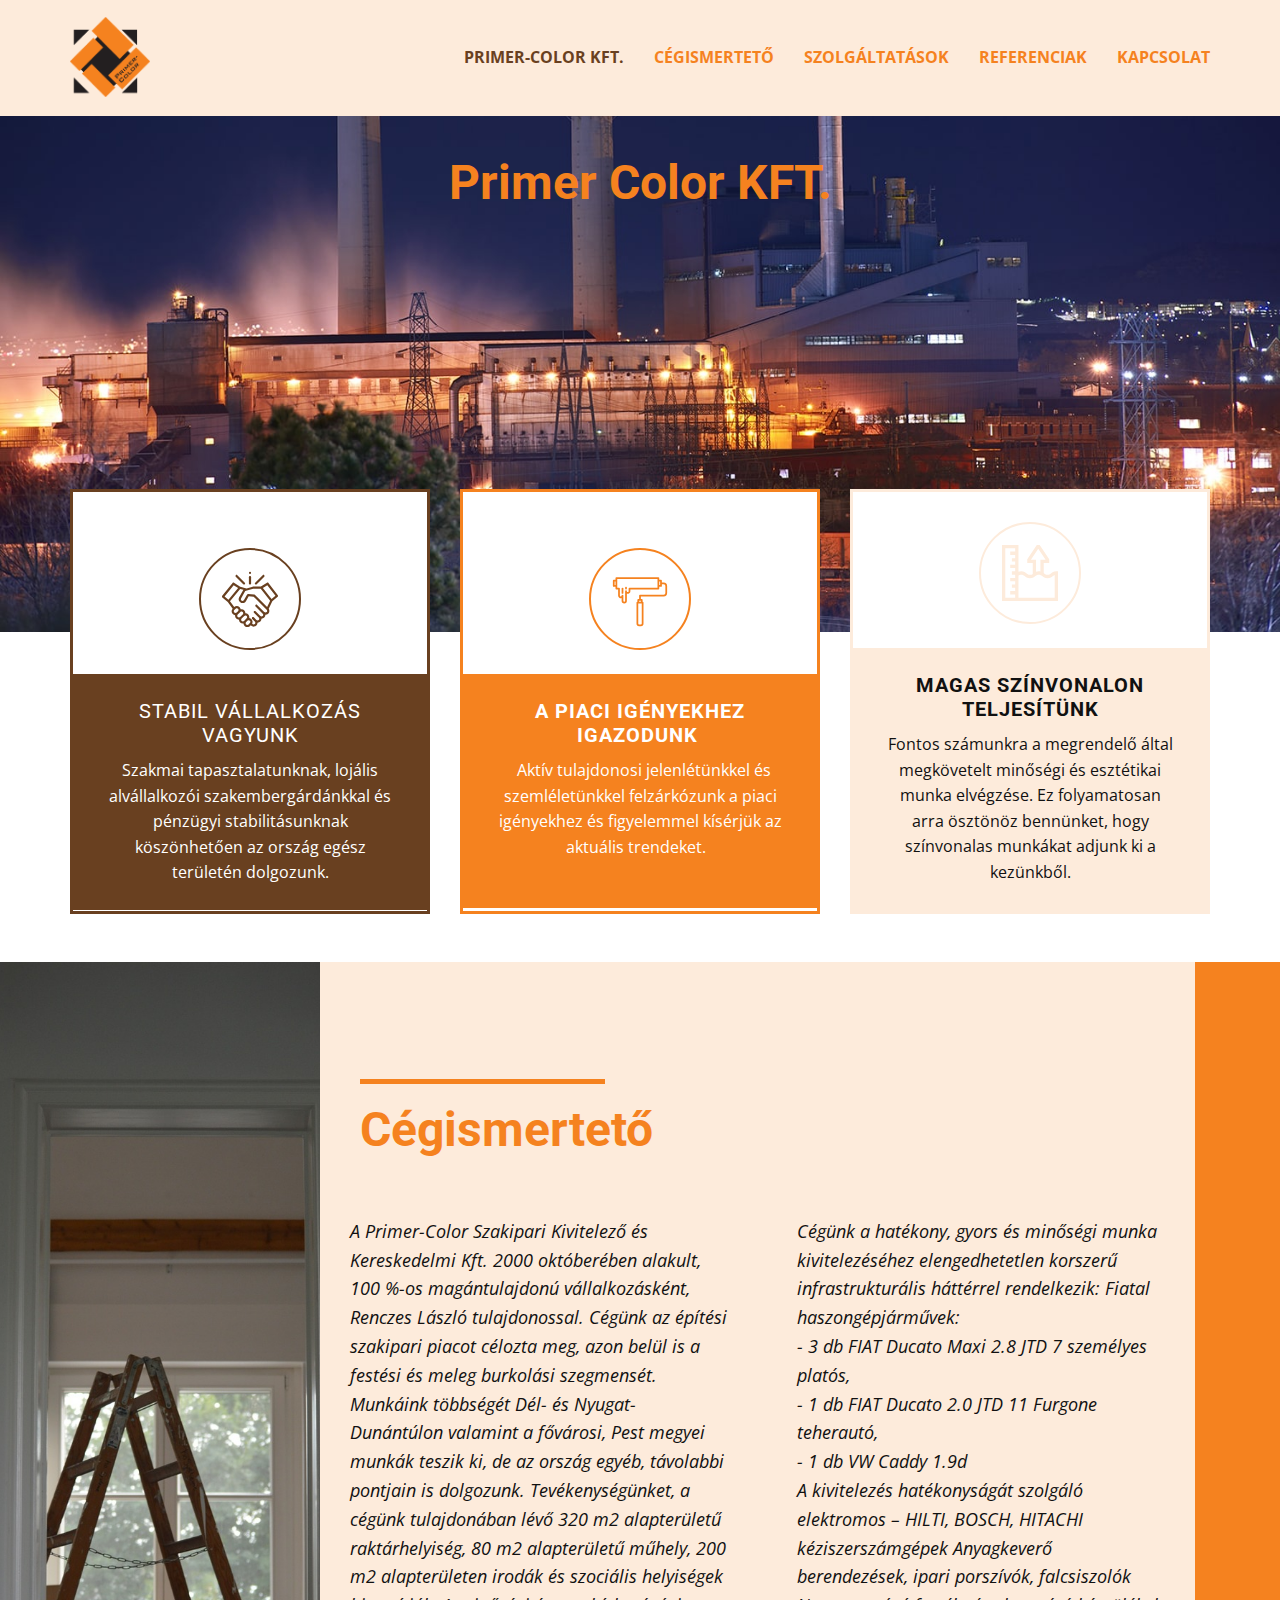
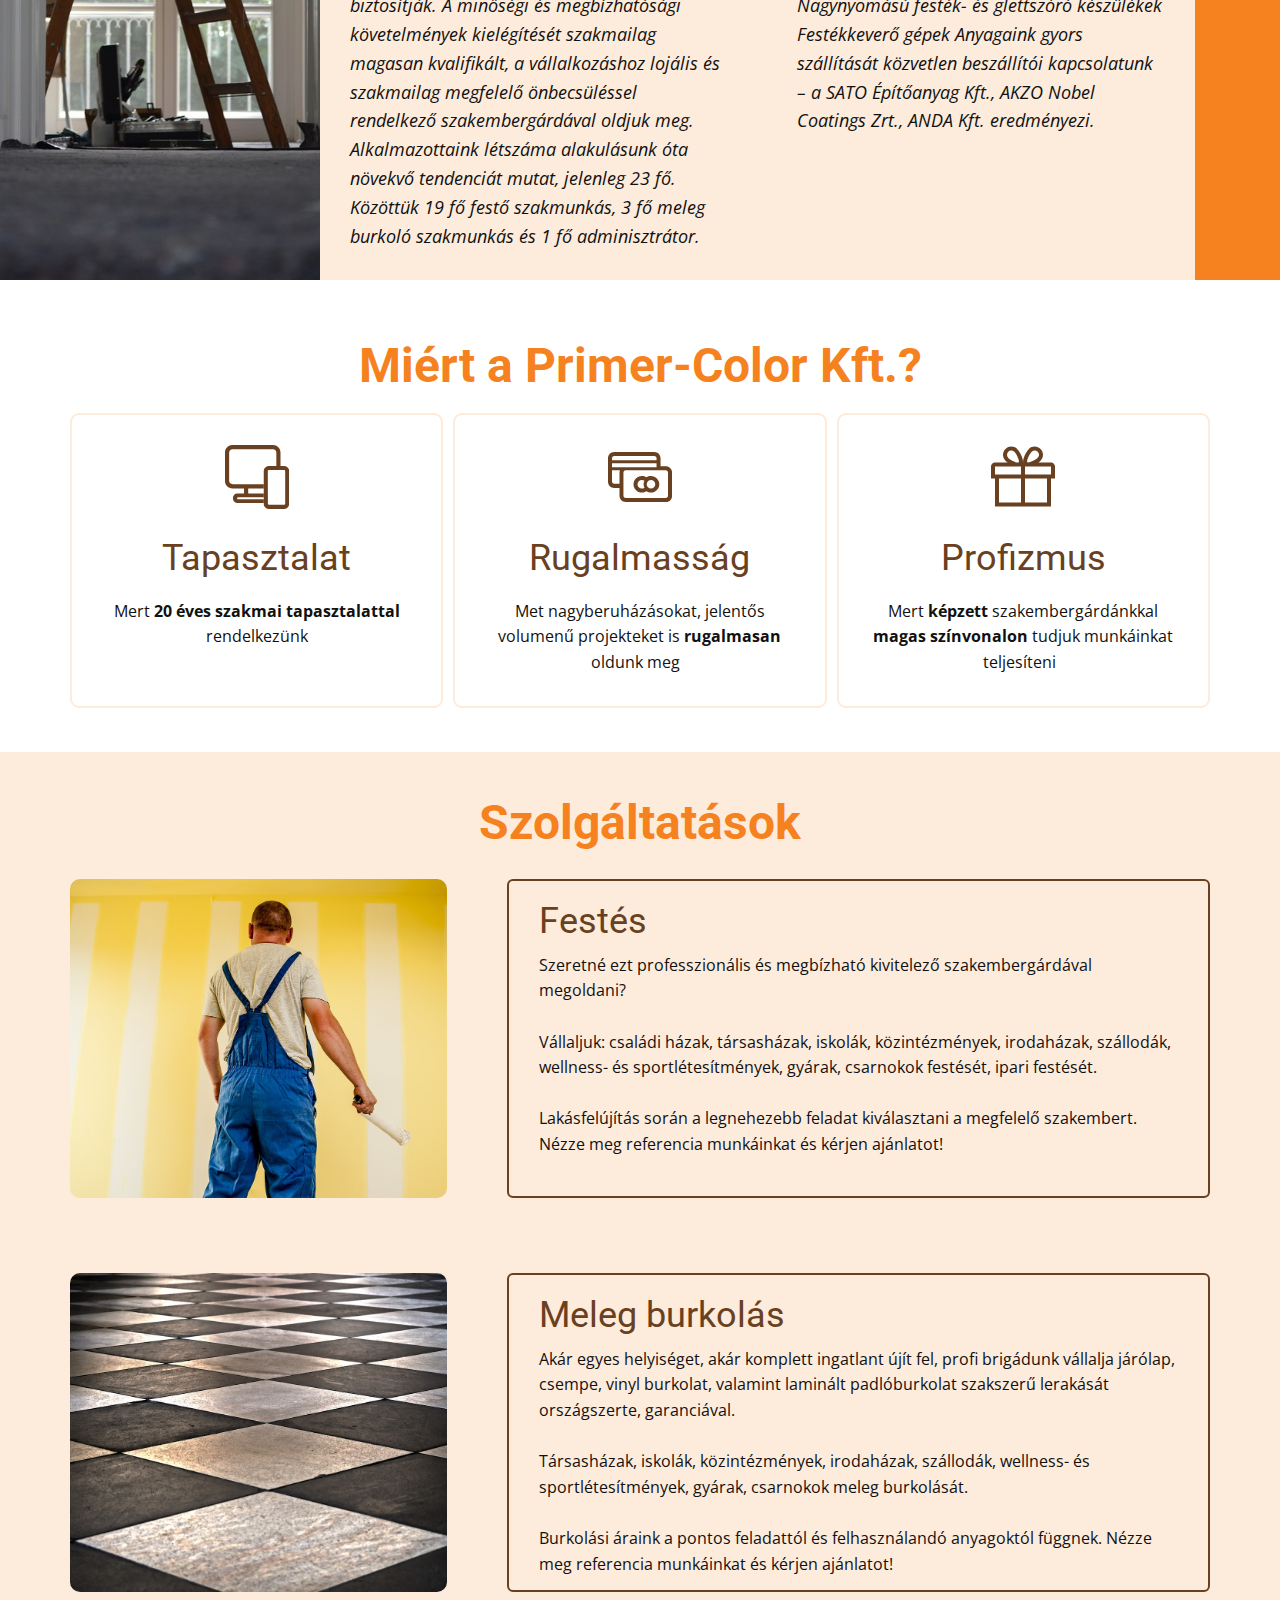
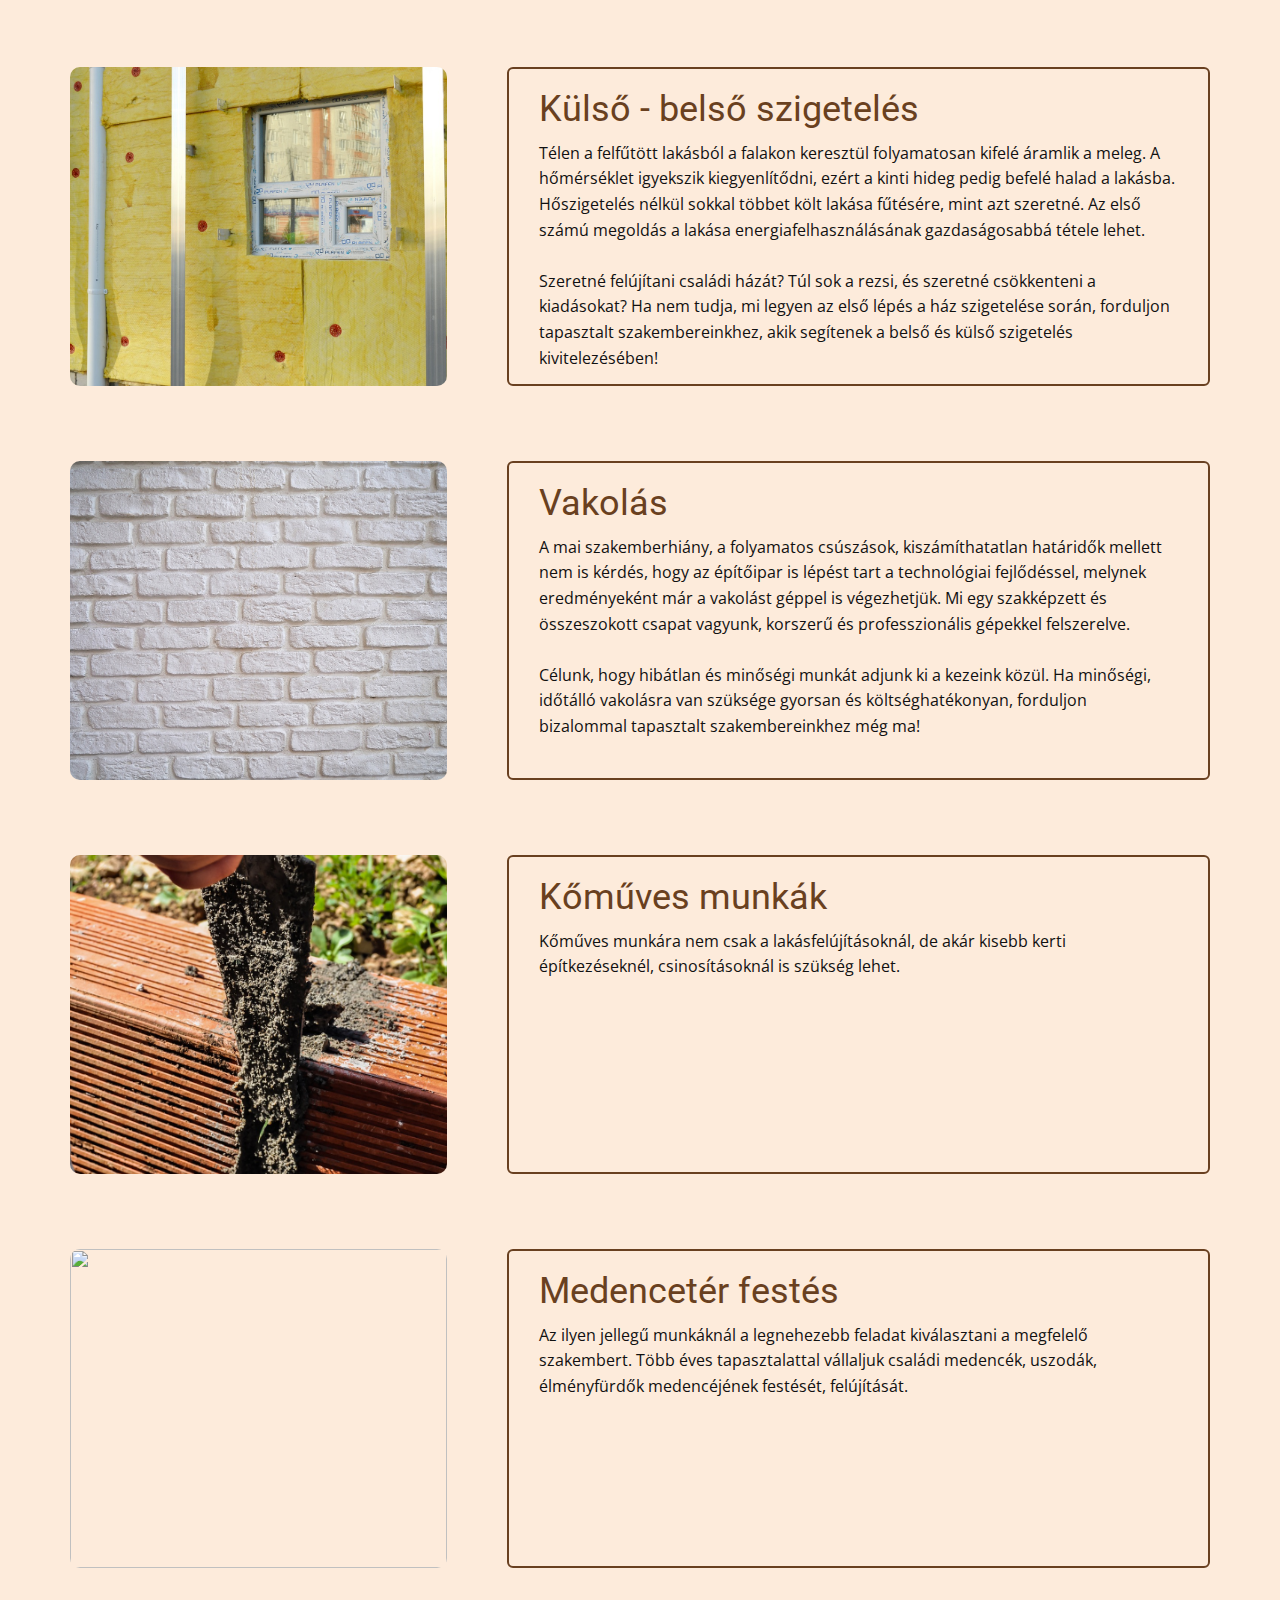
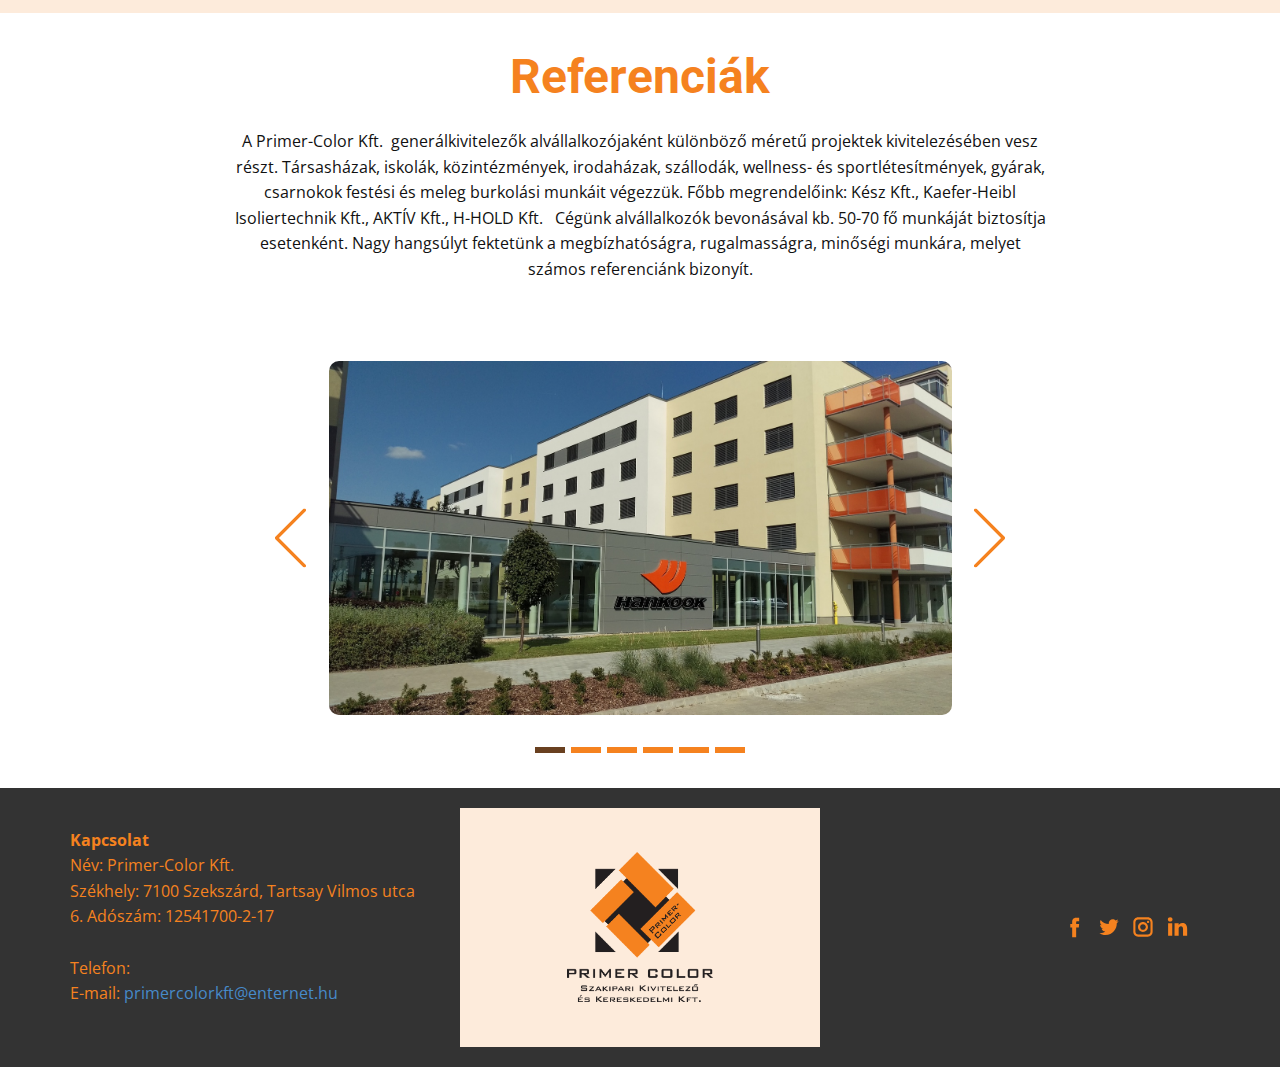
==== commit 9a9203cd: "References upload" ====
--- a/index.html
+++ b/index.html
@@ -56,7 +56,7 @@
             <ul class="u-nav u-spacing-30 u-unstyled u-nav-1"><li class="u-nav-item"><a class="u-border-2 u-border-hover-custom-color-4 u-border-no-left u-border-no-right u-border-no-top u-button-style u-nav-link u-text-active-custom-color-4 u-text-custom-color-1 u-text-hover-custom-color-4" href="Index.html#carousel_9fd9" data-page-id="872718342" style="padding: 10px 0px;">Primer-Color Kft.</a>
 </li><li class="u-nav-item"><a class="u-border-2 u-border-hover-custom-color-4 u-border-no-left u-border-no-right u-border-no-top u-button-style u-nav-link u-text-active-custom-color-4 u-text-custom-color-1 u-text-hover-custom-color-4" href="Index.html#sec-3e7d" data-page-id="872718342" style="padding: 10px 0px;">Cégismertető</a>
 </li><li class="u-nav-item"><a class="u-border-2 u-border-hover-custom-color-4 u-border-no-left u-border-no-right u-border-no-top u-button-style u-nav-link u-text-active-custom-color-4 u-text-custom-color-1 u-text-hover-custom-color-4" href="Index.html#sec-ffd3" data-page-id="872718342" style="padding: 10px 0px;">Szolgáltatások</a>
-</li><li class="u-nav-item"><a class="u-border-2 u-border-hover-custom-color-4 u-border-no-left u-border-no-right u-border-no-top u-button-style u-nav-link u-text-active-custom-color-4 u-text-custom-color-1 u-text-hover-custom-color-4" href="referenciak.html" style="padding: 10px 0px;">referenciak</a>
+</li><li class="u-nav-item"><a class="u-border-2 u-border-hover-custom-color-4 u-border-no-left u-border-no-right u-border-no-top u-button-style u-nav-link u-text-active-custom-color-4 u-text-custom-color-1 u-text-hover-custom-color-4" href="referenciak-1.html" style="padding: 10px 0px;">referenciak</a>
 </li><li class="u-nav-item"><a class="u-border-2 u-border-hover-custom-color-4 u-border-no-left u-border-no-right u-border-no-top u-button-style u-nav-link u-text-active-custom-color-4 u-text-custom-color-1 u-text-hover-custom-color-4" href="kapcsolat.html" style="padding: 10px 0px;">Kapcsolat</a>
 </li></ul>
           </div>
@@ -67,7 +67,7 @@
                 <ul class="u-align-center u-nav u-popupmenu-items u-unstyled u-nav-2"><li class="u-nav-item"><a class="u-button-style u-nav-link" href="Index.html#carousel_9fd9" data-page-id="872718342" style="padding: 10px 0px;">Primer-Color Kft.</a>
 </li><li class="u-nav-item"><a class="u-button-style u-nav-link" href="Index.html#sec-3e7d" data-page-id="872718342" style="padding: 10px 0px;">Cégismertető</a>
 </li><li class="u-nav-item"><a class="u-button-style u-nav-link" href="Index.html#sec-ffd3" data-page-id="872718342" style="padding: 10px 0px;">Szolgáltatások</a>
-</li><li class="u-nav-item"><a class="u-button-style u-nav-link" href="referenciak.html" style="padding: 10px 0px;">referenciak</a>
+</li><li class="u-nav-item"><a class="u-button-style u-nav-link" href="referenciak-1.html" style="padding: 10px 0px;">referenciak</a>
 </li><li class="u-nav-item"><a class="u-button-style u-nav-link" href="kapcsolat.html" style="padding: 10px 0px;">Kapcsolat</a>
 </li></ul>
               </div>
@@ -301,7 +301,7 @@
             <div class="u-layout-row">
               <div class="u-container-style u-layout-cell u-size-23 u-layout-cell-1">
                 <div class="u-container-layout u-container-layout-1">
-                  <img src="https://pixabay.com/get/gee0140832b9a2ca6b9189b6ee3e59af98c1f0b964f5b5d79568fad3f000aa6ec90ee62652b202bbbf03642c5e34fbb7efa98aca86ff8bdd4a10f884d9608582a_1280.jpg" alt="" class="u-expanded-height-lg u-expanded-height-md u-expanded-height-xl u-image u-image-round u-radius-10 u-image-1" data-image-width="150" data-image-height="99">
+                  <img src="images/9a2ca6b9189b6ee3e59af98c1f0b964f5b5d79568fad3f000aa6ec90ee62652b202bbbf03642c5e34fbb7efa98aca86ff8bdd4a10f884d9608582a_1280.jpg" alt="" class="u-expanded-height-lg u-expanded-height-md u-expanded-height-xl u-image u-image-round u-radius-10 u-image-1" data-image-width="1280" data-image-height="851">
                 </div>
               </div>
               <div class="u-container-style u-custom-color-2 u-layout-cell u-opacity u-opacity-85 u-radius-6 u-shape-round u-size-37 u-layout-cell-2">
@@ -327,7 +327,7 @@
             <div class="u-layout-row">
               <div class="u-container-style u-layout-cell u-size-23 u-layout-cell-1">
                 <div class="u-container-layout u-container-layout-1">
-                  <img src="https://pixabay.com/get/g6352993e2a824ac8ff561b64a38c3bbebef8a7bf82e19ccca19c8afa7a7e13e09f5be03de5dbbdc46853427da7f54717a047bb137c76987b3d914710d97db18a_1280.jpg" alt="" class="u-expanded-height-lg u-expanded-height-md u-expanded-height-xl u-image u-image-round u-radius-10 u-image-1" data-image-width="1280" data-image-height="854">
+                  <img src="images/824ac8ff561b64a38c3bbebef8a7bf82e19ccca19c8afa7a7e13e09f5be03de5dbbdc46853427da7f54717a047bb137c76987b3d914710d97db18a_1280.jpg" alt="" class="u-expanded-height-lg u-expanded-height-md u-expanded-height-xl u-image u-image-round u-radius-10 u-image-1" data-image-width="1280" data-image-height="853">
                 </div>
               </div>
               <div class="u-container-style u-custom-color-2 u-layout-cell u-opacity u-opacity-85 u-radius-6 u-shape-round u-size-37 u-layout-cell-2">
@@ -352,7 +352,7 @@
             <div class="u-layout-row">
               <div class="u-container-style u-layout-cell u-size-23 u-layout-cell-1">
                 <div class="u-container-layout u-container-layout-1">
-                  <img src="https://pixabay.com/get/gb8668b73008396400c3a7ec740e5f82e0e9ec90d8d73ee56a4ae62b2df2e3c95b51b793cafd8c5cbf836421341cff5e01b57097b35c29e9f4452f55d80cb5a7a_1280.jpg" alt="" class="u-expanded-height-lg u-expanded-height-md u-expanded-height-xl u-image u-image-round u-radius-10 u-image-1" data-image-width="850" data-image-height="1280">
+                  <img src="images/8396400c3a7ec740e5f82e0e9ec90d8d73ee56a4ae62b2df2e3c95b51b793cafd8c5cbf836421341cff5e01b57097b35c29e9f4452f55d80cb5a7a_1280.jpg" alt="" class="u-expanded-height-lg u-expanded-height-md u-expanded-height-xl u-image u-image-round u-radius-10 u-image-1" data-image-width="850" data-image-height="1280">
                 </div>
               </div>
               <div class="u-container-style u-custom-color-2 u-layout-cell u-opacity u-opacity-85 u-radius-6 u-shape-round u-size-37 u-layout-cell-2">
@@ -372,7 +372,7 @@
             <div class="u-layout-row">
               <div class="u-container-style u-layout-cell u-size-23 u-layout-cell-1">
                 <div class="u-container-layout u-container-layout-1">
-                  <img src="images/dd1bf8a64c7389056131f48d6cfdf29f82797040cabe22287e02ae9607a2da5db96478540c162605fc1bc9d2f280e28bae019662d018def0c2bd61_1280.jpg" alt="" class="u-expanded-height-lg u-expanded-height-md u-expanded-height-xl u-image u-image-round u-radius-10 u-image-1" data-image-width="1280" data-image-height="859">
+                  <img src="np://user.desktop.nicepage.com/Site_18018248/images/dd1bf8a64c7389056131f48d6cfdf29f82797040cabe22287e02ae9607a2da5db96478540c162605fc1bc9d2f280e28bae019662d018def0c2bd61_1280.jpg" alt="" class="u-expanded-height-lg u-expanded-height-md u-expanded-height-xl u-image u-image-round u-radius-10 u-image-1" data-image-width="1280" data-image-height="859">
                 </div>
               </div>
               <div class="u-container-style u-custom-color-2 u-layout-cell u-opacity u-opacity-85 u-radius-6 u-shape-round u-size-37 u-layout-cell-2">
@@ -416,17 +416,17 @@
           <div class="u-carousel-inner" role="listbox">
             <div class="u-active u-align-center-md u-align-center-sm u-align-center-xs u-carousel-item u-container-style u-slide">
               <div class="u-container-layout u-container-layout-1">
-                <img alt="" class="u-image u-image-round u-radius-10 u-image-1" data-image-width="2688" data-image-height="1520" src="images/kosarlabda2016.jpg">
+                <img alt="" class="u-image u-image-round u-radius-10 u-image-1" data-image-width="1600" data-image-height="900" src="images/hankook-munkasszallo-festesi-munkak-1.jpg">
               </div>
             </div>
             <div class="u-carousel-item u-container-style u-expanded-width u-slide">
               <div class="u-container-layout u-valign-middle u-container-layout-2">
-                <img alt="" class="u-image u-image-round u-radius-10 u-image-2" data-image-width="1600" data-image-height="900" src="images/kosarlabda2017_2.jpg">
+                <img alt="" class="u-image u-image-round u-radius-10 u-image-2" data-image-width="1600" data-image-height="721" src="images/pecsi-tudomanyegyetem-feluletkepzesi-munkai-4.jpg">
               </div>
             </div>
             <div class="u-carousel-item u-container-style u-expanded-width u-slide">
               <div class="u-container-layout u-valign-middle u-container-layout-3">
-                <img alt="" class="u-image u-image-round u-radius-10 u-image-3" data-image-width="1600" data-image-height="900" src="images/gemencbaunagybaracskaIMAG2477.jpg">
+                <img alt="" class="u-image u-image-round u-radius-10 u-image-3" data-image-width="1600" data-image-height="1200" src="images/garay-janos-altalanos-iskola-tornaterem-felujitasi-munkak-1.jpg">
               </div>
             </div>
             <div class="u-carousel-item u-container-style u-expanded-width u-slide">
@@ -436,12 +436,12 @@
             </div>
             <div class="u-carousel-item u-container-style u-expanded-width u-slide">
               <div class="u-container-layout u-valign-middle u-container-layout-5">
-                <img alt="" class="u-image u-image-round u-radius-10 u-image-5" data-image-width="1600" data-image-height="1200" src="images/feketegolyak2016.jpg">
+                <img alt="" class="u-image u-image-round u-radius-10 u-image-5" data-image-width="1600" data-image-height="900" src="images/penny-rewe-logisztikai-kozpont-vasbeton-pillerek-festesi-munkak-2.jpg">
               </div>
             </div>
             <div class="u-carousel-item u-container-style u-expanded-width u-slide">
               <div class="u-container-layout u-valign-middle u-container-layout-6">
-                <img alt="" class="u-image u-image-round u-radius-10 u-image-6" data-image-width="1600" data-image-height="900" src="images/samsoniteIMAG2642.jpg">
+                <img alt="" class="u-image u-image-round u-radius-10 u-image-6" data-image-width="1600" data-image-height="721" src="images/pecsi-tudomanyegyetem-feluletkepzesi-munkai-6.jpg">
               </div>
             </div>
           </div>
@@ -481,7 +481,7 @@
               </div>
               <div class="u-align-center-sm u-align-right-md u-container-style u-custom-color-2 u-layout-cell u-size-20 u-layout-cell-2">
                 <div class="u-container-layout u-valign-middle u-container-layout-2">
-                  <a href="https://" class="u-image u-logo u-image-1" data-image-width="1897" data-image-height="1940">
+                  <a href="https://nicepage.com" class="u-image u-logo u-image-1" data-image-width="1897" data-image-height="1940">
                     <img src="images/logo-1.png" class="u-logo-image u-logo-image-1" data-image-width="150">
                   </a>
                 </div>
--- a/nicepage.css
+++ b/nicepage.css
@@ -31760,8 +31760,6 @@
   }
 
   .u-header .u-image-1 {
-    width: auto;
-    height: 32px;
     margin-top: 29px;
   }
 
@@ -31926,6 +31924,10 @@
   .u-footer .u-layout-cell-2 {
     min-height: 140px;
   }
+
+  .u-footer .u-image-1 {
+    width: auto;
+  }
 }
 
  /*begin-variables base-font-size*/ 
--- a/Index.css
+++ b/Index.css
@@ -1410,6 +1410,7 @@
 .u-section-5 .u-image-4 {
   width: 623px;
   height: 354px;
+  object-position: 50% 100%;
   margin: 0 auto;
 }
 
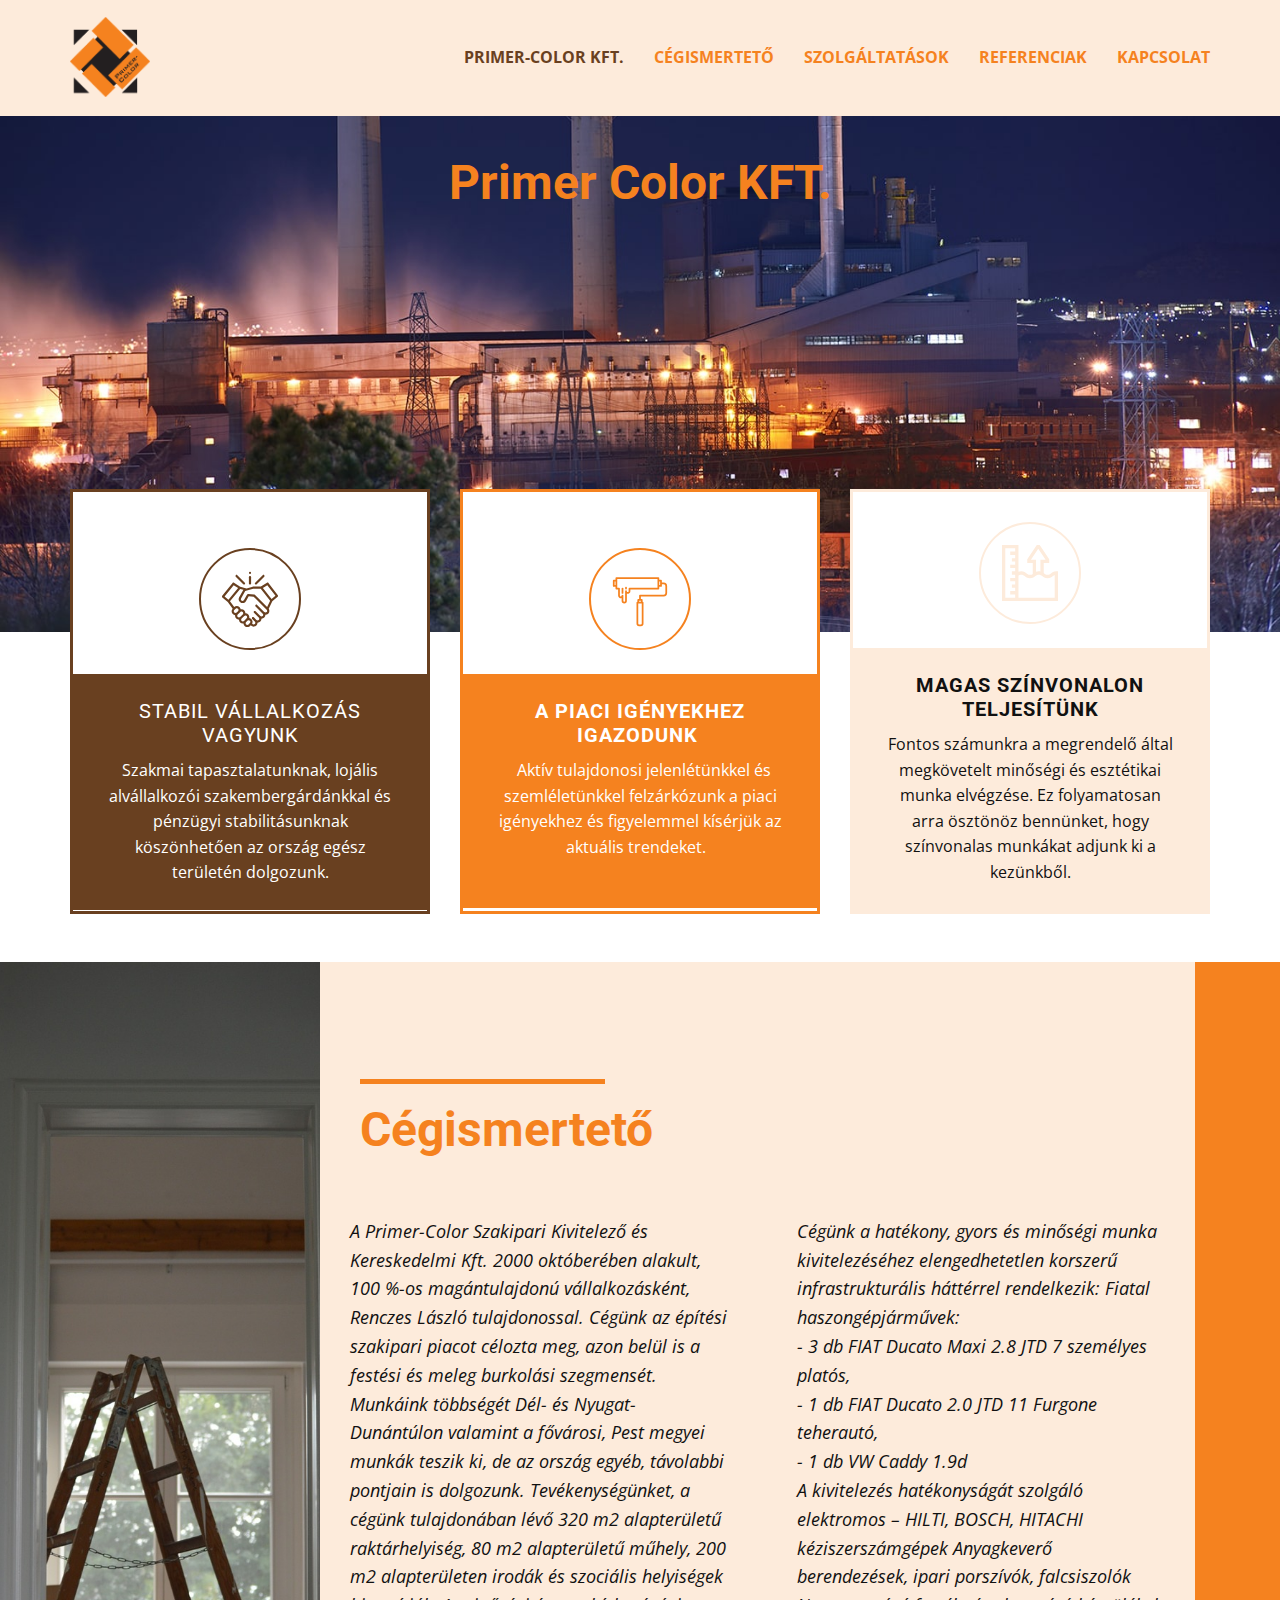
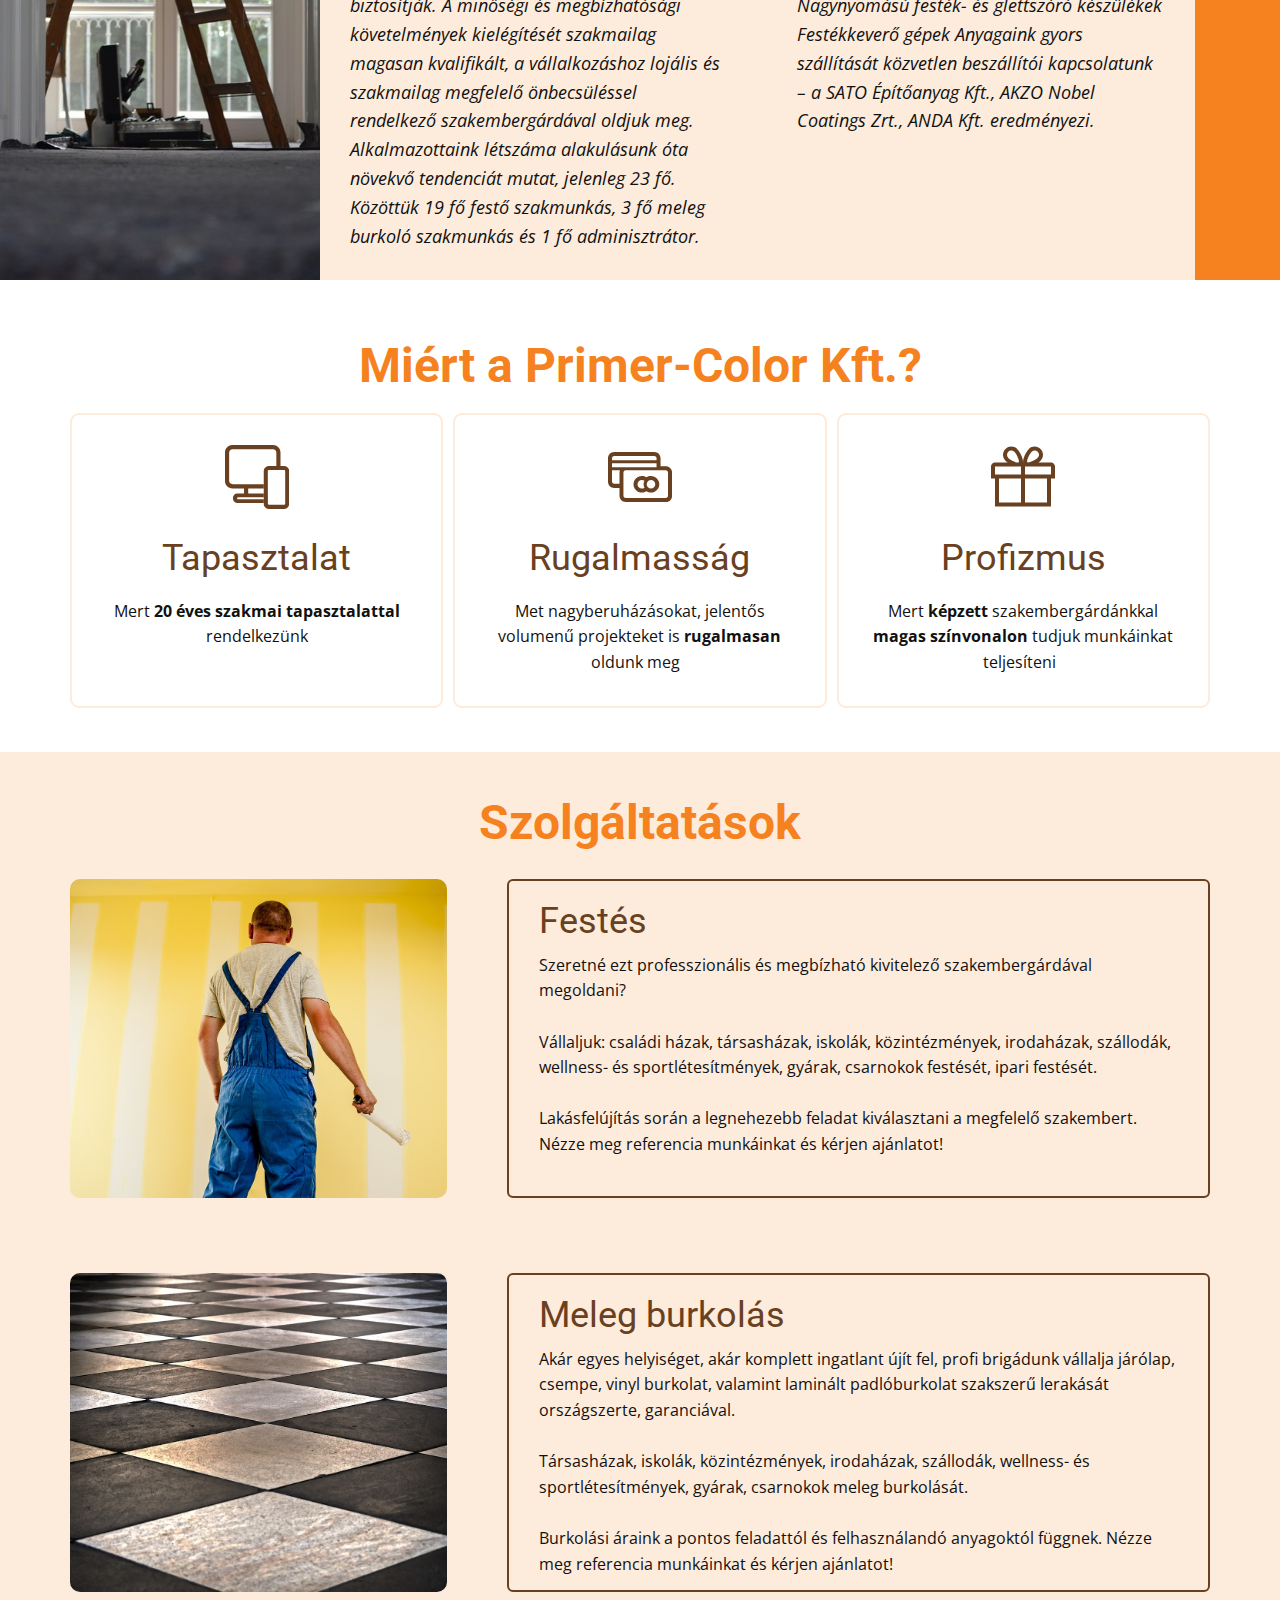
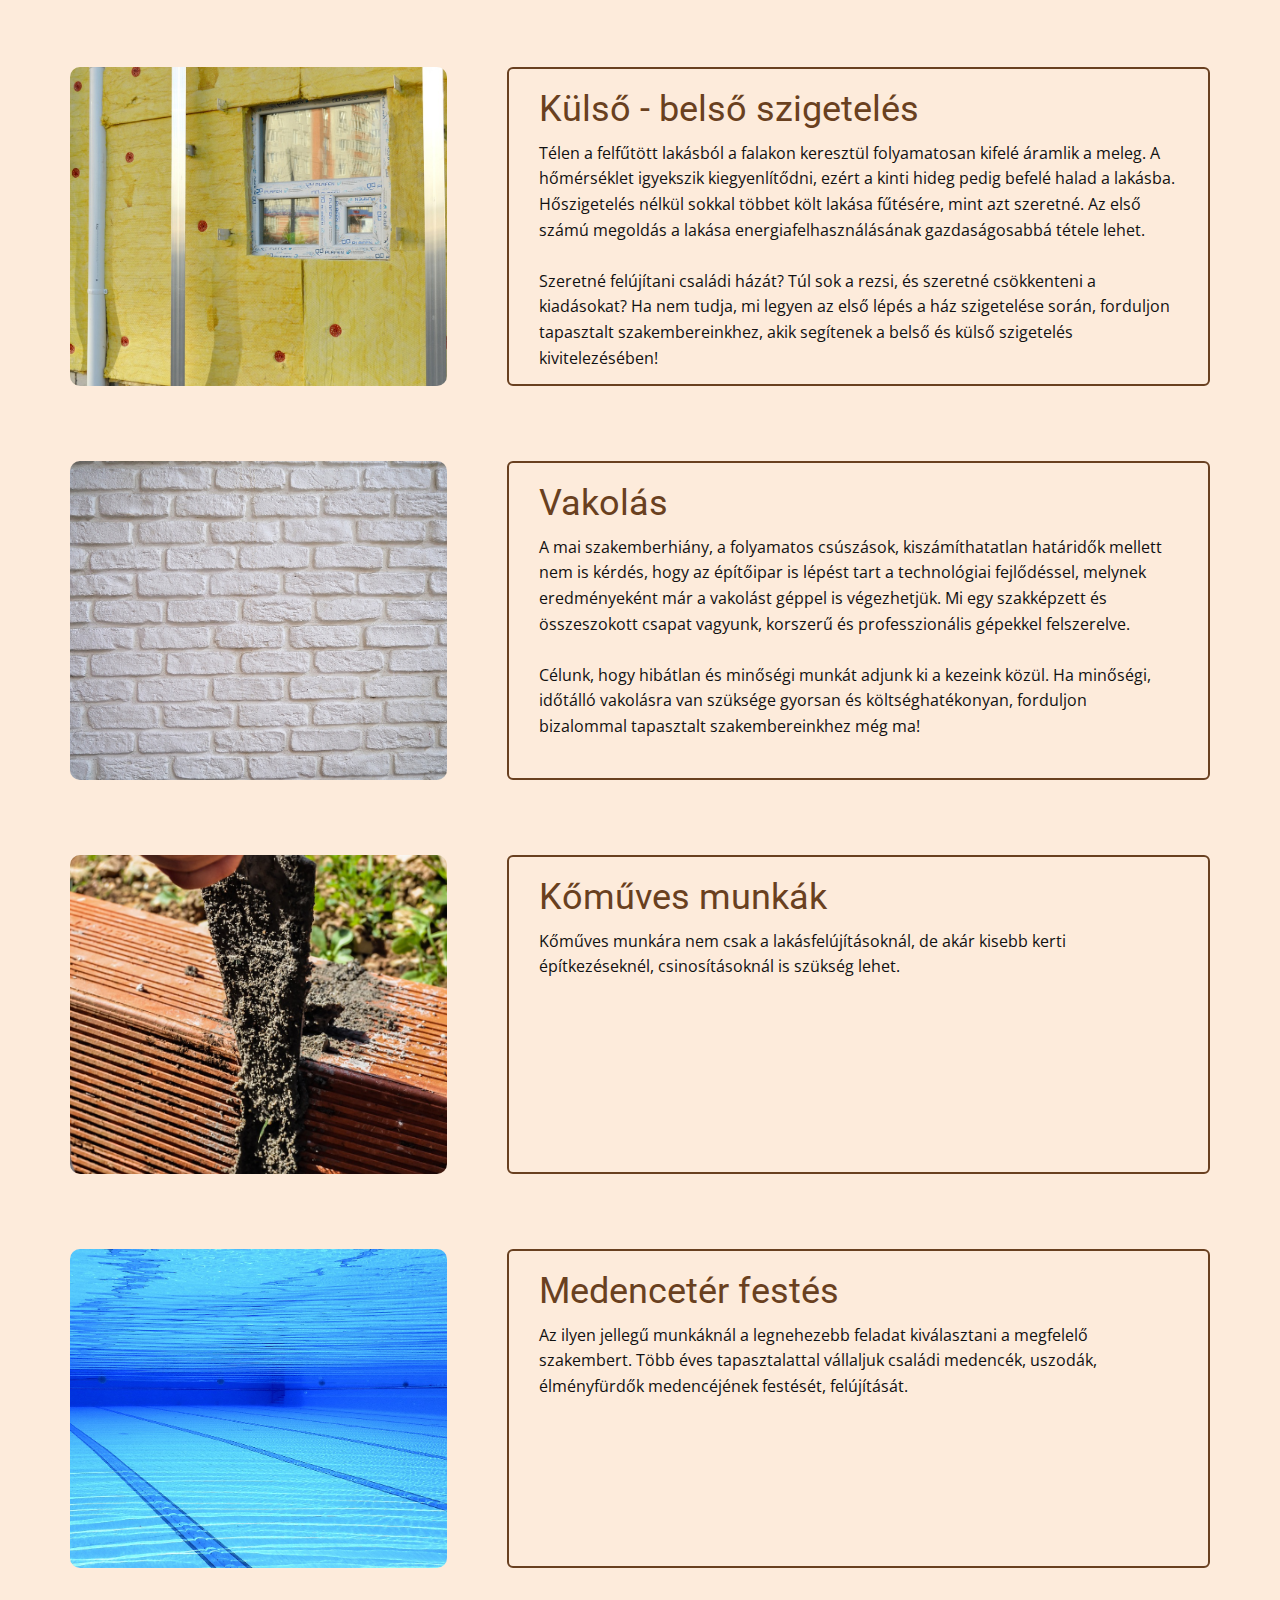
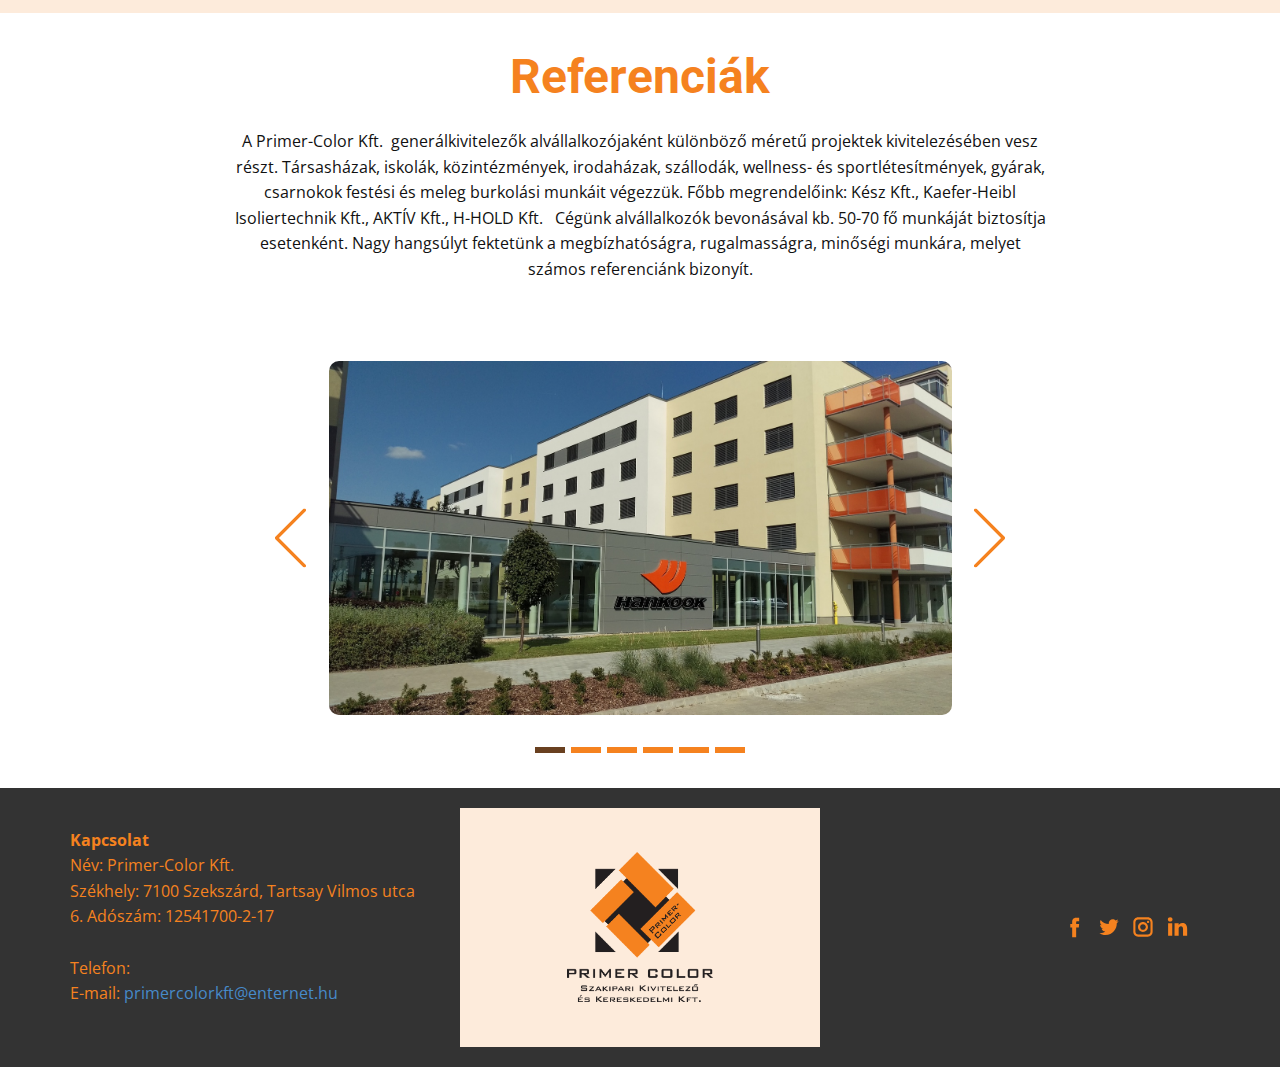
==== commit 74d4a349: "NIcepage link del" ====
--- a/index.html
+++ b/index.html
@@ -8,23 +8,11 @@
     <meta name="page_type" content="np-template-header-footer-from-plugin">
     <title>Index</title>
     <link rel="stylesheet" href="nicepage.css" media="screen">
-<link rel="stylesheet" href="Index.css" media="screen">
+    <link rel="stylesheet" href="Index.css" media="screen">
     <script class="u-script" type="text/javascript" src="jquery.js" defer=""></script>
     <script class="u-script" type="text/javascript" src="nicepage.js" defer=""></script>
     <meta name="generator" content="Nicepage 3.5.1, nicepage.com">
-    
-    
-    
-    
-    
-    
     <link id="u-theme-google-font" rel="stylesheet" href="https://fonts.googleapis.com/css?family=Roboto:100,100i,300,300i,400,400i,500,500i,700,700i,900,900i|Open+Sans:300,300i,400,400i,600,600i,700,700i,800,800i">
-    
-    
-    
-    
-    
-    
     <script type="application/ld+json">{
 		"@context": "http://schema.org",
 		"@type": "Organization",
@@ -39,7 +27,7 @@
     <link rel="canonical" href="index.html">
     <meta property="og:url" content="index.html">
   </head>
-  <body class="u-body"><header class="u-clearfix u-custom-color-2 u-header u-sticky u-header" id="sec-2ebc"><div class="u-clearfix u-sheet u-valign-middle-xs u-sheet-1">
+  <body data-home-page="Index.html" data-home-page-title="Index" class="u-body"><header class="u-clearfix u-custom-color-2 u-header u-sticky u-header" id="sec-2ebc"><div class="u-clearfix u-sheet u-valign-middle-xs u-sheet-1">
         <a href="index.html" class="u-image u-logo u-image-1" data-image-width="1364" data-image-height="1364" title="Föoldal">
           <img src="images/logo-2.png" class="u-logo-image u-logo-image-1" data-image-width="80">
         </a>
@@ -372,7 +360,7 @@
             <div class="u-layout-row">
               <div class="u-container-style u-layout-cell u-size-23 u-layout-cell-1">
                 <div class="u-container-layout u-container-layout-1">
-                  <img src="np://user.desktop.nicepage.com/Site_18018248/images/dd1bf8a64c7389056131f48d6cfdf29f82797040cabe22287e02ae9607a2da5db96478540c162605fc1bc9d2f280e28bae019662d018def0c2bd61_1280.jpg" alt="" class="u-expanded-height-lg u-expanded-height-md u-expanded-height-xl u-image u-image-round u-radius-10 u-image-1" data-image-width="1280" data-image-height="859">
+                  <img src="images/medence-festes-.jpg" alt="" class="u-expanded-height-lg u-expanded-height-md u-expanded-height-xl u-image u-image-round u-radius-10 u-image-1" data-image-width="1280" data-image-height="859">
                 </div>
               </div>
               <div class="u-container-style u-custom-color-2 u-layout-cell u-opacity u-opacity-85 u-radius-6 u-shape-round u-size-37 u-layout-cell-2">
@@ -481,7 +469,7 @@
               </div>
               <div class="u-align-center-sm u-align-right-md u-container-style u-custom-color-2 u-layout-cell u-size-20 u-layout-cell-2">
                 <div class="u-container-layout u-valign-middle u-container-layout-2">
-                  <a href="https://nicepage.com" class="u-image u-logo u-image-1" data-image-width="1897" data-image-height="1940">
+                  <a href="https://#" class="u-image u-logo u-image-1" data-image-width="1897" data-image-height="1940">
                     <img src="images/logo-1.png" class="u-logo-image u-logo-image-1" data-image-width="150">
                   </a>
                 </div>
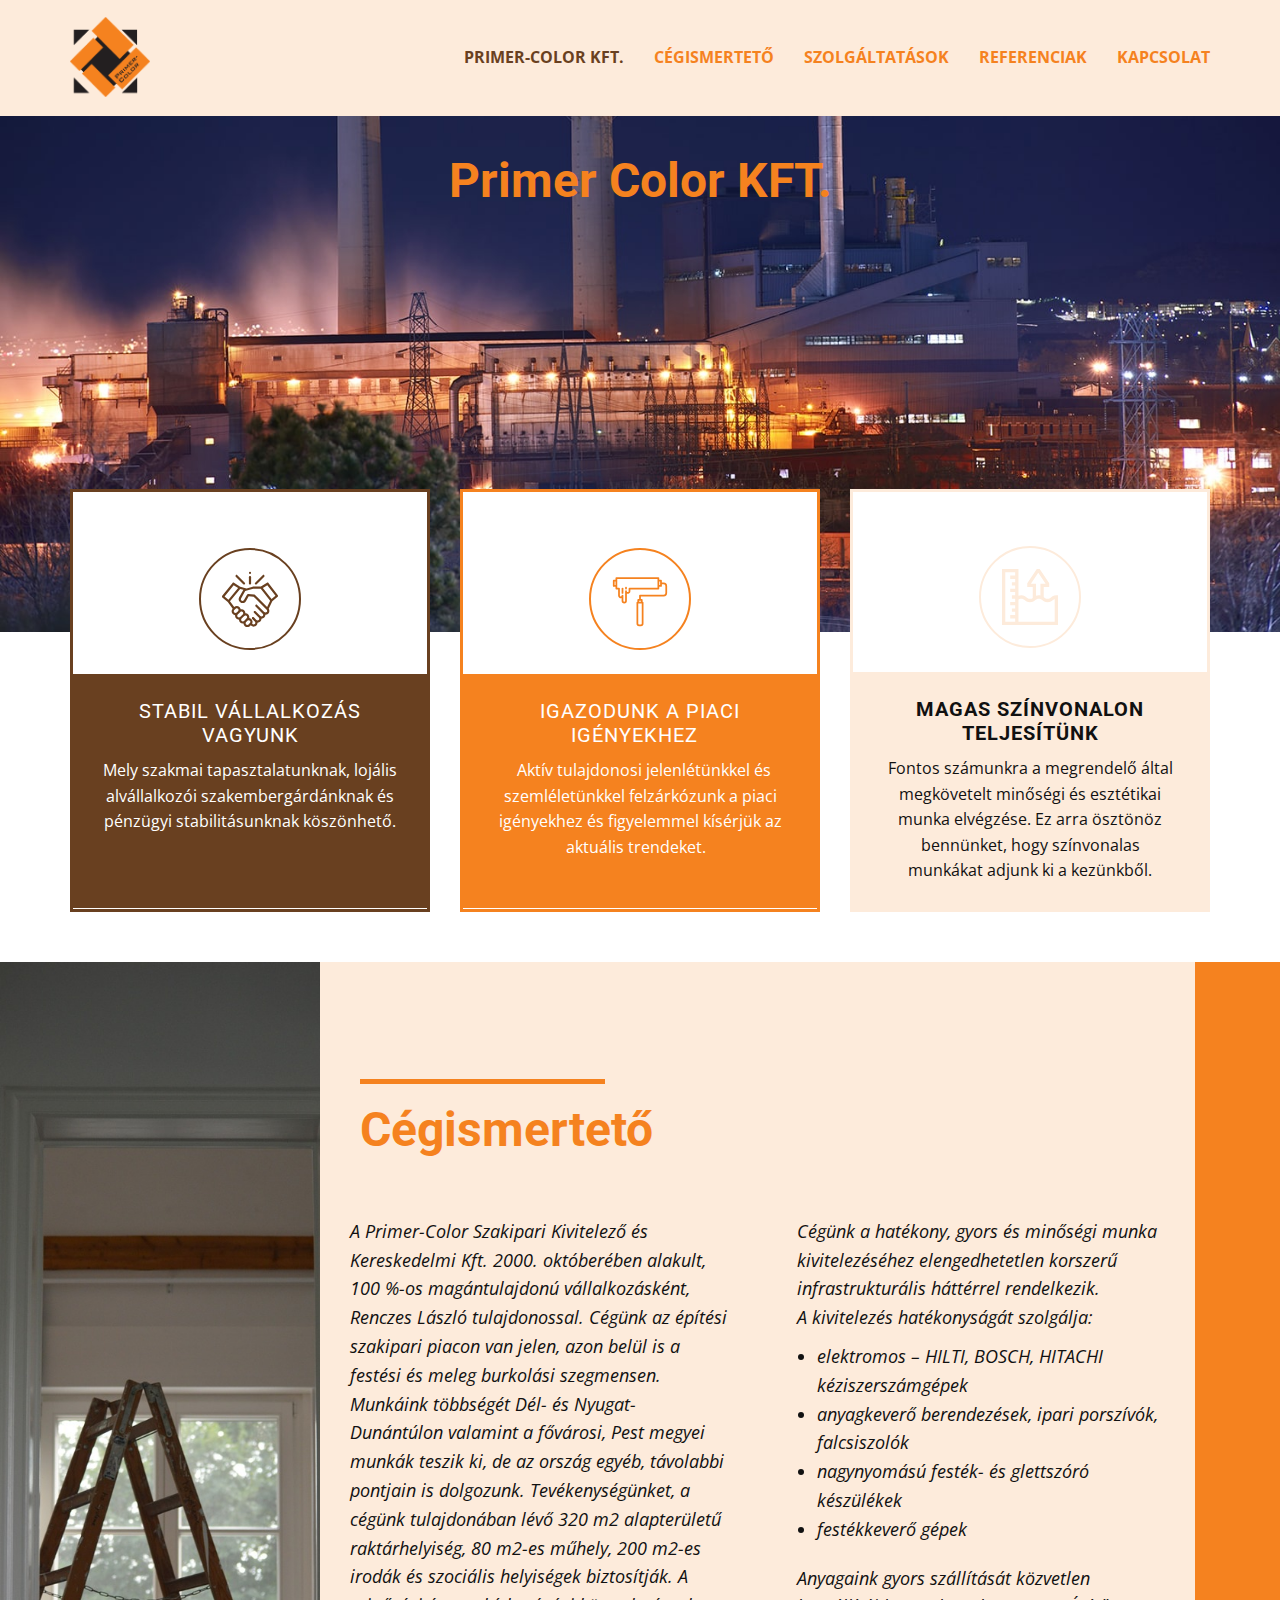
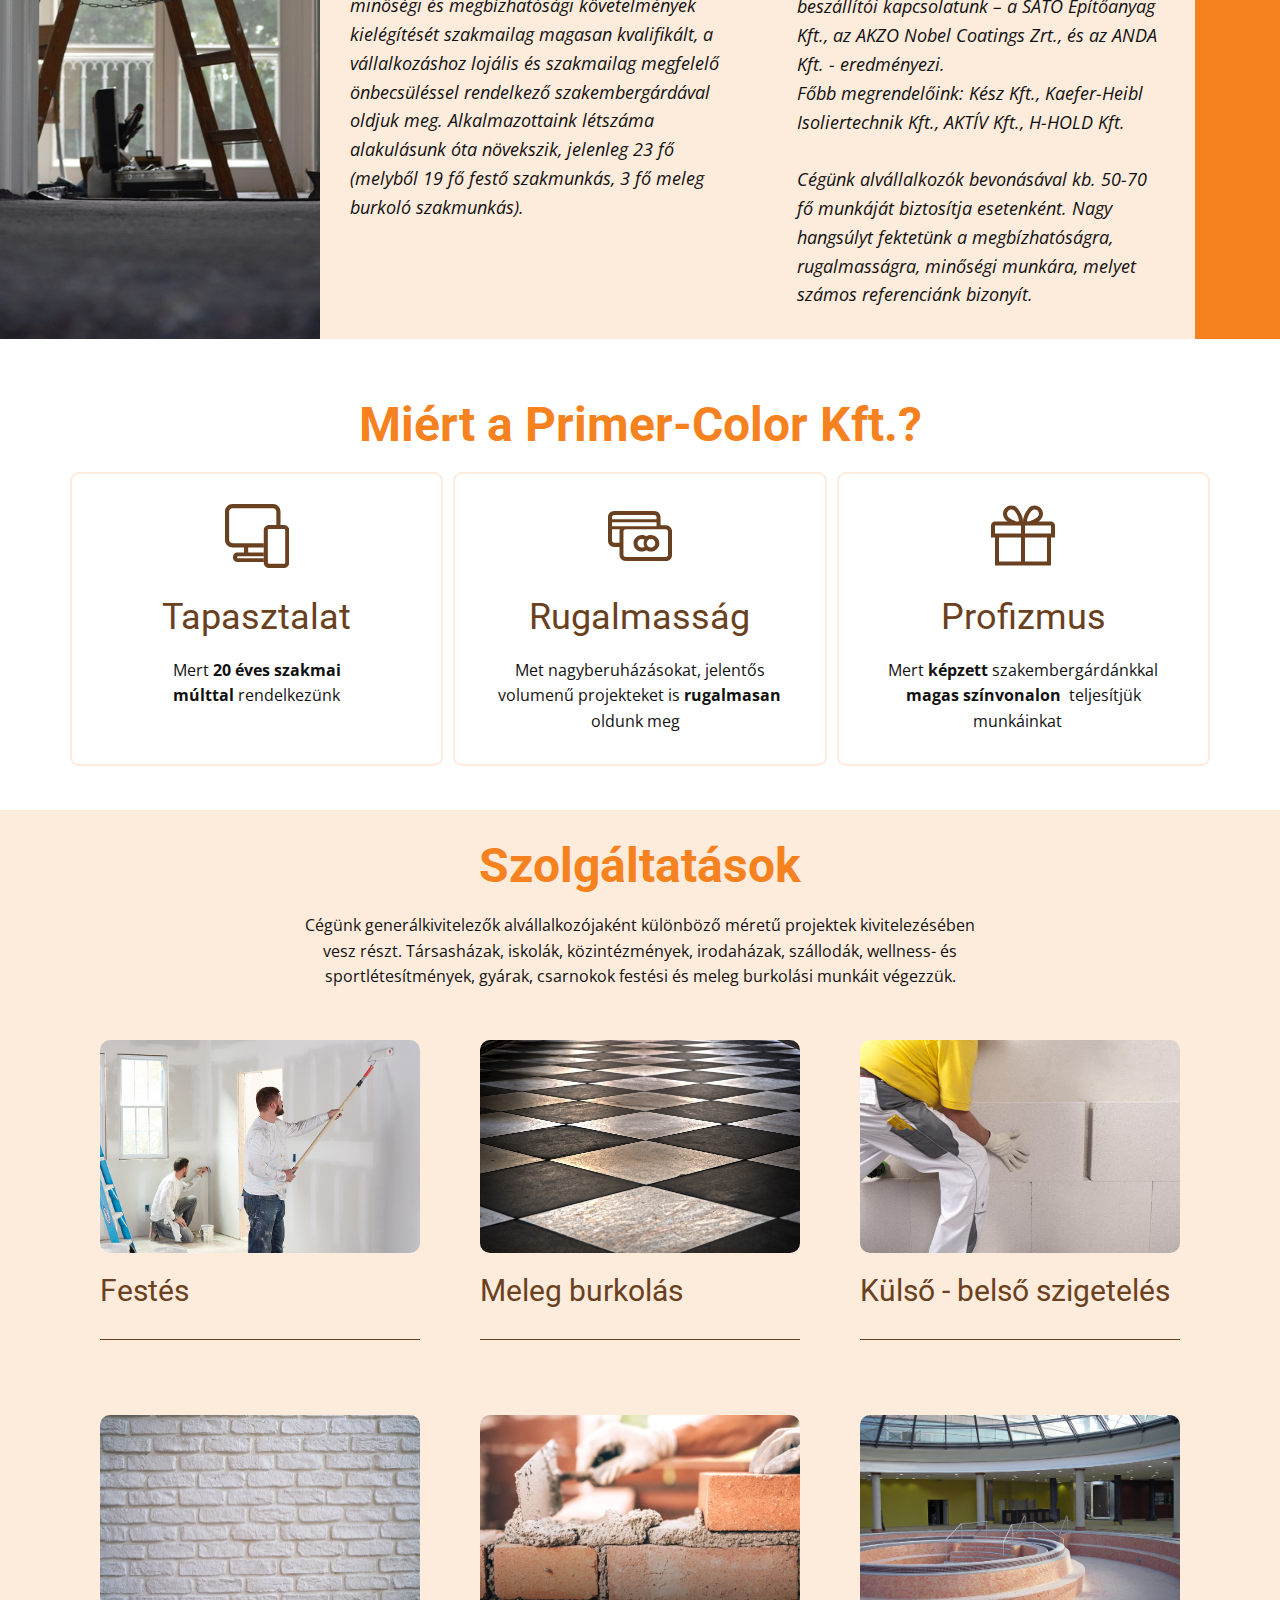
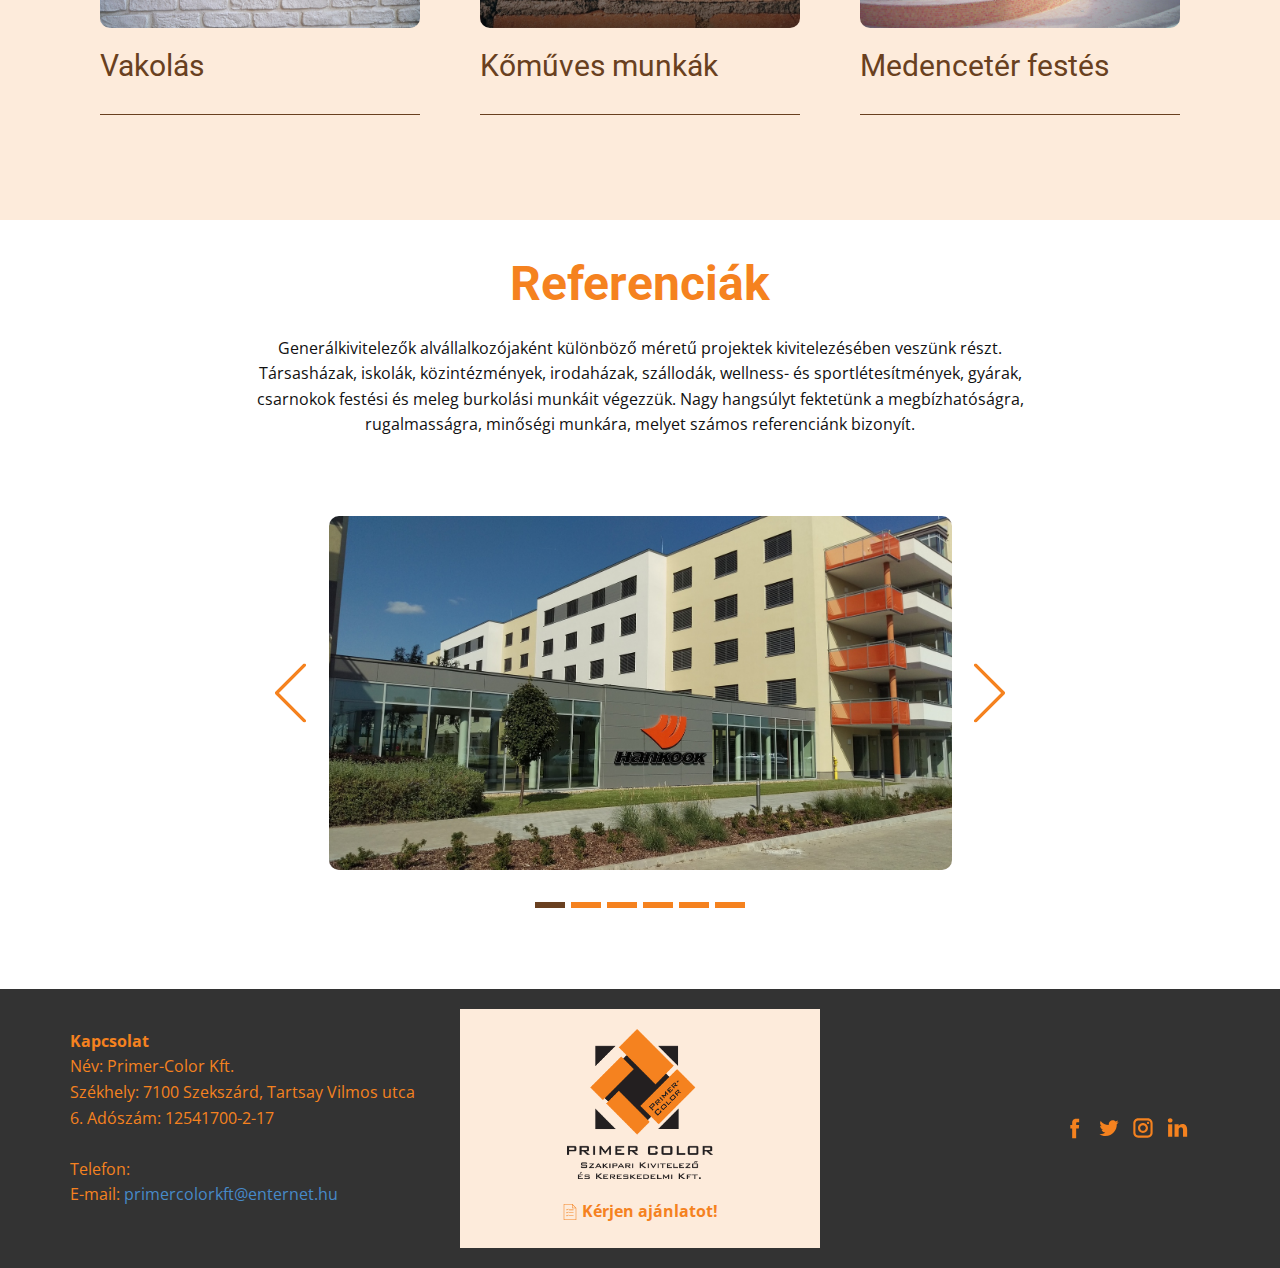
==== commit 7a8c3de3: "Husveti valtoztatasok" ====
--- a/index.html
+++ b/index.html
@@ -8,11 +8,23 @@
     <meta name="page_type" content="np-template-header-footer-from-plugin">
     <title>Index</title>
     <link rel="stylesheet" href="nicepage.css" media="screen">
-    <link rel="stylesheet" href="Index.css" media="screen">
+<link rel="stylesheet" href="Index.css" media="screen">
     <script class="u-script" type="text/javascript" src="jquery.js" defer=""></script>
     <script class="u-script" type="text/javascript" src="nicepage.js" defer=""></script>
     <meta name="generator" content="Nicepage 3.5.1, nicepage.com">
+    
+    
+    
+    
+    
+    
     <link id="u-theme-google-font" rel="stylesheet" href="https://fonts.googleapis.com/css?family=Roboto:100,100i,300,300i,400,400i,500,500i,700,700i,900,900i|Open+Sans:300,300i,400,400i,600,600i,700,700i,800,800i">
+    
+    
+    
+    
+    
+    
     <script type="application/ld+json">{
 		"@context": "http://schema.org",
 		"@type": "Organization",
@@ -27,7 +39,7 @@
     <link rel="canonical" href="index.html">
     <meta property="og:url" content="index.html">
   </head>
-  <body data-home-page="Index.html" data-home-page-title="Index" class="u-body"><header class="u-clearfix u-custom-color-2 u-header u-sticky u-header" id="sec-2ebc"><div class="u-clearfix u-sheet u-valign-middle-xs u-sheet-1">
+  <body class="u-body"><header class="u-clearfix u-custom-color-2 u-header u-sticky u-header" id="sec-2ebc"><div class="u-clearfix u-sheet u-valign-middle-xs u-sheet-1">
         <a href="index.html" class="u-image u-logo u-image-1" data-image-width="1364" data-image-height="1364" title="Föoldal">
           <img src="images/logo-2.png" class="u-logo-image u-logo-image-1" data-image-width="80">
         </a>
@@ -74,9 +86,9 @@
                 <div class="u-container-style u-custom-color-4 u-expanded-width-lg u-expanded-width-md u-expanded-width-xl u-group u-group-1">
                   <div class="u-container-layout u-valign-top-lg u-valign-top-xl u-container-layout-2">
                     <h5 class="u-align-center u-text u-text-1">stabil vállalkozás vagyunk</h5>
-                    <p class="u-align-center u-text u-text-2"> Szakmai tapasztalatunknak, lojális alvállalkozói
-szakembergárdánkkal és pénzügyi stabilitásunknak köszönhetően az ország egész
-területén dolgozunk. </p>
+                    <p class="u-align-center u-text u-text-2">Mely szakmai
+tapasztalatunknak, lojális alvállalkozói szakembergárdánknak és pénzügyi
+stabilitásunknak köszönhető.</p>
                   </div>
                 </div>
               </div>
@@ -86,7 +98,7 @@
 </g></svg></span>
                 <div class="u-align-center u-container-style u-custom-color-1 u-expanded-width-lg u-expanded-width-xl u-group u-group-2">
                   <div class="u-container-layout u-container-layout-4">
-                    <h5 class="u-align-center u-text u-text-3"><b>A piaci igényekhez igazodunk&nbsp;</b>
+                    <h5 class="u-align-center u-text u-text-3">Igazodunk a piaci igényekhez&nbsp;&nbsp;<br>
                     </h5>
                     <p class="u-align-center u-text u-text-4">&nbsp; Aktív tulajdonosi jelenlétünkkel és szemléletünkkel
 felzárkózunk a piaci igényekhez és figyelemmel kísérjük az aktuális trendeket.&nbsp;&nbsp;</p>
@@ -102,9 +114,10 @@
                     <h5 class="u-text u-text-5"><b>Magas színvonalon
 teljesítünk</b>
                     </h5>
-                    <p class="u-text u-text-6"> Fontos számunkra a megrendelő által megkövetelt minőségi és
-esztétikai munka elvégzése. Ez folyamatosan arra ösztönöz bennünket, hogy
-színvonalas munkákat adjunk ki a kezünkből. </p>
+                    <p class="u-text u-text-6">Fontos
+számunkra a megrendelő által megkövetelt minőségi és esztétikai munka
+elvégzése. Ez arra ösztönöz bennünket, hogy színvonalas munkákat adjunk ki a
+kezünkből.</p>
                   </div>
                 </div>
               </div>
@@ -143,21 +156,18 @@
                       <div class="u-layout-col">
                         <div class="u-align-left u-container-style u-custom-color-2 u-layout-cell u-size-60 u-layout-cell-3">
                           <div class="u-container-layout u-container-layout-3">
-                            <p class="u-text u-text-2"> A Primer-Color Szakipari Kivitelező és Kereskedelmi
-Kft. 2000 októberében alakult, 100 %-os magántulajdonú vállalkozásként, Renczes
-László tulajdonossal. 
-Cégünk az építési szakipari piacot célozta meg,
-azon belül is a festési és meleg burkolási szegmensét. Munkáink többségét Dél-
-és Nyugat-Dunántúlon valamint a fővárosi, Pest megyei munkák teszik ki, de az
-ország egyéb, távolabbi pontjain is dolgozunk. 
-Tevékenységünket, a cégünk tulajdonában lévő 320 m2
-alapterületű raktárhelyiség, 80 m2 alapterületű műhely, 200 m2 alapterületen
-irodák és szociális helyiségek biztosítják.
-A minőségi és megbízhatósági követelmények
-kielégítését szakmailag magasan kvalifikált, a vállalkozáshoz lojális és
-szakmailag megfelelő önbecsüléssel rendelkező szakembergárdával oldjuk meg.
-Alkalmazottaink létszáma alakulásunk óta növekvő tendenciát mutat, jelenleg 23
-fő. Közöttük 19 fő festő szakmunkás, 3 fő meleg burkoló szakmunkás és 1 fő adminisztrátor. </p>
+                            <p class="u-text u-text-2"> A Primer-Color Szakipari Kivitelező és Kereskedelmi Kft. 2000.
+októberében alakult, 100 %-os magántulajdonú vállalkozásként, Renczes László
+tulajdonossal. Cégünk az építési szakipari piacon van jelen, azon belül is a
+festési és meleg burkolási szegmensen. Munkáink többségét Dél- és
+Nyugat-Dunántúlon valamint a fővárosi, Pest megyei munkák teszik ki, de az
+ország egyéb, távolabbi pontjain is dolgozunk. Tevékenységünket, a cégünk
+tulajdonában lévő 320 m2 alapterületű raktárhelyiség, 80 m2-es műhely, 200
+m2-es irodák és szociális helyiségek biztosítják. A minőségi és megbízhatósági
+követelmények kielégítését szakmailag magasan kvalifikált, a vállalkozáshoz
+lojális és szakmailag megfelelő önbecsüléssel rendelkező szakembergárdával
+oldjuk meg. Alkalmazottaink létszáma alakulásunk óta növekszik, jelenleg 23 fő
+(melyből 19 fő festő szakmunkás, 3 fő meleg burkoló szakmunkás). </p>
                           </div>
                         </div>
                       </div>
@@ -166,16 +176,24 @@
                       <div class="u-layout-col">
                         <div class="u-align-left u-container-style u-custom-color-2 u-layout-cell u-size-60 u-layout-cell-4">
                           <div class="u-container-layout u-container-layout-4">
-                            <p class="u-text u-text-3">Cégünk a hatékony, gyors és minőségi munka kivitelezéséhez
-elengedhetetlen korszerű infrastrukturális háttérrel rendelkezik:
-Fiatal haszongépjárművek:&nbsp;<br>- 3 db FIAT Ducato Maxi 2.8 JTD 7 személyes
-platós,&nbsp;<br>- 1 db FIAT Ducato 2.0 JTD 11 Furgone teherautó,<br>- 1 db VW Caddy 1.9d&nbsp;<br>A kivitelezés hatékonyságát szolgáló elektromos – HILTI, BOSCH, HITACHI
-kéziszerszámgépek
-Anyagkeverő berendezések, ipari porszívók, falcsiszolók
-Nagynyomású festék- és glettszóró készülékek
-Festékkeverő gépek
-Anyagaink gyors szállítását közvetlen beszállítói kapcsolatunk – a SATO
-Építőanyag Kft., AKZO Nobel Coatings Zrt., ANDA Kft. eredményezi.&nbsp;&nbsp;
+                            <p class="u-align-left u-text u-text-3">Cégünk a hatékony, gyors és minőségi munka kivitelezéséhez
+elengedhetetlen korszerű infrastrukturális háttérrel rendelkezik. <br>A kivitelezés hatékonyságát szolgálja:<br>
+                            </p>
+                            <ul class="u-text u-text-4">
+                              <li>elektromos – HILTI, BOSCH, HITACHI kéziszerszámgépek</li>
+                              <li>anyagkeverő berendezések, ipari porszívók, falcsiszolók</li>
+                              <li>nagynyomású festék- és glettszóró készülékek</li>
+                              <li>festékkeverő gépek</li>
+                            </ul>
+                            <p class="u-text u-text-5">Anyagaink gyors
+szállítását közvetlen beszállítói kapcsolatunk – a SATO Építőanyag Kft., az
+AKZO Nobel Coatings Zrt., és az ANDA Kft. - eredményezi.<br>Főbb
+megrendelőink: Kész Kft., Kaefer-Heibl Isoliertechnik Kft., AKTÍV Kft., H-HOLD
+Kft.&nbsp;<br>
+                              <br>Cégünk alvállalkozók bevonásával kb. 50-70 fő munkáját biztosítja
+esetenként. Nagy hangsúlyt fektetünk a megbízhatóságra, rugalmasságra, minőségi
+munkára, melyet számos referenciánk
+bizonyít.&nbsp;<br>
                             </p>
                           </div>
                         </div>
@@ -207,7 +225,7 @@
             <svg xmlns="http://www.w3.org/2000/svg" xmlns:xlink="http://www.w3.org/1999/xlink" version="1.1" xml:space="preserve" class="u-svg-content" viewBox="0 0 128 128" id="svg-a3cd"><path d="m26.4 108.7c-1.2 0-2.2-1-2.2-2.2s1-2.2 4.7-2.2h48.7v-7.4h-31.2v-9.9h31.2v-8.4h-58.7c-7.7 0-10.6-3-10.6-6.6v-57.1c0-3.7 3-6.6 6.6-6.6h81.2c3.7 0 6.6 3 6.6 6.6v27h8.3v-27c0-8.2-6.7-14.9-14.9-14.9h-81.2c-8.2 0-14.9 6.7-14.9 14.9v57.1c0 8.2 6.7 14.9 14.9 14.9h23.2v10.1h-13.8c-4.3 0-8.5 3.7-8.5 9.5v0.2c0 4.6 3.7 9.3 8.3 9.3h53.5v-7.3h-51.2z"></path><path d="m118 41.9h-30c-5.8 0-10.5 4.7-10.5 10.6 0 0 0.1 66.3 0.1 66.4 0 4.3 5.1 9 10.4 9h30c5.6 0 10.2-4.4 10.5-10.1v-65.3c0-5.9-4.7-10.6-10.5-10.6zm2.4 75.5c-0.1 1.3-1.1 2.3-2.4 2.3h-30c-1 0-1.9-0.7-2.2-1.6l-0.2-65.6c0-1.3 1.1-2.4 2.4-2.4h30c1.3 0 2.4 1.1 2.4 2.4v64.9z"></path></svg>
           </span>
               <h2 class="u-text u-text-2">Tapasztalat</h2>
-              <p class="u-text u-text-3">Mert <b>20 éves szakmai tapasztalattal </b>rendelkezünk
+              <p class="u-text u-text-3">Mert <b>20 éves szakmai múlttal&nbsp;</b>rendelkezünk
               </p>
             </div>
           </div>
@@ -228,151 +246,64 @@
             <svg xmlns="http://www.w3.org/2000/svg" xmlns:xlink="http://www.w3.org/1999/xlink" version="1.1" xml:space="preserve" class="u-svg-content" viewBox="0 0 128 128" id="svg-0c71"><path d="m40.6 11c2.3 0 4.4 0.9 6.1 2.5 5.4 5.4 10.8 19.2 8.9 21.2 0 0-0.3 0.3-1.5 0.3-5.5 0-16.1-5.7-19.5-9.2-3.4-3.4-3.4-8.9 0-12.2 1.5-1.7 3.7-2.6 6-2.6m46.8 0.1c2.2 0 4.4 0.8 6.1 2.4 3.4 3.4 3.4 8.9 0 12.2-3.4 3.5-14 9.2-19.5 9.2-1.1 0-1.5-0.3-1.5-0.3-1.9-1.9 3.5-15.7 8.9-21.2 1.6-1.5 3.8-2.3 6-2.3m32.6 32.1v16h-52v-16h52m-60 0v16h-52v-16h52m52 23.9v47.9h-44v-47.9h44m-52 0v47.9h-44v-47.9h44m-19.4-64.1c-4.4 0-8.6 1.7-11.7 4.9-6.5 6.5-6.5 17 0 23.5 1.2 1.2 2.8 2.5 4.7 3.8h-25.6c-4.4 0-8 3.6-8 8v24h8v55.8h112v-55.9h8v-24c0-4.4-3.6-8-8-8h-25.6c1.9-1.3 3.6-2.6 4.7-3.8 6.5-6.5 6.5-17 0-23.5-3-3-7.3-4.8-11.7-4.8s-8.7 1.7-11.7 4.8c-4.6 4.6-7.8 11.7-8.9 14.5-2.2 5.4-3 9.5-2.5 12.8h-0.5c0.5-3.2-0.4-7.4-2.5-12.8-1.2-2.8-4.3-9.9-8.9-14.5-3.2-3.1-7.4-4.8-11.8-4.8z"></path></svg>
           </span>
               <h2 class="u-text u-text-6">Profizmus</h2>
-              <p class="u-text u-text-7">Mert&nbsp;<b>képzett </b>szakembergárdánkkal <b>magas színvonalon</b> tudjuk munkáinkat teljesíteni&nbsp;&nbsp;
+              <p class="u-text u-text-7">Mert&nbsp;<b>képzett </b>szakembergárdánkkal <b>magas színvonalon</b>&nbsp;
+teljesítjük
+munkáinkat&nbsp;&nbsp;&nbsp;
               </p>
             </div>
           </div>
         </div>
       </div>
     </section>
-    <section class="u-align-center u-clearfix u-custom-color-2 u-section-4" id="sec-ffd3">
-      <div class="u-clearfix u-sheet u-valign-middle u-sheet-1">
-        <h1 class="u-align-center u-text u-text-1">Szolgáltatások</h1>
-        <div class="u-clearfix u-expanded-width u-layout-wrap u-layout-wrap-1">
-          <div class="u-gutter-0 u-layout">
-            <div class="u-layout-row">
-              <div class="u-container-style u-layout-cell u-size-23 u-layout-cell-1">
-                <div class="u-container-layout u-container-layout-1">
-                  <img src="images/f22a90d49a047294fbb07b8ef1c4358676b9f124628d3aa49b04686c06263fc68d7898119b13dcb1a5a0f6dac3e06a52685e95154ab36ab8a0dd0b_1280.jpg" alt="" class="u-expanded-height-lg u-expanded-height-md u-expanded-height-xl u-image u-image-round u-radius-10 u-image-1" data-image-width="1280" data-image-height="828">
-                </div>
-              </div>
-              <div class="u-container-style u-custom-color-2 u-layout-cell u-opacity u-opacity-85 u-radius-6 u-shape-round u-size-37 u-layout-cell-2">
-                <div class="u-border-2 u-border-custom-color-4 u-container-layout u-container-layout-2">
-                  <h2 class="u-text u-text-2">Festés</h2>
-                  <p class="u-text u-text-3">Szeretné ezt professzionális és megbízható kivitelező szakembergárdával
-megoldani?<br>
-                    <br>Vállaljuk: családi házak, társasházak, iskolák, közintézmények,
-irodaházak, szállodák, wellness- és sportlétesítmények, gyárak, csarnokok
-festését, ipari festését.<b></b>
-                    <br>
-                    <br>Lakásfelújítás
-során a legnehezebb feladat kiválasztani a megfelelő szakembert. Nézze meg
-referencia munkáinkat és kérjen ajánlatot!&nbsp;
-                  </p>
-                </div>
-              </div>
-            </div>
-          </div>
-        </div>
-        <div class="u-clearfix u-expanded-width u-layout-wrap u-layout-wrap-1">
-          <div class="u-gutter-0 u-layout">
-            <div class="u-layout-row">
-              <div class="u-container-style u-layout-cell u-size-23 u-layout-cell-1">
-                <div class="u-container-layout u-container-layout-1">
-                  <img src="images/e4f04600b3cbe5500d41b43127ea02760fba296d14125d684834481e72deae0248e54d90e106210ef1a9b55630e58f3f6f05085e35b2ae0c44e042_1280.jpg" alt="" class="u-expanded-height-lg u-expanded-height-md u-expanded-height-xl u-image u-image-round u-radius-10 u-image-1" data-image-width="1280" data-image-height="850">
-                </div>
-              </div>
-              <div class="u-container-style u-custom-color-2 u-layout-cell u-opacity u-opacity-85 u-radius-6 u-shape-round u-size-37 u-layout-cell-2">
-                <div class="u-border-2 u-border-custom-color-4 u-container-layout u-container-layout-2">
-                  <h2 class="u-text u-text-2">Meleg burkolás</h2>
-                  <p class="u-text u-text-3">Akár egyes helyiséget, akár komplett ingatlant újít fel, profi brigádunk vállalja járólap, csempe, vinyl burkolat, valamint laminált padlóburkolat szakszerű lerakását országszerte, garanciával.&nbsp;<br>
-                    <br>Társasházak, iskolák, közintézmények, irodaházak, szállodák, wellness- és sportlétesítmények, gyárak, csarnokok meleg burkolását.&nbsp;<br>
-                    <br>Burkolási áraink a pontos feladattól és felhasználandó anyagoktól függnek. Nézze meg referencia munkáinkat és kérjen ajánlatot!
-                  </p>
-                </div>
-              </div>
-            </div>
-          </div>
-        </div>
-        <div class="u-clearfix u-expanded-width u-layout-wrap u-layout-wrap-1">
-          <div class="u-gutter-0 u-layout">
-            <div class="u-layout-row">
-              <div class="u-container-style u-layout-cell u-size-23 u-layout-cell-1">
-                <div class="u-container-layout u-container-layout-1">
-                  <img src="images/9a2ca6b9189b6ee3e59af98c1f0b964f5b5d79568fad3f000aa6ec90ee62652b202bbbf03642c5e34fbb7efa98aca86ff8bdd4a10f884d9608582a_1280.jpg" alt="" class="u-expanded-height-lg u-expanded-height-md u-expanded-height-xl u-image u-image-round u-radius-10 u-image-1" data-image-width="1280" data-image-height="851">
-                </div>
-              </div>
-              <div class="u-container-style u-custom-color-2 u-layout-cell u-opacity u-opacity-85 u-radius-6 u-shape-round u-size-37 u-layout-cell-2">
-                <div class="u-border-2 u-border-custom-color-4 u-container-layout u-container-layout-2">
-                  <h2 class="u-text u-text-2">Külső - belső szigetelés</h2>
-                  <p class="u-text u-text-3">Télen a felfűtött lakásból a falakon keresztül folyamatosan kifelé
-áramlik a meleg. A hőmérséklet igyekszik kiegyenlítődni, ezért a kinti hideg
-pedig befelé halad a lakásba. Hőszigetelés nélkül sokkal többet költ lakása
-fűtésére, mint azt szeretné. Az első számú megoldás a lakása
-energiafelhasználásának gazdaságosabbá tétele lehet.<br>
-                    <br>Szeretné felújítani családi házát? Túl sok a rezsi, és szeretné
-csökkenteni a kiadásokat? Ha nem tudja, mi legyen az első lépés a ház
-szigetelése során, forduljon tapasztalt szakembereinkhez, akik segítenek a
-belső és külső szigetelés kivitelezésében!
-                  </p>
-                </div>
-              </div>
-            </div>
-          </div>
-        </div>
-        <div class="u-clearfix u-expanded-width u-layout-wrap u-layout-wrap-1">
-          <div class="u-gutter-0 u-layout">
-            <div class="u-layout-row">
-              <div class="u-container-style u-layout-cell u-size-23 u-layout-cell-1">
-                <div class="u-container-layout u-container-layout-1">
-                  <img src="images/824ac8ff561b64a38c3bbebef8a7bf82e19ccca19c8afa7a7e13e09f5be03de5dbbdc46853427da7f54717a047bb137c76987b3d914710d97db18a_1280.jpg" alt="" class="u-expanded-height-lg u-expanded-height-md u-expanded-height-xl u-image u-image-round u-radius-10 u-image-1" data-image-width="1280" data-image-height="853">
-                </div>
-              </div>
-              <div class="u-container-style u-custom-color-2 u-layout-cell u-opacity u-opacity-85 u-radius-6 u-shape-round u-size-37 u-layout-cell-2">
-                <div class="u-border-2 u-border-custom-color-4 u-container-layout u-container-layout-2">
-                  <h2 class="u-text u-text-2">Vakolás</h2>
-                  <p class="u-text u-text-3">A mai szakemberhiány, a folyamatos csúszások, kiszámíthatatlan
-határidők mellett nem is kérdés, hogy az építőipar is lépést tart a
-technológiai fejlődéssel, melynek eredményeként már a vakolást géppel is
-végezhetjük. Mi egy szakképzett és összeszokott csapat vagyunk, korszerű és
-professzionális gépekkel felszerelve.<br>
-                    <br>Célunk, hogy hibátlan és minőségi munkát adjunk ki a kezeink
-közül. Ha minőségi, időtálló vakolásra van szüksége gyorsan és
-költséghatékonyan, forduljon bizalommal tapasztalt szakembereinkhez még ma!
-                  </p>
-                </div>
-              </div>
-            </div>
-          </div>
-        </div>
-        <div class="u-clearfix u-expanded-width u-layout-wrap u-layout-wrap-1">
-          <div class="u-gutter-0 u-layout">
-            <div class="u-layout-row">
-              <div class="u-container-style u-layout-cell u-size-23 u-layout-cell-1">
-                <div class="u-container-layout u-container-layout-1">
-                  <img src="images/8396400c3a7ec740e5f82e0e9ec90d8d73ee56a4ae62b2df2e3c95b51b793cafd8c5cbf836421341cff5e01b57097b35c29e9f4452f55d80cb5a7a_1280.jpg" alt="" class="u-expanded-height-lg u-expanded-height-md u-expanded-height-xl u-image u-image-round u-radius-10 u-image-1" data-image-width="850" data-image-height="1280">
-                </div>
-              </div>
-              <div class="u-container-style u-custom-color-2 u-layout-cell u-opacity u-opacity-85 u-radius-6 u-shape-round u-size-37 u-layout-cell-2">
-                <div class="u-border-2 u-border-custom-color-4 u-container-layout u-container-layout-2">
-                  <h2 class="u-text u-text-2">Kőműves munkák</h2>
-                  <p class="u-text u-text-3">Kőműves
-munkára nem csak a lakásfelújításoknál, de akár kisebb kerti építkezéseknél,
-csinosításoknál is szükség lehet.<b></b>
-                  </p>
-                </div>
-              </div>
-            </div>
-          </div>
-        </div>
-        <div class="u-clearfix u-expanded-width u-layout-wrap u-layout-wrap-1">
-          <div class="u-gutter-0 u-layout">
-            <div class="u-layout-row">
-              <div class="u-container-style u-layout-cell u-size-23 u-layout-cell-1">
-                <div class="u-container-layout u-container-layout-1">
-                  <img src="images/medence-festes-.jpg" alt="" class="u-expanded-height-lg u-expanded-height-md u-expanded-height-xl u-image u-image-round u-radius-10 u-image-1" data-image-width="1280" data-image-height="859">
-                </div>
-              </div>
-              <div class="u-container-style u-custom-color-2 u-layout-cell u-opacity u-opacity-85 u-radius-6 u-shape-round u-size-37 u-layout-cell-2">
-                <div class="u-border-2 u-border-custom-color-4 u-container-layout u-container-layout-2">
-                  <h2 class="u-text u-text-2">Medencetér festés</h2>
-                  <p class="u-text u-text-3">Az ilyen
-jellegű munkáknál a legnehezebb feladat kiválasztani a megfelelő szakembert. Több
-éves tapasztalattal vállaljuk családi medencék, uszodák, élményfürdők
-medencéjének festését, felújítását.&nbsp;<br><b></b>
-                  </p>
-                </div>
-              </div>
+    <section class="u-clearfix u-custom-color-2 u-section-4" id="sec-09fa">
+      <div class="u-clearfix u-sheet u-sheet-1">
+        <h1 class="u-text u-text-default u-text-1">Szolgáltatások</h1>
+        <p class="u-align-center u-text u-text-2"> Cégünk&nbsp;generálkivitelezők alvállalkozójaként különböző
+méretű projektek kivitelezésében vesz részt. 
+Társasházak, iskolák, közintézmények, irodaházak, szállodák,
+wellness- és sportlétesítmények, gyárak, csarnokok festési és meleg burkolási
+munkáit végezzük.</p>
+        <div class="u-list u-repeater u-list-1">
+          <div class="u-container-style u-list-item u-repeater-item">
+            <div class="u-container-layout u-similar-container u-container-layout-1">
+              <img alt="" class="u-expanded-width u-image u-image-round u-radius-10 u-image-1" data-image-width="1025" data-image-height="625" src="images/festes.jpg">
+              <h3 class="u-text u-text-custom-color-4 u-text-3">Festés</h3>
+              <div class="u-border-1 u-border-custom-color-4 u-expanded-width u-line u-line-horizontal u-line-1"></div>
+            </div>
+          </div>
+          <div class="u-container-style u-list-item u-repeater-item">
+            <div class="u-container-layout u-similar-container u-container-layout-2">
+              <img alt="" class="u-expanded-width u-image u-image-round u-radius-10 u-image-2" data-image-width="1280" data-image-height="850" src="images/e4f04600b3cbe5500d41b43127ea02760fba296d14125d684834481e72deae0248e54d90e106210ef1a9b55630e58f3f6f05085e35b2ae0c44e042_1280.jpg">
+              <h3 class="u-text u-text-custom-color-4 u-text-4">Meleg burkolás</h3>
+              <div class="u-border-1 u-border-custom-color-4 u-expanded-width u-line u-line-horizontal u-line-2"></div>
+            </div>
+          </div>
+          <div class="u-container-style u-list-item u-repeater-item">
+            <div class="u-container-layout u-similar-container u-container-layout-3">
+              <img alt="" class="u-expanded-width u-image u-image-round u-radius-10 u-image-3" data-image-width="542" data-image-height="361" src="images/kulso_belso_szigeteles.jpg">
+              <h3 class="u-text u-text-custom-color-4 u-text-5">Külső - belső szigetelés</h3>
+              <div class="u-border-1 u-border-custom-color-4 u-expanded-width u-line u-line-horizontal u-line-3"></div>
+            </div>
+          </div>
+          <div class="u-container-style u-list-item u-repeater-item">
+            <div class="u-container-layout u-similar-container u-container-layout-4">
+              <img alt="" class="u-expanded-width u-image u-image-round u-radius-10 u-image-4" data-image-width="1280" data-image-height="853" src="images/824ac8ff561b64a38c3bbebef8a7bf82e19ccca19c8afa7a7e13e09f5be03de5dbbdc46853427da7f54717a047bb137c76987b3d914710d97db18a_1280.jpg">
+              <h3 class="u-text u-text-custom-color-4 u-text-6">Vakolás</h3>
+              <div class="u-border-1 u-border-custom-color-4 u-expanded-width u-line u-line-horizontal u-line-4"></div>
+            </div>
+          </div>
+          <div class="u-container-style u-list-item u-repeater-item">
+            <div class="u-container-layout u-similar-container u-container-layout-5">
+              <img alt="" class="u-expanded-width u-image u-image-round u-radius-10 u-image-5" data-image-width="682" data-image-height="338" src="images/komuves-munkak.jpg">
+              <h3 class="u-text u-text-custom-color-4 u-text-7">Kőműves munkák</h3>
+              <div class="u-border-1 u-border-custom-color-4 u-expanded-width u-line u-line-horizontal u-line-5"></div>
+            </div>
+          </div>
+          <div class="u-container-style u-list-item u-repeater-item">
+            <div class="u-container-layout u-similar-container u-container-layout-6">
+              <img alt="" class="u-expanded-width u-image u-image-round u-radius-10 u-image-6" data-image-width="1600" data-image-height="1200" src="images/medenceter_festes.jpg">
+              <h3 class="u-text u-text-custom-color-4 u-text-8">Medencetér festés</h3>
+              <div class="u-border-1 u-border-custom-color-4 u-expanded-width u-line u-line-horizontal u-line-6"></div>
             </div>
           </div>
         </div>
@@ -382,15 +313,12 @@
       <div class="u-clearfix u-sheet u-sheet-1">
         <h1 class="u-align-center u-text u-text-1"><b style="">Referenciák</b>
         </h1>
-        <p class="u-align-center u-text u-text-2">A
-Primer-Color Kft. &nbsp;generálkivitelezők
-alvállalkozójaként különböző méretű projektek kivitelezésében vesz részt. Társasházak, iskolák, közintézmények,
-irodaházak, szállodák, wellness- és sportlétesítmények, gyárak, csarnokok
-festési és meleg burkolási munkáit végezzük. Főbb megrendelőink: Kész Kft.,
-Kaefer-Heibl Isoliertechnik Kft., AKTÍV Kft., H-HOLD Kft.
-&nbsp;
-Cégünk alvállalkozók bevonásával kb. 50-70 fő munkáját
-biztosítja esetenként. Nagy hangsúlyt fektetünk a megbízhatóságra, rugalmasságra,
+        <p class="u-align-center u-text u-text-2"> Generálkivitelezők alvállalkozójaként különböző méretű
+projektek kivitelezésében veszünk részt. 
+Társasházak, iskolák, közintézmények, irodaházak, szállodák,
+wellness- és sportlétesítmények, gyárak, csarnokok festési és meleg burkolási
+munkáit végezzük. 
+Nagy hangsúlyt fektetünk a megbízhatóságra, rugalmasságra,
 minőségi munkára, melyet számos referenciánk bizonyít. </p>
         <div id="carousel-bd35" data-interval="1750" data-u-ride="carousel" class="u-carousel u-carousel-duration-2000 u-carousel-left u-expanded-width-sm u-expanded-width-xs u-slider u-slider-1">
           <ol class="u-absolute-hcenter u-carousel-indicators u-carousel-indicators-1">
@@ -468,22 +396,33 @@
                 </div>
               </div>
               <div class="u-align-center-sm u-align-right-md u-container-style u-custom-color-2 u-layout-cell u-size-20 u-layout-cell-2">
-                <div class="u-container-layout u-valign-middle u-container-layout-2">
-                  <a href="https://#" class="u-image u-logo u-image-1" data-image-width="1897" data-image-height="1940">
+                <div class="u-container-layout u-container-layout-2">
+                  <a href="index.html" class="u-image u-logo u-image-1" data-image-width="1897" data-image-height="1940" title="Home">
                     <img src="images/logo-1.png" class="u-logo-image u-logo-image-1" data-image-width="150">
                   </a>
+                  <p class="u-align-center u-text u-text-custom-color-1 u-text-2">
+                    <a class="u-active-none u-border-none u-btn u-button-link u-button-style u-hover-none u-none u-text-custom-color-1 u-btn-2" href="mailto:primercolorkft@externet.hu?subject=%C3%81raj%C3%A1nlat%20k%C3%A9r%C3%A9s"><span class="u-icon"><svg xmlns="http://www.w3.org/2000/svg" xmlns:xlink="http://www.w3.org/1999/xlink" version="1.1" xml:space="preserve" class="u-svg-content" viewBox="0 0 60 60" x="0px" y="0px" style="width: 1em; height: 1em;"><g><path d="M38.914,0H6.5v60h47V14.586L38.914,0z M39.5,3.414L50.086,14H39.5V3.414z M8.5,58V2h29v14h14v42H8.5z"></path><path d="M42.5,21h-16c-0.552,0-1,0.447-1,1s0.448,1,1,1h16c0.552,0,1-0.447,1-1S43.052,21,42.5,21z"></path><path d="M22.875,18.219l-4.301,3.441l-1.367-1.367c-0.391-0.391-1.023-0.391-1.414,0s-0.391,1.023,0,1.414l2,2
+		C17.987,23.901,18.243,24,18.5,24c0.22,0,0.441-0.072,0.624-0.219l5-4c0.432-0.346,0.501-0.975,0.156-1.406
+		C23.936,17.943,23.306,17.874,22.875,18.219z"></path><path d="M42.5,32h-16c-0.552,0-1,0.447-1,1s0.448,1,1,1h16c0.552,0,1-0.447,1-1S43.052,32,42.5,32z"></path><path d="M22.875,29.219l-4.301,3.441l-1.367-1.367c-0.391-0.391-1.023-0.391-1.414,0s-0.391,1.023,0,1.414l2,2
+		C17.987,34.901,18.243,35,18.5,35c0.22,0,0.441-0.072,0.624-0.219l5-4c0.432-0.346,0.501-0.975,0.156-1.406
+		C23.936,28.943,23.306,28.874,22.875,29.219z"></path><path d="M42.5,43h-16c-0.552,0-1,0.447-1,1s0.448,1,1,1h16c0.552,0,1-0.447,1-1S43.052,43,42.5,43z"></path><path d="M22.875,40.219l-4.301,3.441l-1.367-1.367c-0.391-0.391-1.023-0.391-1.414,0s-0.391,1.023,0,1.414l2,2
+		C17.987,45.901,18.243,46,18.5,46c0.22,0,0.441-0.072,0.624-0.219l5-4c0.432-0.346,0.501-0.975,0.156-1.406
+		C23.936,39.943,23.306,39.874,22.875,40.219z"></path>
+</g></svg><img></span>&nbsp;​Kérjen ajánlatot!
+                    </a>
+                  </p>
                 </div>
               </div>
               <div class="u-align-center-sm u-align-center-xs u-align-left-md u-align-right-lg u-align-right-xl u-container-style u-layout-cell u-right-cell u-size-20 u-layout-cell-3">
                 <div class="u-container-layout u-valign-middle u-container-layout-3">
                   <div class="u-social-icons u-spacing-10 u-text-custom-color-1 u-social-icons-1">
-                    <a class="u-social-url" target="_blank" href=""><span class="u-icon u-icon-circle u-social-facebook u-social-type-logo u-icon-1"><svg class="u-svg-link" preserveAspectRatio="xMidYMin slice" viewBox="0 0 112 112" style=""><use xmlns:xlink="http://www.w3.org/1999/xlink" xlink:href="#svg-db64"></use></svg><svg xmlns="http://www.w3.org/2000/svg" xmlns:xlink="http://www.w3.org/1999/xlink" version="1.1" xml:space="preserve" class="u-svg-content" viewBox="0 0 112 112" x="0px" y="0px" id="svg-db64"><path d="M75.5,28.8H65.4c-1.5,0-4,0.9-4,4.3v9.4h13.9l-1.5,15.8H61.4v45.1H42.8V58.3h-8.8V42.4h8.8V32.2 c0-7.4,3.4-18.8,18.8-18.8h13.8v15.4H75.5z"></path></svg></span>
+                    <a class="u-social-url" target="_blank" href=""><span class="u-icon u-icon-circle u-social-facebook u-social-type-logo u-icon-2"><svg class="u-svg-link" preserveAspectRatio="xMidYMin slice" viewBox="0 0 112 112" style=""><use xmlns:xlink="http://www.w3.org/1999/xlink" xlink:href="#svg-db64"></use></svg><svg xmlns="http://www.w3.org/2000/svg" xmlns:xlink="http://www.w3.org/1999/xlink" version="1.1" xml:space="preserve" class="u-svg-content" viewBox="0 0 112 112" x="0px" y="0px" id="svg-db64"><path d="M75.5,28.8H65.4c-1.5,0-4,0.9-4,4.3v9.4h13.9l-1.5,15.8H61.4v45.1H42.8V58.3h-8.8V42.4h8.8V32.2 c0-7.4,3.4-18.8,18.8-18.8h13.8v15.4H75.5z"></path></svg></span>
                     </a>
-                    <a class="u-social-url" target="_blank" href=""><span class="u-icon u-icon-circle u-social-twitter u-social-type-logo u-icon-2"><svg class="u-svg-link" preserveAspectRatio="xMidYMin slice" viewBox="0 0 112 112" style=""><use xmlns:xlink="http://www.w3.org/1999/xlink" xlink:href="#svg-f62d"></use></svg><svg xmlns="http://www.w3.org/2000/svg" xmlns:xlink="http://www.w3.org/1999/xlink" version="1.1" xml:space="preserve" class="u-svg-content" viewBox="0 0 112 112" x="0px" y="0px" id="svg-f62d"><path d="M92.2,38.2c0,0.8,0,1.6,0,2.3c0,24.3-18.6,52.4-52.6,52.4c-10.6,0.1-20.2-2.9-28.5-8.2 c1.4,0.2,2.9,0.2,4.4,0.2c8.7,0,16.7-2.9,23-7.9c-8.1-0.2-14.9-5.5-17.3-12.8c1.1,0.2,2.4,0.2,3.4,0.2c1.6,0,3.3-0.2,4.8-0.7 c-8.4-1.6-14.9-9.2-14.9-18c0-0.2,0-0.2,0-0.2c2.5,1.4,5.4,2.2,8.4,2.3c-5-3.3-8.3-8.9-8.3-15.4c0-3.4,1-6.5,2.5-9.2 c9.1,11.1,22.7,18.5,38,19.2c-0.2-1.4-0.4-2.8-0.4-4.3c0.1-10,8.3-18.2,18.5-18.2c5.4,0,10.1,2.2,13.5,5.7c4.3-0.8,8.1-2.3,11.7-4.5 c-1.4,4.3-4.3,7.9-8.1,10.1c3.7-0.4,7.3-1.4,10.6-2.9C98.9,32.3,95.7,35.5,92.2,38.2z"></path></svg></span>
+                    <a class="u-social-url" target="_blank" href=""><span class="u-icon u-icon-circle u-social-twitter u-social-type-logo u-icon-3"><svg class="u-svg-link" preserveAspectRatio="xMidYMin slice" viewBox="0 0 112 112" style=""><use xmlns:xlink="http://www.w3.org/1999/xlink" xlink:href="#svg-f62d"></use></svg><svg xmlns="http://www.w3.org/2000/svg" xmlns:xlink="http://www.w3.org/1999/xlink" version="1.1" xml:space="preserve" class="u-svg-content" viewBox="0 0 112 112" x="0px" y="0px" id="svg-f62d"><path d="M92.2,38.2c0,0.8,0,1.6,0,2.3c0,24.3-18.6,52.4-52.6,52.4c-10.6,0.1-20.2-2.9-28.5-8.2 c1.4,0.2,2.9,0.2,4.4,0.2c8.7,0,16.7-2.9,23-7.9c-8.1-0.2-14.9-5.5-17.3-12.8c1.1,0.2,2.4,0.2,3.4,0.2c1.6,0,3.3-0.2,4.8-0.7 c-8.4-1.6-14.9-9.2-14.9-18c0-0.2,0-0.2,0-0.2c2.5,1.4,5.4,2.2,8.4,2.3c-5-3.3-8.3-8.9-8.3-15.4c0-3.4,1-6.5,2.5-9.2 c9.1,11.1,22.7,18.5,38,19.2c-0.2-1.4-0.4-2.8-0.4-4.3c0.1-10,8.3-18.2,18.5-18.2c5.4,0,10.1,2.2,13.5,5.7c4.3-0.8,8.1-2.3,11.7-4.5 c-1.4,4.3-4.3,7.9-8.1,10.1c3.7-0.4,7.3-1.4,10.6-2.9C98.9,32.3,95.7,35.5,92.2,38.2z"></path></svg></span>
                     </a>
-                    <a class="u-social-url" target="_blank" href=""><span class="u-icon u-icon-circle u-social-instagram u-social-type-logo u-icon-3"><svg class="u-svg-link" preserveAspectRatio="xMidYMin slice" viewBox="0 0 112 112" style=""><use xmlns:xlink="http://www.w3.org/1999/xlink" xlink:href="#svg-94d6"></use></svg><svg xmlns="http://www.w3.org/2000/svg" xmlns:xlink="http://www.w3.org/1999/xlink" version="1.1" xml:space="preserve" class="u-svg-content" viewBox="0 0 112 112" x="0px" y="0px" id="svg-94d6"><path d="M55.9,32.9c-12.8,0-23.2,10.4-23.2,23.2s10.4,23.2,23.2,23.2s23.2-10.4,23.2-23.2S68.7,32.9,55.9,32.9z M55.9,69.4c-7.4,0-13.3-6-13.3-13.3c-0.1-7.4,6-13.3,13.3-13.3s13.3,6,13.3,13.3C69.3,63.5,63.3,69.4,55.9,69.4z"></path><path d="M79.7,26.8c-3,0-5.4,2.5-5.4,5.4s2.5,5.4,5.4,5.4c3,0,5.4-2.5,5.4-5.4S82.7,26.8,79.7,26.8z"></path><path d="M78.2,11H33.5C21,11,10.8,21.3,10.8,33.7v44.7c0,12.6,10.2,22.8,22.7,22.8h44.7c12.6,0,22.7-10.2,22.7-22.7 V33.7C100.8,21.1,90.6,11,78.2,11z M91,78.4c0,7.1-5.8,12.8-12.8,12.8H33.5c-7.1,0-12.8-5.8-12.8-12.8V33.7 c0-7.1,5.8-12.8,12.8-12.8h44.7c7.1,0,12.8,5.8,12.8,12.8V78.4z"></path></svg></span>
+                    <a class="u-social-url" target="_blank" href=""><span class="u-icon u-icon-circle u-social-instagram u-social-type-logo u-icon-4"><svg class="u-svg-link" preserveAspectRatio="xMidYMin slice" viewBox="0 0 112 112" style=""><use xmlns:xlink="http://www.w3.org/1999/xlink" xlink:href="#svg-94d6"></use></svg><svg xmlns="http://www.w3.org/2000/svg" xmlns:xlink="http://www.w3.org/1999/xlink" version="1.1" xml:space="preserve" class="u-svg-content" viewBox="0 0 112 112" x="0px" y="0px" id="svg-94d6"><path d="M55.9,32.9c-12.8,0-23.2,10.4-23.2,23.2s10.4,23.2,23.2,23.2s23.2-10.4,23.2-23.2S68.7,32.9,55.9,32.9z M55.9,69.4c-7.4,0-13.3-6-13.3-13.3c-0.1-7.4,6-13.3,13.3-13.3s13.3,6,13.3,13.3C69.3,63.5,63.3,69.4,55.9,69.4z"></path><path d="M79.7,26.8c-3,0-5.4,2.5-5.4,5.4s2.5,5.4,5.4,5.4c3,0,5.4-2.5,5.4-5.4S82.7,26.8,79.7,26.8z"></path><path d="M78.2,11H33.5C21,11,10.8,21.3,10.8,33.7v44.7c0,12.6,10.2,22.8,22.7,22.8h44.7c12.6,0,22.7-10.2,22.7-22.7 V33.7C100.8,21.1,90.6,11,78.2,11z M91,78.4c0,7.1-5.8,12.8-12.8,12.8H33.5c-7.1,0-12.8-5.8-12.8-12.8V33.7 c0-7.1,5.8-12.8,12.8-12.8h44.7c7.1,0,12.8,5.8,12.8,12.8V78.4z"></path></svg></span>
                     </a>
-                    <a class="u-social-url" target="_blank" href=""><span class="u-icon u-icon-circle u-social-linkedin u-social-type-logo u-icon-4"><svg class="u-svg-link" preserveAspectRatio="xMidYMin slice" viewBox="0 0 112 112" style=""><use xmlns:xlink="http://www.w3.org/1999/xlink" xlink:href="#svg-4a26"></use></svg><svg xmlns="http://www.w3.org/2000/svg" xmlns:xlink="http://www.w3.org/1999/xlink" version="1.1" xml:space="preserve" class="u-svg-content" viewBox="0 0 112 112" x="0px" y="0px" id="svg-4a26"><path d="M33.8,96.8H14.5v-58h19.3V96.8z M24.1,30.9L24.1,30.9c-6.6,0-10.8-4.5-10.8-10.1c0-5.8,4.3-10.1,10.9-10.1 S34.9,15,35.1,20.8C35.1,26.4,30.8,30.9,24.1,30.9z M103.3,96.8H84.1v-31c0-7.8-2.7-13.1-9.8-13.1c-5.3,0-8.5,3.6-9.9,7.1 c-0.6,1.3-0.6,3-0.6,4.8V97H44.5c0,0,0.3-52.6,0-58h19.3v8.2c2.6-3.9,7.2-9.6,17.4-9.6c12.7,0,22.2,8.4,22.2,26.1V96.8z"></path></svg></span>
+                    <a class="u-social-url" target="_blank" href=""><span class="u-icon u-icon-circle u-social-linkedin u-social-type-logo u-icon-5"><svg class="u-svg-link" preserveAspectRatio="xMidYMin slice" viewBox="0 0 112 112" style=""><use xmlns:xlink="http://www.w3.org/1999/xlink" xlink:href="#svg-4a26"></use></svg><svg xmlns="http://www.w3.org/2000/svg" xmlns:xlink="http://www.w3.org/1999/xlink" version="1.1" xml:space="preserve" class="u-svg-content" viewBox="0 0 112 112" x="0px" y="0px" id="svg-4a26"><path d="M33.8,96.8H14.5v-58h19.3V96.8z M24.1,30.9L24.1,30.9c-6.6,0-10.8-4.5-10.8-10.1c0-5.8,4.3-10.1,10.9-10.1 S34.9,15,35.1,20.8C35.1,26.4,30.8,30.9,24.1,30.9z M103.3,96.8H84.1v-31c0-7.8-2.7-13.1-9.8-13.1c-5.3,0-8.5,3.6-9.9,7.1 c-0.6,1.3-0.6,3-0.6,4.8V97H44.5c0,0,0.3-52.6,0-58h19.3v8.2c2.6-3.9,7.2-9.6,17.4-9.6c12.7,0,22.2,8.4,22.2,26.1V96.8z"></path></svg></span>
                     </a>
                   </div>
                 </div>
@@ -492,6 +431,5 @@
           </div>
         </div>
       </div></footer>
-
   </body>
 </html>--- a/nicepage.css
+++ b/nicepage.css
@@ -31813,6 +31813,16 @@
   max-height: 150px;
 }
 
+.u-footer .u-text-2 {
+  font-weight: 700;
+  width: 209px;
+  margin: 20px auto 0;
+}
+
+.u-footer .u-btn-2 {
+  padding: 0;
+}
+
 .u-footer .u-layout-cell-3 {
   min-height: 235px;
 }
@@ -31830,10 +31840,6 @@
   margin: 0 20px 0 auto;
 }
 
-.u-footer .u-icon-1 {
-  height: 100%;
-}
-
 .u-footer .u-icon-2 {
   height: 100%;
 }
@@ -31843,6 +31849,10 @@
 }
 
 .u-footer .u-icon-4 {
+  height: 100%;
+}
+
+.u-footer .u-icon-5 {
   height: 100%;
 }
 @media (max-width: 1199px) {
@@ -31881,7 +31891,7 @@
   }
 
   .u-footer .u-layout-cell-2 {
-    min-height: 168px;
+    min-height: 100px;
   }
 
   .u-footer .u-layout-cell-3 {
@@ -31903,10 +31913,6 @@
     min-height: 151px;
   }
 
-  .u-footer .u-layout-cell-2 {
-    min-height: 222px;
-  }
-
   .u-footer .u-layout-cell-3 {
     min-height: 121px;
   }
@@ -31920,15 +31926,7 @@
     margin-left: auto;
   }
 }
-@media (max-width: 575px) {
-  .u-footer .u-layout-cell-2 {
-    min-height: 140px;
-  }
-
-  .u-footer .u-image-1 {
-    width: auto;
-  }
-}
+
 
  /*begin-variables base-font-size*/ 
  html { font-size: 16px; }
--- a/Index.css
+++ b/Index.css
@@ -387,7 +387,7 @@
 }
 
 .u-section-2 .u-layout-cell-4 {
-  min-height: 530px;
+  min-height: 620px;
   background-image: none;
 }
 
@@ -401,6 +401,18 @@
   margin: 0;
 }
 
+.u-section-2 .u-text-4 {
+  font-style: italic;
+  font-size: 1.125rem;
+  margin: 10px 0 0;
+}
+
+.u-section-2 .u-text-5 {
+  font-style: italic;
+  font-size: 1.125rem;
+  margin: 20px 0 0;
+}
+
 .u-section-2 .u-layout-cell-5 {
   min-height: 715px;
   background-image: none;
@@ -438,7 +450,11 @@
   }
 
   .u-section-2 .u-layout-cell-4 {
-    min-height: 430px;
+    min-height: 921px;
+  }
+
+  .u-section-2 .u-text-4 {
+    margin-top: 1px;
   }
 
   .u-section-2 .u-layout-cell-5 {
@@ -473,7 +489,7 @@
   }
 
   .u-section-2 .u-layout-cell-4 {
-    min-height: 490px;
+    min-height: 753px;
   }
 
   .u-section-2 .u-container-layout-4 {
@@ -532,6 +548,10 @@
     padding-right: 50px;
   }
 
+  .u-section-2 .u-text-3 {
+    height: 112px;
+  }
+
   .u-section-2 .u-layout-cell-5 {
     min-height: 5084px;
   }
@@ -560,7 +580,11 @@
   }
 
   .u-section-2 .u-layout-cell-4 {
-    min-height: 100px;
+    min-height: 780px;
+  }
+
+  .u-section-2 .u-text-4 {
+    margin-top: 0;
   }
 
   .u-section-2 .u-layout-cell-5 {
@@ -701,653 +725,414 @@
 }
 
 .u-section-4 .u-sheet-1 {
-  min-height: 2236px;
+  min-height: 506px;
 }
 
 .u-section-4 .u-text-1 {
   font-weight: 700;
-  margin: 45px auto 0;
-}
-
-.u-section-4 .u-layout-wrap-1 {
-  margin-top: 30px;
-  margin-bottom: 45px;
-  margin-left: 0;
-}
-
-.u-section-4 .u-layout-cell-1 {
-  min-height: 319px;
+  margin: 30px auto 0;
+}
+
+.u-section-4 .u-text-2 {
+  width: 684px;
+  margin: 20px auto 0;
+}
+
+.u-section-4 .u-list-1 {
+  width: 1140px;
+  margin-top: 20px;
+  margin-bottom: 60px;
+  min-height: 750px;
+  grid-template-columns: 33.3333% 33.3333% 33.3333%;
+  grid-template-rows: auto;
+  grid-gap: 0px 0px;
 }
 
 .u-section-4 .u-container-layout-1 {
-  padding: 30px 30px 2px;
+  padding: 30px;
 }
 
 .u-section-4 .u-image-1 {
-  width: 377px;
-  left: 0;
-  right: auto;
-}
-
-.u-section-4 .u-layout-cell-2 {
-  min-height: 319px;
-  background-image: none;
+  height: 213px;
+  margin: 0 auto 0 0;
+}
+
+.u-section-4 .u-text-3 {
+  margin: 20px 0 0;
+}
+
+.u-section-4 .u-line-1 {
+  transform-origin: left center;
+  margin: 30px auto 0 0;
 }
 
 .u-section-4 .u-container-layout-2 {
-  padding: 30px 30px 0;
-}
-
-.u-section-4 .u-text-2 {
-  margin: -9px 0 0;
-}
-
-.u-section-4 .u-text-3 {
-  margin: 11px 0 0;
-}
-
-.u-section-4 .u-layout-wrap-1 {
-  margin-top: 30px;
-  margin-bottom: 45px;
-  margin-left: 0;
-}
-
-.u-section-4 .u-layout-cell-1 {
-  min-height: 319px;
-}
-
-.u-section-4 .u-container-layout-1 {
-  padding: 30px 30px 2px;
-}
-
-.u-section-4 .u-image-1 {
-  width: 377px;
-  left: 0;
-  right: auto;
-}
-
-.u-section-4 .u-layout-cell-2 {
-  min-height: 319px;
-  background-image: none;
-}
-
-.u-section-4 .u-container-layout-2 {
-  padding: 30px 30px 0;
-}
-
-.u-section-4 .u-text-2 {
-  margin: -9px 0 0;
-}
-
-.u-section-4 .u-text-3 {
-  margin: 11px 0 0;
-}
-
-.u-section-4 .u-layout-wrap-1 {
-  margin-top: 30px;
-  margin-bottom: 45px;
-  margin-left: 0;
-}
-
-.u-section-4 .u-layout-cell-1 {
-  min-height: 319px;
-}
-
-.u-section-4 .u-container-layout-1 {
-  padding: 30px 30px 2px;
-}
-
-.u-section-4 .u-image-1 {
-  width: 377px;
-  left: 0;
-  right: auto;
-}
-
-.u-section-4 .u-layout-cell-2 {
-  min-height: 319px;
-  background-image: none;
-}
-
-.u-section-4 .u-container-layout-2 {
-  padding: 30px 30px 0;
-}
-
-.u-section-4 .u-text-2 {
-  margin: -9px 0 0;
-}
-
-.u-section-4 .u-text-3 {
-  margin: 11px 0 0;
-}
-
-.u-section-4 .u-layout-wrap-1 {
-  margin-top: 30px;
-  margin-bottom: 45px;
-  margin-left: 0;
-}
-
-.u-section-4 .u-layout-cell-1 {
-  min-height: 319px;
-}
-
-.u-section-4 .u-container-layout-1 {
-  padding: 30px 30px 2px;
-}
-
-.u-section-4 .u-image-1 {
-  width: 377px;
-  left: 0;
-  right: auto;
-}
-
-.u-section-4 .u-layout-cell-2 {
-  min-height: 319px;
-  background-image: none;
-}
-
-.u-section-4 .u-container-layout-2 {
-  padding: 30px 30px 0;
-}
-
-.u-section-4 .u-text-2 {
-  margin: -9px 0 0;
-}
-
-.u-section-4 .u-text-3 {
-  margin: 11px 0 0;
-}
-
-.u-section-4 .u-layout-wrap-1 {
-  margin-top: 30px;
-  margin-bottom: 45px;
-  margin-left: 0;
-}
-
-.u-section-4 .u-layout-cell-1 {
-  min-height: 319px;
-}
-
-.u-section-4 .u-container-layout-1 {
-  padding: 30px 30px 2px;
-}
-
-.u-section-4 .u-image-1 {
-  width: 377px;
-  left: 0;
-  right: auto;
-}
-
-.u-section-4 .u-layout-cell-2 {
-  min-height: 319px;
-  background-image: none;
-}
-
-.u-section-4 .u-container-layout-2 {
-  padding: 30px 30px 0;
-}
-
-.u-section-4 .u-text-2 {
-  margin: -9px 0 0;
-}
-
-.u-section-4 .u-text-3 {
-  margin: 11px 0 0;
-}
-
-.u-section-4 .u-layout-wrap-1 {
-  margin-top: 30px;
-  margin-bottom: 45px;
-  margin-left: 0;
-}
-
-.u-section-4 .u-layout-cell-1 {
-  min-height: 319px;
-}
-
-.u-section-4 .u-container-layout-1 {
-  padding: 30px 30px 2px;
-}
-
-.u-section-4 .u-image-1 {
-  width: 377px;
-  left: 0;
-  right: auto;
-}
-
-.u-section-4 .u-layout-cell-2 {
-  min-height: 319px;
-  background-image: none;
-}
-
-.u-section-4 .u-container-layout-2 {
-  padding: 30px 30px 0;
-}
-
-.u-section-4 .u-text-2 {
-  margin: -9px 0 0;
-}
-
-.u-section-4 .u-text-3 {
-  margin: 11px 0 0;
+  padding: 30px;
+}
+
+.u-section-4 .u-image-2 {
+  height: 213px;
+  margin: 0 auto 0 0;
+}
+
+.u-section-4 .u-text-4 {
+  margin: 20px 0 0;
+}
+
+.u-section-4 .u-line-2 {
+  transform-origin: left center;
+  margin: 30px auto 0 0;
+}
+
+.u-section-4 .u-container-layout-3 {
+  padding: 30px;
+}
+
+.u-section-4 .u-image-3 {
+  height: 213px;
+  margin: 0 auto 0 0;
+}
+
+.u-section-4 .u-text-5 {
+  margin: 20px 0 0;
+}
+
+.u-section-4 .u-line-3 {
+  transform-origin: left center;
+  margin: 30px auto 0 0;
+}
+
+.u-section-4 .u-container-layout-4 {
+  padding: 30px;
+}
+
+.u-section-4 .u-image-4 {
+  height: 213px;
+  margin: 0 auto 0 0;
+}
+
+.u-section-4 .u-text-6 {
+  margin: 20px 0 0;
+}
+
+.u-section-4 .u-line-4 {
+  transform-origin: left center;
+  margin: 30px auto 0 0;
+}
+
+.u-section-4 .u-container-layout-5 {
+  padding: 30px;
+}
+
+.u-section-4 .u-image-5 {
+  height: 213px;
+  margin: 0 auto 0 0;
+}
+
+.u-section-4 .u-text-7 {
+  margin: 20px 0 0;
+}
+
+.u-section-4 .u-line-5 {
+  transform-origin: left center;
+  margin: 30px auto 0 0;
+}
+
+.u-section-4 .u-container-layout-6 {
+  padding: 30px;
+}
+
+.u-section-4 .u-image-6 {
+  height: 213px;
+  margin: 0 auto 0 0;
+}
+
+.u-section-4 .u-text-8 {
+  margin: 20px 0 0;
+}
+
+.u-section-4 .u-line-6 {
+  transform-origin: left center;
+  margin: 30px auto 0 0;
 }
 
 @media (max-width: 1199px) {
   .u-section-4 .u-sheet-1 {
-    min-height: 1851px;
-  }
-
-  .u-section-4 .u-layout-wrap-1 {
-    margin-left: initial;
-  }
-
-  .u-section-4 .u-layout-cell-1 {
-    min-height: 263px;
+    min-height: 304px;
+  }
+
+  .u-section-4 .u-list-1 {
+    width: 940px;
+    min-height: 618px;
+    grid-template-columns: repeat(3, 33.333333333333336%);
   }
 
   .u-section-4 .u-image-1 {
-    width: 330px;
-  }
-
-  .u-section-4 .u-layout-cell-2 {
-    min-height: 263px;
-  }
-
-  .u-section-4 .u-text-3 {
-    margin-top: 10px;
-  }
-
-  .u-section-4 .u-layout-wrap-1 {
-    margin-left: initial;
-  }
-
-  .u-section-4 .u-layout-cell-1 {
-    min-height: 263px;
-  }
-
-  .u-section-4 .u-image-1 {
-    width: 330px;
-  }
-
-  .u-section-4 .u-layout-cell-2 {
-    min-height: 263px;
-  }
-
-  .u-section-4 .u-text-3 {
-    margin-top: 10px;
-  }
-
-  .u-section-4 .u-layout-wrap-1 {
-    margin-left: initial;
-  }
-
-  .u-section-4 .u-layout-cell-1 {
-    min-height: 263px;
-  }
-
-  .u-section-4 .u-image-1 {
-    width: 330px;
-  }
-
-  .u-section-4 .u-layout-cell-2 {
-    min-height: 263px;
-  }
-
-  .u-section-4 .u-text-3 {
-    margin-top: 10px;
-  }
-
-  .u-section-4 .u-layout-wrap-1 {
-    margin-left: initial;
-  }
-
-  .u-section-4 .u-layout-cell-1 {
-    min-height: 263px;
-  }
-
-  .u-section-4 .u-image-1 {
-    width: 330px;
-  }
-
-  .u-section-4 .u-layout-cell-2 {
-    min-height: 263px;
-  }
-
-  .u-section-4 .u-text-3 {
-    margin-top: 10px;
-  }
-
-  .u-section-4 .u-layout-wrap-1 {
-    margin-left: initial;
-  }
-
-  .u-section-4 .u-layout-cell-1 {
-    min-height: 263px;
-  }
-
-  .u-section-4 .u-image-1 {
-    width: 330px;
-  }
-
-  .u-section-4 .u-layout-cell-2 {
-    min-height: 263px;
-  }
-
-  .u-section-4 .u-text-3 {
-    margin-top: 10px;
-  }
-
-  .u-section-4 .u-layout-wrap-1 {
-    margin-left: initial;
-  }
-
-  .u-section-4 .u-layout-cell-1 {
-    min-height: 263px;
-  }
-
-  .u-section-4 .u-image-1 {
-    width: 330px;
-  }
-
-  .u-section-4 .u-layout-cell-2 {
-    min-height: 263px;
-  }
-
-  .u-section-4 .u-text-3 {
-    margin-top: 10px;
+    margin-right: initial;
+    margin-left: initial;
+  }
+
+  .u-section-4 .u-line-1 {
+    margin-right: initial;
+    margin-left: initial;
+  }
+
+  .u-section-4 .u-image-2 {
+    margin-right: initial;
+    margin-left: initial;
+  }
+
+  .u-section-4 .u-line-2 {
+    margin-right: initial;
+    margin-left: initial;
+  }
+
+  .u-section-4 .u-image-3 {
+    margin-right: initial;
+    margin-left: initial;
+  }
+
+  .u-section-4 .u-line-3 {
+    margin-right: initial;
+    margin-left: initial;
+  }
+
+  .u-section-4 .u-image-4 {
+    margin-right: initial;
+    margin-left: initial;
+  }
+
+  .u-section-4 .u-line-4 {
+    margin-right: initial;
+    margin-left: initial;
+  }
+
+  .u-section-4 .u-image-5 {
+    margin-right: initial;
+    margin-left: initial;
+  }
+
+  .u-section-4 .u-line-5 {
+    margin-right: initial;
+    margin-left: initial;
+  }
+
+  .u-section-4 .u-image-6 {
+    margin-right: initial;
+    margin-left: initial;
+  }
+
+  .u-section-4 .u-line-6 {
+    margin-right: initial;
+    margin-left: initial;
   }
 }
 
 @media (max-width: 991px) {
   .u-section-4 .u-sheet-1 {
-    min-height: 1541px;
-  }
-
-  .u-section-4 .u-layout-cell-1 {
-    min-height: 201px;
-  }
-
-  .u-section-4 .u-image-1 {
-    width: 515px;
-    left: auto;
-    right: -239px;
-  }
-
-  .u-section-4 .u-layout-cell-2 {
-    min-height: 100px;
-  }
-
-  .u-section-4 .u-layout-cell-1 {
-    min-height: 201px;
-  }
-
-  .u-section-4 .u-image-1 {
-    width: 515px;
-    left: auto;
-    right: -239px;
-  }
-
-  .u-section-4 .u-layout-cell-2 {
-    min-height: 100px;
-  }
-
-  .u-section-4 .u-layout-cell-1 {
-    min-height: 201px;
-  }
-
-  .u-section-4 .u-image-1 {
-    width: 515px;
-    left: auto;
-    right: -239px;
-  }
-
-  .u-section-4 .u-layout-cell-2 {
-    min-height: 100px;
-  }
-
-  .u-section-4 .u-layout-cell-1 {
-    min-height: 201px;
-  }
-
-  .u-section-4 .u-image-1 {
-    width: 515px;
-    left: auto;
-    right: -239px;
-  }
-
-  .u-section-4 .u-layout-cell-2 {
-    min-height: 100px;
-  }
-
-  .u-section-4 .u-layout-cell-1 {
-    min-height: 201px;
-  }
-
-  .u-section-4 .u-image-1 {
-    width: 515px;
-    left: auto;
-    right: -239px;
-  }
-
-  .u-section-4 .u-layout-cell-2 {
-    min-height: 100px;
-  }
-
-  .u-section-4 .u-layout-cell-1 {
-    min-height: 201px;
-  }
-
-  .u-section-4 .u-image-1 {
-    width: 515px;
-    left: auto;
-    right: -239px;
-  }
-
-  .u-section-4 .u-layout-cell-2 {
-    min-height: 100px;
+    min-height: 693px;
+  }
+
+  .u-section-4 .u-list-1 {
+    width: 720px;
+    min-height: 711px;
+    grid-template-columns: repeat(2, 50%);
+  }
+
+  .u-section-4 .u-image-3 {
+    margin-top: 118px;
+    margin-right: initial;
+    margin-left: initial;
+  }
+
+  .u-section-4 .u-image-4 {
+    margin-top: 118px;
+    margin-right: initial;
+    margin-left: initial;
+  }
+
+  .u-section-4 .u-image-5 {
+    margin-top: 118px;
+    margin-right: initial;
+    margin-left: initial;
+  }
+
+  .u-section-4 .u-image-6 {
+    margin-top: 118px;
+    margin-right: initial;
+    margin-left: initial;
   }
 }
 
 @media (max-width: 767px) {
   .u-section-4 .u-sheet-1 {
-    min-height: 3001px;
-  }
-
-  .u-section-4 .u-layout-cell-1 {
-    min-height: 393px;
+    min-height: 1577px;
+  }
+
+  .u-section-4 .u-text-2 {
+    width: 540px;
+  }
+
+  .u-section-4 .u-list-1 {
+    width: 540px;
+    min-height: 1200px;
+    grid-template-columns: 100%;
+    height: auto;
+    margin-left: 0;
+    margin-right: 0;
   }
 
   .u-section-4 .u-container-layout-1 {
+    padding-top: 0;
     padding-left: 10px;
     padding-right: 10px;
   }
 
   .u-section-4 .u-image-1 {
-    height: 383px;
-    left: auto;
-    bottom: auto;
-    right: auto;
-    top: auto;
-    margin: -32px auto 0;
+    height: 344px;
+    margin-top: 30px;
+    margin-right: initial;
+    margin-left: initial;
+  }
+
+  .u-section-4 .u-text-3 {
+    margin-right: auto;
   }
 
   .u-section-4 .u-container-layout-2 {
-    padding-left: 10px;
-    padding-right: 10px;
-  }
-
-  .u-section-4 .u-layout-cell-1 {
-    min-height: 393px;
-  }
-
-  .u-section-4 .u-container-layout-1 {
-    padding-left: 10px;
-    padding-right: 10px;
-  }
-
-  .u-section-4 .u-image-1 {
-    height: 383px;
-    left: auto;
-    bottom: auto;
-    right: auto;
-    top: auto;
-    margin: -32px auto 0;
-  }
-
-  .u-section-4 .u-container-layout-2 {
-    padding-left: 10px;
-    padding-right: 10px;
-  }
-
-  .u-section-4 .u-layout-cell-1 {
-    min-height: 393px;
-  }
-
-  .u-section-4 .u-container-layout-1 {
-    padding-left: 10px;
-    padding-right: 10px;
-  }
-
-  .u-section-4 .u-image-1 {
-    height: 383px;
-    left: auto;
-    bottom: auto;
-    right: auto;
-    top: auto;
-    margin: -32px auto 0;
-  }
-
-  .u-section-4 .u-container-layout-2 {
-    padding-left: 10px;
-    padding-right: 10px;
-  }
-
-  .u-section-4 .u-layout-cell-1 {
-    min-height: 393px;
-  }
-
-  .u-section-4 .u-container-layout-1 {
-    padding-left: 10px;
-    padding-right: 10px;
-  }
-
-  .u-section-4 .u-image-1 {
-    height: 383px;
-    left: auto;
-    bottom: auto;
-    right: auto;
-    top: auto;
-    margin: -32px auto 0;
-  }
-
-  .u-section-4 .u-container-layout-2 {
-    padding-left: 10px;
-    padding-right: 10px;
-  }
-
-  .u-section-4 .u-layout-cell-1 {
-    min-height: 393px;
-  }
-
-  .u-section-4 .u-container-layout-1 {
-    padding-left: 10px;
-    padding-right: 10px;
-  }
-
-  .u-section-4 .u-image-1 {
-    height: 383px;
-    left: auto;
-    bottom: auto;
-    right: auto;
-    top: auto;
-    margin: -32px auto 0;
-  }
-
-  .u-section-4 .u-container-layout-2 {
-    padding-left: 10px;
-    padding-right: 10px;
-  }
-
-  .u-section-4 .u-layout-cell-1 {
-    min-height: 393px;
-  }
-
-  .u-section-4 .u-container-layout-1 {
-    padding-left: 10px;
-    padding-right: 10px;
-  }
-
-  .u-section-4 .u-image-1 {
-    height: 383px;
-    left: auto;
-    bottom: auto;
-    right: auto;
-    top: auto;
-    margin: -32px auto 0;
-  }
-
-  .u-section-4 .u-container-layout-2 {
-    padding-left: 10px;
-    padding-right: 10px;
+    padding-top: 0;
+    padding-left: 10px;
+    padding-right: 10px;
+  }
+
+  .u-section-4 .u-image-2 {
+    height: 344px;
+    margin-top: 30px;
+    margin-right: initial;
+    margin-left: initial;
+  }
+
+  .u-section-4 .u-text-4 {
+    margin-right: auto;
+  }
+
+  .u-section-4 .u-container-layout-3 {
+    padding-top: 0;
+    padding-left: 10px;
+    padding-right: 10px;
+  }
+
+  .u-section-4 .u-image-3 {
+    height: 344px;
+    margin-top: 30px;
+    margin-right: initial;
+    margin-left: initial;
+  }
+
+  .u-section-4 .u-text-5 {
+    margin-right: auto;
+  }
+
+  .u-section-4 .u-container-layout-4 {
+    padding-top: 0;
+    padding-left: 10px;
+    padding-right: 10px;
+  }
+
+  .u-section-4 .u-image-4 {
+    height: 344px;
+    margin-top: 30px;
+    margin-right: initial;
+    margin-left: initial;
+  }
+
+  .u-section-4 .u-text-6 {
+    margin-right: auto;
+  }
+
+  .u-section-4 .u-container-layout-5 {
+    padding-top: 0;
+    padding-left: 10px;
+    padding-right: 10px;
+  }
+
+  .u-section-4 .u-image-5 {
+    height: 344px;
+    margin-top: 30px;
+    margin-right: initial;
+    margin-left: initial;
+  }
+
+  .u-section-4 .u-text-7 {
+    margin-right: auto;
+  }
+
+  .u-section-4 .u-container-layout-6 {
+    padding-top: 0;
+    padding-left: 10px;
+    padding-right: 10px;
+  }
+
+  .u-section-4 .u-image-6 {
+    height: 344px;
+    margin-top: 30px;
+    margin-right: initial;
+    margin-left: initial;
+  }
+
+  .u-section-4 .u-text-8 {
+    margin-right: auto;
   }
 }
 
 @media (max-width: 575px) {
   .u-section-4 .u-sheet-1 {
-    min-height: 2271px;
-  }
-
-  .u-section-4 .u-layout-cell-1 {
-    min-height: 247px;
+    min-height: 1157px;
+  }
+
+  .u-section-4 .u-text-2 {
+    width: 340px;
+  }
+
+  .u-section-4 .u-list-1 {
+    width: 340px;
+    min-height: 1007px;
   }
 
   .u-section-4 .u-image-1 {
-    width: 320px;
-    height: 238px;
-  }
-
-  .u-section-4 .u-layout-cell-1 {
-    min-height: 247px;
-  }
-
-  .u-section-4 .u-image-1 {
-    width: 320px;
-    height: 238px;
-  }
-
-  .u-section-4 .u-layout-cell-1 {
-    min-height: 247px;
-  }
-
-  .u-section-4 .u-image-1 {
-    width: 320px;
-    height: 238px;
-  }
-
-  .u-section-4 .u-layout-cell-1 {
-    min-height: 247px;
-  }
-
-  .u-section-4 .u-image-1 {
-    width: 320px;
-    height: 238px;
-  }
-
-  .u-section-4 .u-layout-cell-1 {
-    min-height: 247px;
-  }
-
-  .u-section-4 .u-image-1 {
-    width: 320px;
-    height: 238px;
-  }
-
-  .u-section-4 .u-layout-cell-1 {
-    min-height: 247px;
-  }
-
-  .u-section-4 .u-image-1 {
-    width: 320px;
-    height: 238px;
+    height: 212px;
+    margin-right: initial;
+    margin-left: initial;
+  }
+
+  .u-section-4 .u-image-2 {
+    height: 212px;
+    margin-right: initial;
+    margin-left: initial;
+  }
+
+  .u-section-4 .u-image-3 {
+    height: 212px;
+    margin-right: initial;
+    margin-left: initial;
+  }
+
+  .u-section-4 .u-image-4 {
+    height: 212px;
+    margin-right: initial;
+    margin-left: initial;
+  }
+
+  .u-section-4 .u-image-5 {
+    height: 212px;
+    margin-right: initial;
+    margin-left: initial;
+  }
+
+  .u-section-4 .u-image-6 {
+    height: 212px;
+    margin-right: initial;
+    margin-left: initial;
   }
 }.u-section-5 .u-sheet-1 {
   min-height: 769px;
